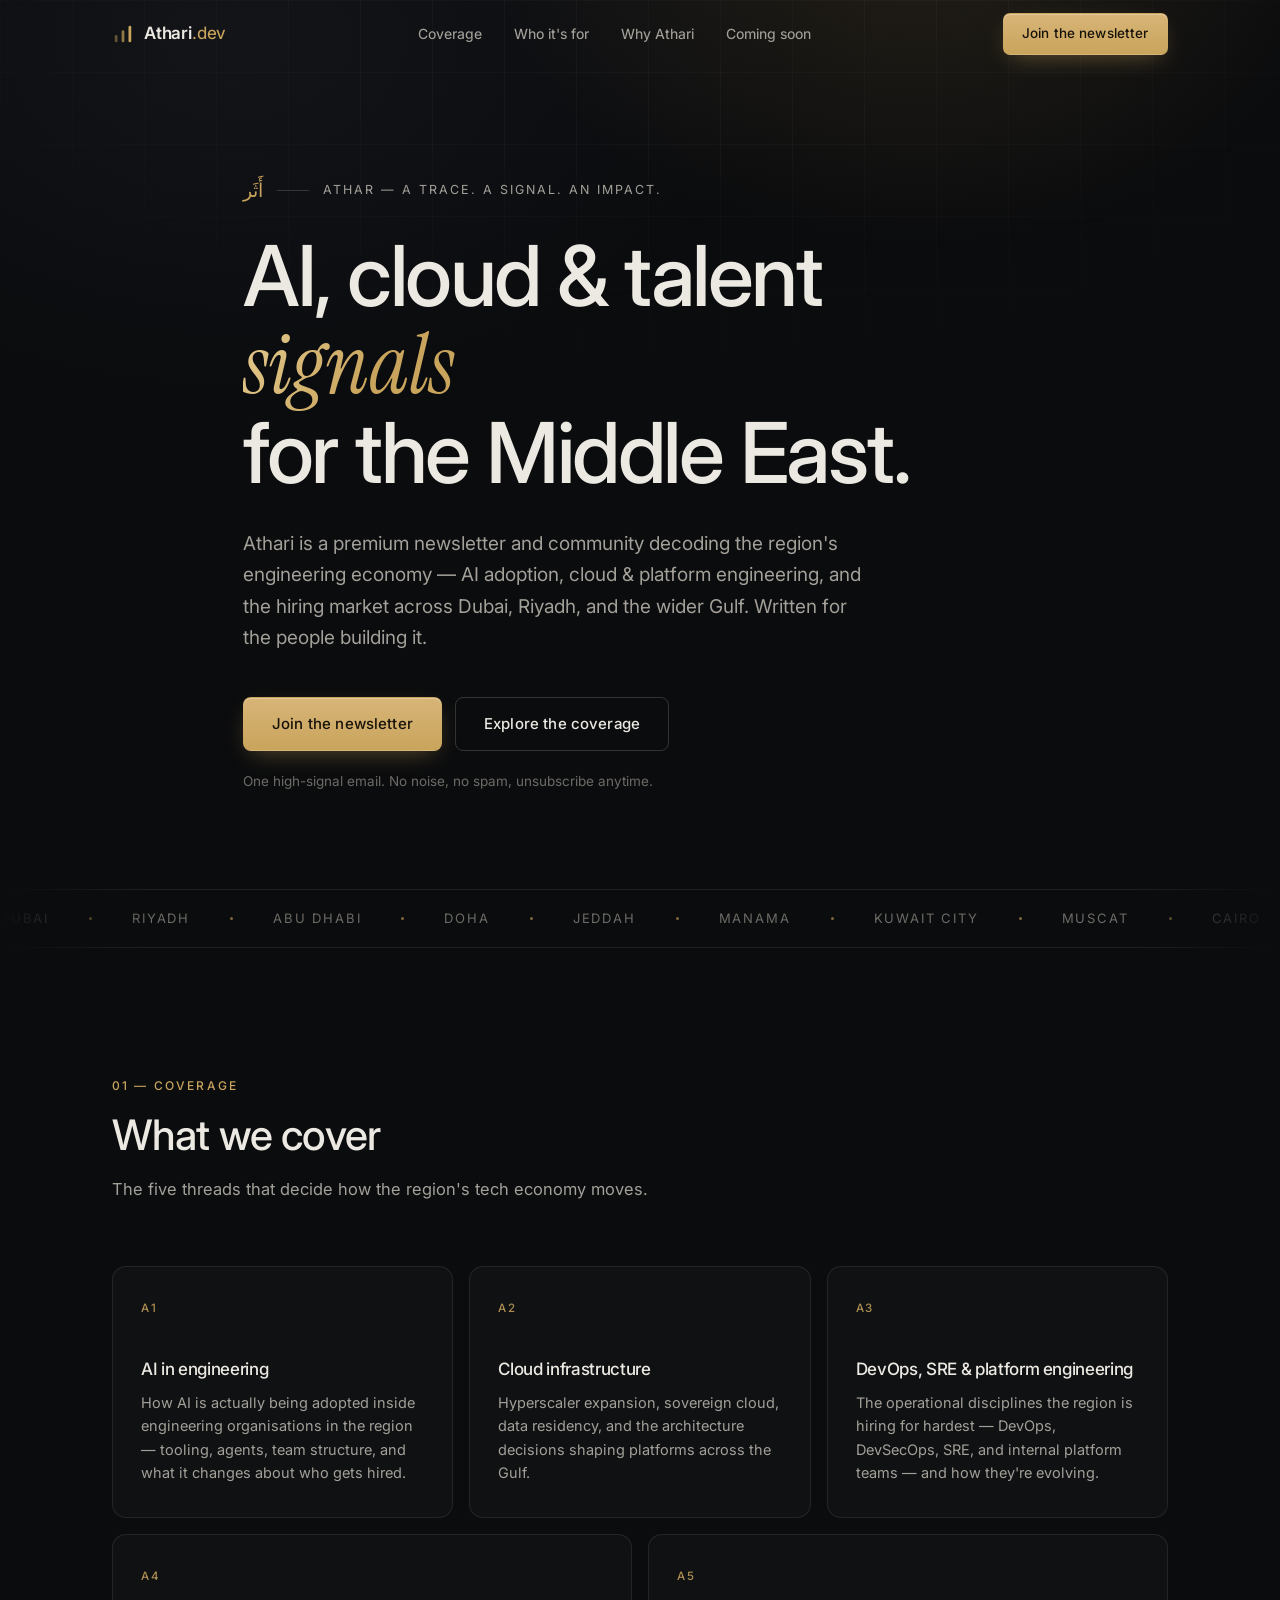
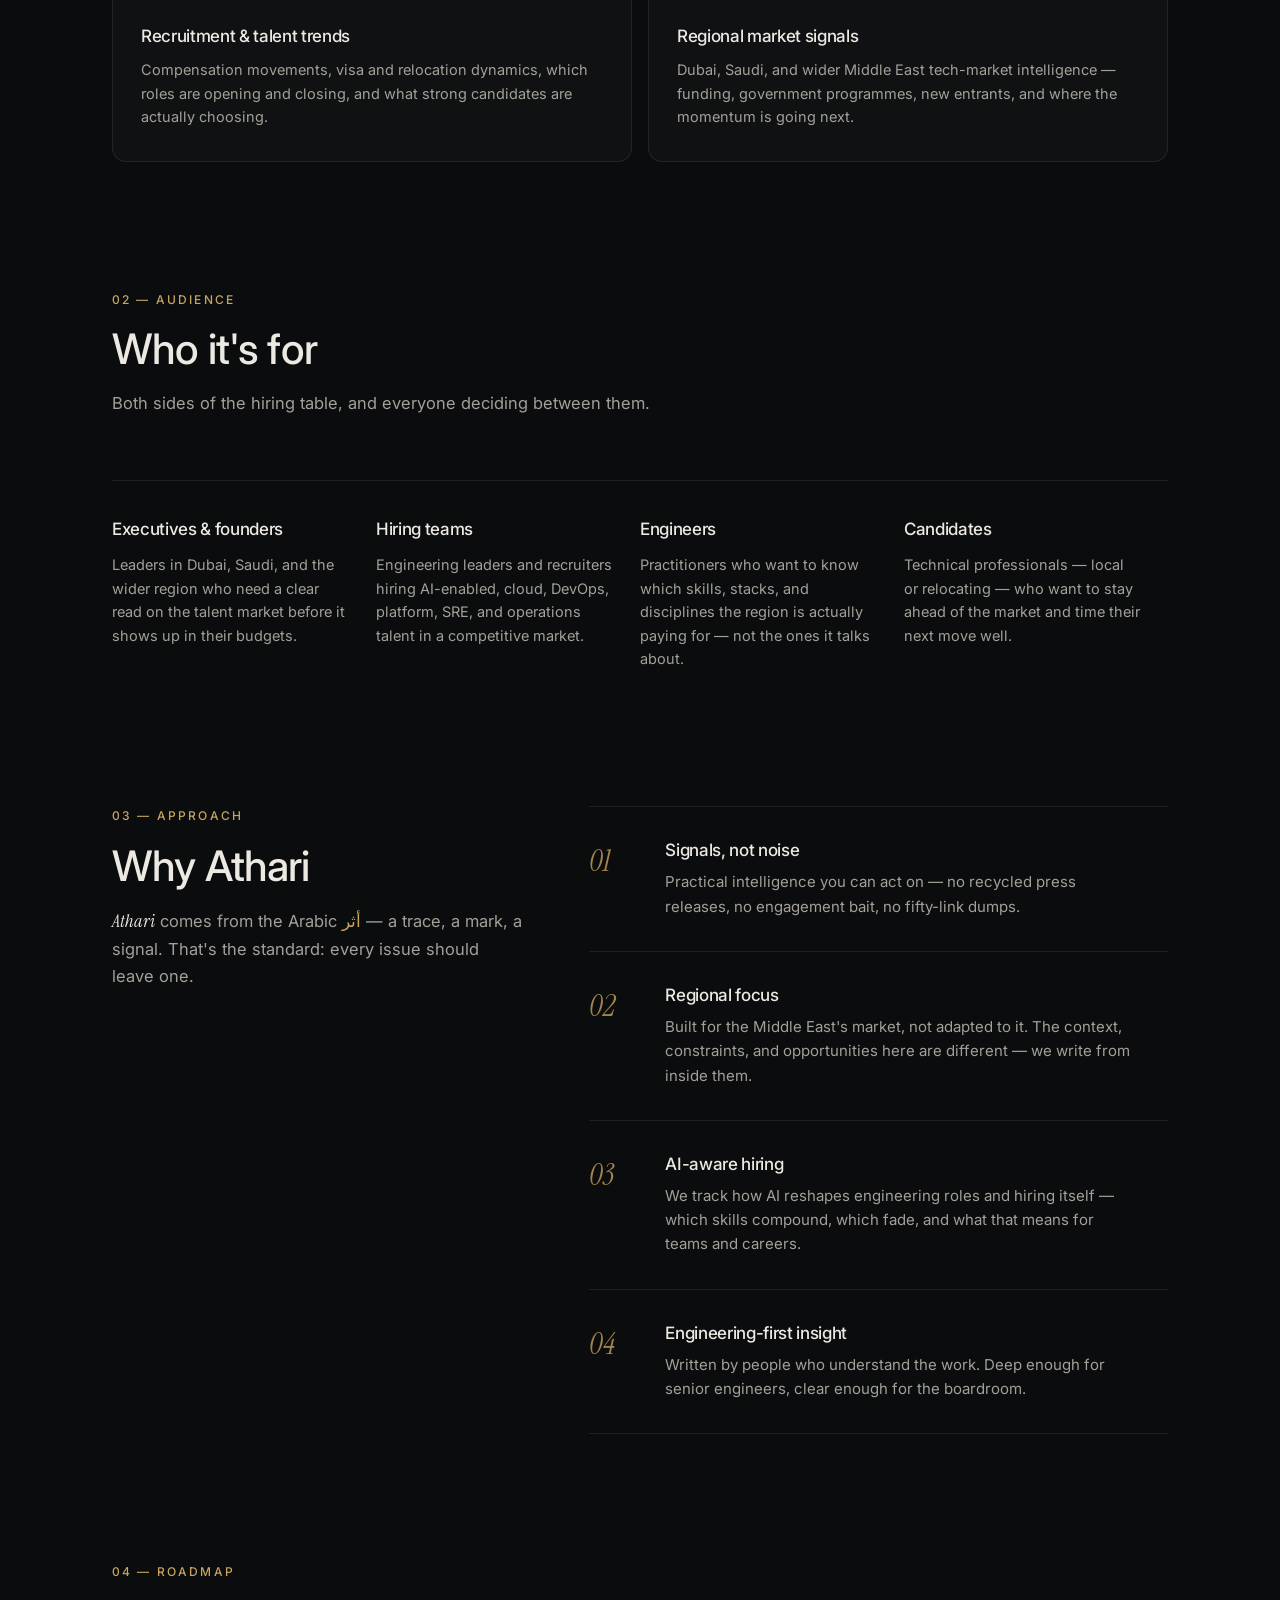
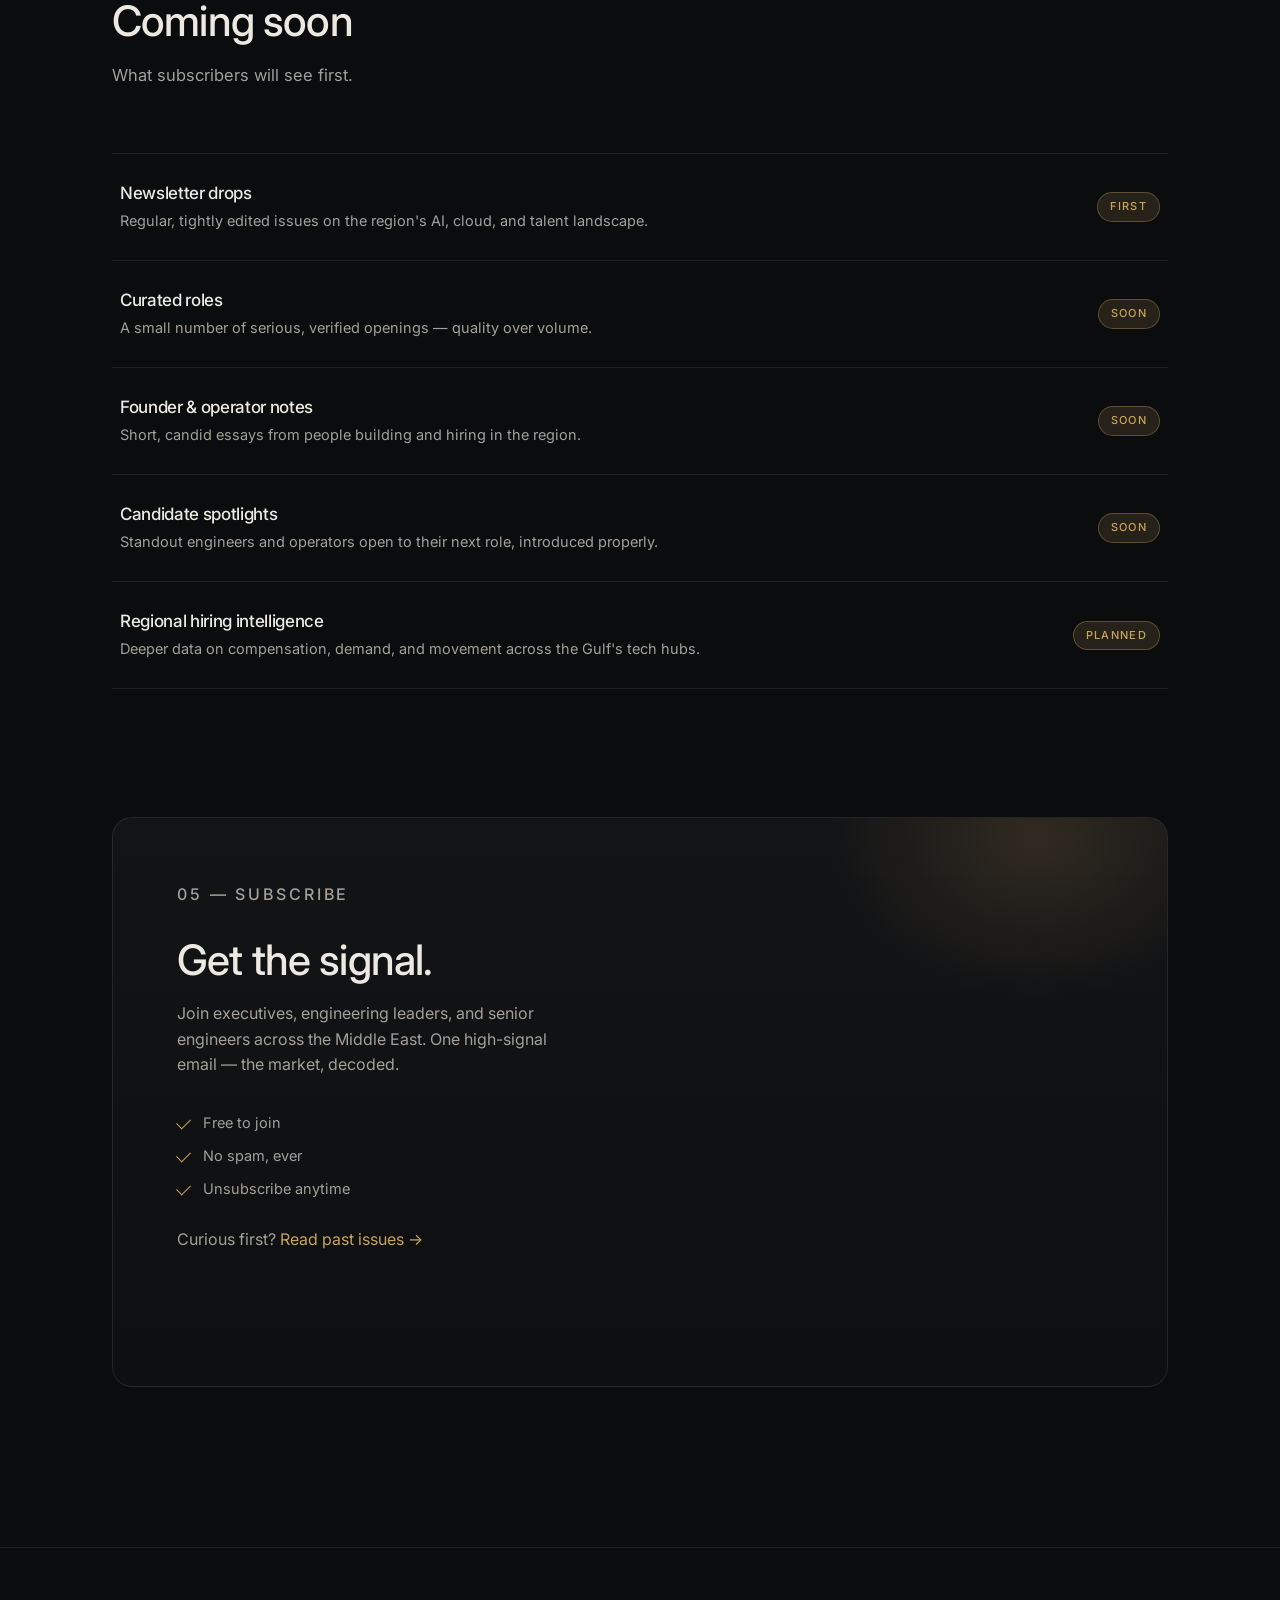
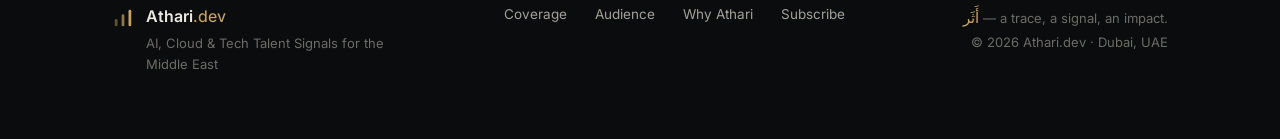
==== index.html @ 8ece947a "Landing: add 'read past issues' link to the Risala archive Makes athari.dev serve both subscribe and" ====
<!DOCTYPE html>
<html lang="en">
<head>
  <meta charset="UTF-8">
  <meta name="viewport" content="width=device-width, initial-scale=1.0">
  <title>Athari.dev — AI, Cloud &amp; Tech Talent Signals for the Middle East</title>
  <meta name="description" content="Athari is a premium newsletter and community decoding the Middle East's engineering economy — AI adoption, cloud &amp; platform engineering, and the tech hiring market across Dubai, Riyadh, and the wider region.">
  <meta name="keywords" content="Middle East tech, Dubai tech jobs, Saudi Arabia tech, AI recruitment, cloud engineering, DevOps, platform engineering, tech newsletter, GCC tech talent">
  <meta name="author" content="Athari.dev">
  <link rel="canonical" href="https://athari.dev/">

  <!-- Open Graph -->
  <meta property="og:type" content="website">
  <meta property="og:url" content="https://athari.dev/">
  <meta property="og:site_name" content="Athari.dev">
  <meta property="og:title" content="Athari.dev — AI, Cloud &amp; Tech Talent Signals for the Middle East">
  <meta property="og:description" content="A premium newsletter and community decoding the Middle East's engineering economy — AI, cloud, platform engineering, and the region's tech hiring market.">
  <meta property="og:image" content="https://athari.dev/og.jpg">
  <meta property="og:image:width" content="1200">
  <meta property="og:image:height" content="630">

  <!-- Twitter -->
  <meta name="twitter:card" content="summary_large_image">
  <meta name="twitter:title" content="Athari.dev — AI, Cloud &amp; Tech Talent Signals for the Middle East">
  <meta name="twitter:description" content="A premium newsletter and community decoding the Middle East's engineering economy.">
  <meta name="twitter:image" content="https://athari.dev/og.jpg">

  <!-- Favicons -->
  <link rel="icon" type="image/svg+xml" href="favicon.svg">
  <link rel="apple-touch-icon" href="apple-touch-icon.png">
  <meta name="theme-color" content="#0b0c0e">

  <!-- Fonts -->
  <link rel="preconnect" href="https://fonts.googleapis.com">
  <link rel="preconnect" href="https://fonts.gstatic.com" crossorigin>
  <link href="https://fonts.googleapis.com/css2?family=Inter:wght@400;450;500;600&family=Instrument+Serif:ital@0;1&display=swap" rel="stylesheet">

  <link rel="stylesheet" href="styles.css">

  <!-- Structured data -->
  <script type="application/ld+json">
  {
    "@context": "https://schema.org",
    "@type": "Organization",
    "name": "Athari.dev",
    "url": "https://athari.dev",
    "logo": "https://athari.dev/apple-touch-icon.png",
    "description": "AI, Cloud & Tech Talent Signals for the Middle East — a premium newsletter and community for the region's engineering economy.",
    "areaServed": ["AE", "SA", "QA", "KW", "BH", "OM"]
  }
  </script>
</head>
<body>

  <div class="bg-grid" aria-hidden="true"></div>
  <div class="bg-glow" aria-hidden="true"></div>

  <!-- ============ NAV ============ -->
  <header class="nav" id="nav">
    <div class="nav-inner">
      <a href="#" class="brand" aria-label="Athari.dev — home">
        <span class="brand-mark" aria-hidden="true">
          <svg viewBox="0 0 24 24" fill="none" xmlns="http://www.w3.org/2000/svg">
            <rect x="3"  y="13" width="3" height="8"  rx="1.5" fill="currentColor" opacity="0.45"/>
            <rect x="10.5" y="8" width="3" height="13" rx="1.5" fill="currentColor" opacity="0.7"/>
            <rect x="18" y="3"  width="3" height="18" rx="1.5" fill="currentColor"/>
          </svg>
        </span>
        <span class="brand-name">Athari<span class="brand-tld">.dev</span></span>
      </a>
      <nav class="nav-links" aria-label="Primary">
        <a href="#coverage">Coverage</a>
        <a href="#audience">Who it's for</a>
        <a href="#why">Why Athari</a>
        <a href="#soon">Coming soon</a>
      </nav>
      <a href="#subscribe" class="btn btn-small btn-gold">Join the newsletter</a>
    </div>
  </header>

  <main>
    <!-- ============ HERO ============ -->
    <section class="hero">
      <div class="container">
        <p class="eyebrow reveal">
          <span class="eyebrow-ar" lang="ar">أَثَر</span>
          <span class="eyebrow-sep"></span>
          athar — a trace. a signal. an impact.
        </p>
        <h1 class="hero-title reveal">
          AI, cloud &amp; talent <em>signals</em><br>
          for the Middle East.
        </h1>
        <p class="hero-sub reveal">
          Athari is a premium newsletter and community decoding the region's engineering
          economy — AI adoption, cloud &amp; platform engineering, and the hiring market
          across Dubai, Riyadh, and the wider Gulf. Written for the people building it.
        </p>
        <div class="hero-cta reveal">
          <a href="#subscribe" class="btn btn-gold">Join the newsletter</a>
          <a href="#coverage" class="btn btn-ghost">Explore the coverage</a>
        </div>
        <p class="hero-note reveal">One high-signal email. No noise, no spam, unsubscribe anytime.</p>
      </div>
      <div class="hero-cities reveal" aria-hidden="true">
        <div class="cities-track">
          <span>Dubai</span><span class="dot"></span>
          <span>Riyadh</span><span class="dot"></span>
          <span>Abu Dhabi</span><span class="dot"></span>
          <span>Doha</span><span class="dot"></span>
          <span>Jeddah</span><span class="dot"></span>
          <span>Manama</span><span class="dot"></span>
          <span>Kuwait City</span><span class="dot"></span>
          <span>Muscat</span><span class="dot"></span>
          <span>Cairo</span><span class="dot"></span>
          <span>Amman</span><span class="dot"></span>
          <!-- duplicated for seamless loop -->
          <span>Dubai</span><span class="dot"></span>
          <span>Riyadh</span><span class="dot"></span>
          <span>Abu Dhabi</span><span class="dot"></span>
          <span>Doha</span><span class="dot"></span>
          <span>Jeddah</span><span class="dot"></span>
          <span>Manama</span><span class="dot"></span>
          <span>Kuwait City</span><span class="dot"></span>
          <span>Muscat</span><span class="dot"></span>
          <span>Cairo</span><span class="dot"></span>
          <span>Amman</span><span class="dot"></span>
        </div>
      </div>
    </section>

    <!-- ============ WHAT WE COVER ============ -->
    <section class="section" id="coverage">
      <div class="container">
        <div class="section-head reveal">
          <p class="kicker">01 — Coverage</p>
          <h2>What we cover</h2>
          <p class="section-sub">The five threads that decide how the region's tech economy moves.</p>
        </div>
        <div class="grid grid-coverage">
          <article class="card reveal">
            <div class="card-index">A1</div>
            <h3>AI in engineering</h3>
            <p>How AI is actually being adopted inside engineering organisations in the region — tooling, agents, team structure, and what it changes about who gets hired.</p>
          </article>
          <article class="card reveal">
            <div class="card-index">A2</div>
            <h3>Cloud infrastructure</h3>
            <p>Hyperscaler expansion, sovereign cloud, data residency, and the architecture decisions shaping platforms across the Gulf.</p>
          </article>
          <article class="card reveal">
            <div class="card-index">A3</div>
            <h3>DevOps, SRE &amp; platform engineering</h3>
            <p>The operational disciplines the region is hiring for hardest — DevOps, DevSecOps, SRE, and internal platform teams — and how they're evolving.</p>
          </article>
          <article class="card reveal">
            <div class="card-index">A4</div>
            <h3>Recruitment &amp; talent trends</h3>
            <p>Compensation movements, visa and relocation dynamics, which roles are opening and closing, and what strong candidates are actually choosing.</p>
          </article>
          <article class="card reveal">
            <div class="card-index">A5</div>
            <h3>Regional market signals</h3>
            <p>Dubai, Saudi, and wider Middle East tech-market intelligence — funding, government programmes, new entrants, and where the momentum is going next.</p>
          </article>
        </div>
      </div>
    </section>

    <!-- ============ WHO IT'S FOR ============ -->
    <section class="section" id="audience">
      <div class="container">
        <div class="section-head reveal">
          <p class="kicker">02 — Audience</p>
          <h2>Who it's for</h2>
          <p class="section-sub">Both sides of the hiring table, and everyone deciding between them.</p>
        </div>
        <div class="grid grid-audience">
          <div class="audience-item reveal">
            <h3>Executives &amp; founders</h3>
            <p>Leaders in Dubai, Saudi, and the wider region who need a clear read on the talent market before it shows up in their budgets.</p>
          </div>
          <div class="audience-item reveal">
            <h3>Hiring teams</h3>
            <p>Engineering leaders and recruiters hiring AI-enabled, cloud, DevOps, platform, SRE, and operations talent in a competitive market.</p>
          </div>
          <div class="audience-item reveal">
            <h3>Engineers</h3>
            <p>Practitioners who want to know which skills, stacks, and disciplines the region is actually paying for — not the ones it talks about.</p>
          </div>
          <div class="audience-item reveal">
            <h3>Candidates</h3>
            <p>Technical professionals — local or relocating — who want to stay ahead of the market and time their next move well.</p>
          </div>
        </div>
      </div>
    </section>

    <!-- ============ WHY ATHARI ============ -->
    <section class="section" id="why">
      <div class="container">
        <div class="why-layout">
          <div class="section-head reveal">
            <p class="kicker">03 — Approach</p>
            <h2>Why Athari</h2>
            <p class="section-sub">
              <em>Athari</em> comes from the Arabic <span lang="ar">أثر</span> — a trace, a mark,
              a signal. That's the standard: every issue should leave one.
            </p>
          </div>
          <ol class="why-list">
            <li class="reveal">
              <h3>Signals, not noise</h3>
              <p>Practical intelligence you can act on — no recycled press releases, no engagement bait, no fifty-link dumps.</p>
            </li>
            <li class="reveal">
              <h3>Regional focus</h3>
              <p>Built for the Middle East's market, not adapted to it. The context, constraints, and opportunities here are different — we write from inside them.</p>
            </li>
            <li class="reveal">
              <h3>AI-aware hiring</h3>
              <p>We track how AI reshapes engineering roles and hiring itself — which skills compound, which fade, and what that means for teams and careers.</p>
            </li>
            <li class="reveal">
              <h3>Engineering-first insight</h3>
              <p>Written by people who understand the work. Deep enough for senior engineers, clear enough for the boardroom.</p>
            </li>
          </ol>
        </div>
      </div>
    </section>

    <!-- ============ COMING SOON ============ -->
    <section class="section" id="soon">
      <div class="container">
        <div class="section-head reveal">
          <p class="kicker">04 — Roadmap</p>
          <h2>Coming soon</h2>
          <p class="section-sub">What subscribers will see first.</p>
        </div>
        <ul class="soon-list">
          <li class="reveal">
            <div>
              <h3>Newsletter drops</h3>
              <p>Regular, tightly edited issues on the region's AI, cloud, and talent landscape.</p>
            </div>
            <span class="tag">First</span>
          </li>
          <li class="reveal">
            <div>
              <h3>Curated roles</h3>
              <p>A small number of serious, verified openings — quality over volume.</p>
            </div>
            <span class="tag">Soon</span>
          </li>
          <li class="reveal">
            <div>
              <h3>Founder &amp; operator notes</h3>
              <p>Short, candid essays from people building and hiring in the region.</p>
            </div>
            <span class="tag">Soon</span>
          </li>
          <li class="reveal">
            <div>
              <h3>Candidate spotlights</h3>
              <p>Standout engineers and operators open to their next role, introduced properly.</p>
            </div>
            <span class="tag">Soon</span>
          </li>
          <li class="reveal">
            <div>
              <h3>Regional hiring intelligence</h3>
              <p>Deeper data on compensation, demand, and movement across the Gulf's tech hubs.</p>
            </div>
            <span class="tag">Planned</span>
          </li>
        </ul>
      </div>
    </section>

    <!-- ============ SUBSCRIBE ============ -->
    <section class="section section-subscribe" id="subscribe">
      <div class="container">
        <div class="subscribe-card reveal">
          <div class="subscribe-copy">
            <p class="kicker">05 — Subscribe</p>
            <h2>Get the signal.</h2>
            <p>Join executives, engineering leaders, and senior engineers across the Middle East.
               One high-signal email — the market, decoded.</p>
            <ul class="subscribe-points">
              <li>Free to join</li>
              <li>No spam, ever</li>
              <li>Unsubscribe anytime</li>
            </ul>
            <p class="subscribe-archive">
              Curious first? <a href="https://risala.athari.dev/archive" target="_blank" rel="noopener">Read past issues &rarr;</a>
            </p>
          </div>
          <!--
            Subscribers are collected and managed by Athari Risala
            (risala.athari.dev/admin) — this site has no backend of its own.
            The iframe is Risala's official embed (Settings -> Embed
            snippet): self-contained, signs its own anti-bot token per
            render, shows its own inline success state. No JS of ours
            needed; see docs/api/public/subscribe/route.ts in that repo for
            the zero-JS <form> alternative if this ever needs to change.
          -->
          <iframe
            src="https://risala.athari.dev/embed"
            width="100%"
            height="440"
            style="border:0; border-radius: 14px;"
            title="Subscribe to Athari.dev"
            loading="lazy"
          ></iframe>
        </div>
      </div>
    </section>
  </main>

  <!-- ============ FOOTER ============ -->
  <footer class="footer">
    <div class="container footer-inner">
      <div class="footer-brand">
        <span class="brand-mark" aria-hidden="true">
          <svg viewBox="0 0 24 24" fill="none" xmlns="http://www.w3.org/2000/svg">
            <rect x="3"  y="13" width="3" height="8"  rx="1.5" fill="currentColor" opacity="0.45"/>
            <rect x="10.5" y="8" width="3" height="13" rx="1.5" fill="currentColor" opacity="0.7"/>
            <rect x="18" y="3"  width="3" height="18" rx="1.5" fill="currentColor"/>
          </svg>
        </span>
        <div>
          <p class="footer-name">Athari<span class="brand-tld">.dev</span></p>
          <p class="footer-tag">AI, Cloud &amp; Tech Talent Signals for the Middle East</p>
        </div>
      </div>
      <nav class="footer-links" aria-label="Footer">
        <a href="#coverage">Coverage</a>
        <a href="#audience">Audience</a>
        <a href="#why">Why Athari</a>
        <a href="#subscribe">Subscribe</a>
      </nav>
      <p class="footer-meta">
        <span lang="ar" class="footer-ar">أَثَر</span> — a trace, a signal, an impact.<br>
        © <span id="year">2026</span> Athari.dev · Dubai, UAE
      </p>
    </div>
  </footer>

  <script src="script.js"></script>
</body>
</html>
---- styles.css ----
/* ============================================================
   Athari.dev — premium dark theme
   ============================================================ */

:root {
  --bg: #0b0c0e;
  --bg-raised: #101216;
  --bg-card: rgba(255, 255, 255, 0.022);
  --border: rgba(255, 255, 255, 0.085);
  --border-strong: rgba(255, 255, 255, 0.16);
  --text: #ece9e2;
  --text-dim: #a3a099;
  --text-faint: #6d6b66;
  --gold: #c9a45c;
  --gold-bright: #e6cd92;
  --gold-dim: rgba(201, 164, 92, 0.14);
  --font-sans: "Inter", -apple-system, BlinkMacSystemFont, "Segoe UI", sans-serif;
  --font-serif: "Instrument Serif", Georgia, serif;
  --ease: cubic-bezier(0.22, 1, 0.36, 1);
  --container: 1120px;
}

* { margin: 0; padding: 0; box-sizing: border-box; }

html {
  scroll-behavior: smooth;
  -webkit-text-size-adjust: 100%;
}

body {
  background: var(--bg);
  color: var(--text);
  font-family: var(--font-sans);
  font-size: 16px;
  line-height: 1.6;
  font-weight: 400;
  -webkit-font-smoothing: antialiased;
  text-rendering: optimizeLegibility;
  overflow-x: hidden;
}

::selection { background: rgba(201, 164, 92, 0.28); color: #fff; }

.container {
  max-width: var(--container);
  margin: 0 auto;
  padding: 0 32px;
}

/* ============ Background layers ============ */

.bg-grid {
  position: fixed;
  inset: 0;
  z-index: -2;
  background-image:
    linear-gradient(rgba(255, 255, 255, 0.028) 1px, transparent 1px),
    linear-gradient(90deg, rgba(255, 255, 255, 0.028) 1px, transparent 1px);
  background-size: 72px 72px;
  mask-image: radial-gradient(ellipse 90% 60% at 50% 0%, black 30%, transparent 75%);
  -webkit-mask-image: radial-gradient(ellipse 90% 60% at 50% 0%, black 30%, transparent 75%);
  animation: grid-drift 60s linear infinite;
}

@keyframes grid-drift {
  from { background-position: 0 0, 0 0; }
  to   { background-position: 72px 72px, 72px 72px; }
}

.bg-glow {
  position: fixed;
  inset: 0;
  z-index: -1;
  pointer-events: none;
  background:
    radial-gradient(ellipse 640px 480px at 72% -8%, rgba(201, 164, 92, 0.13), transparent 68%),
    radial-gradient(ellipse 800px 560px at 18% 4%, rgba(120, 130, 160, 0.07), transparent 70%);
  animation: glow-breathe 14s ease-in-out infinite alternate;
}

@keyframes glow-breathe {
  from { opacity: 0.75; transform: translateY(0); }
  to   { opacity: 1;    transform: translateY(-24px); }
}

/* ============ Type ============ */

h1, h2, h3 { font-weight: 500; letter-spacing: -0.02em; }

h2 {
  font-size: clamp(30px, 4vw, 42px);
  line-height: 1.12;
  color: var(--text);
}

h3 { font-size: 17px; line-height: 1.35; }

em {
  font-family: var(--font-serif);
  font-style: italic;
  font-weight: 400;
  letter-spacing: 0;
}

.kicker {
  font-size: 12px;
  font-weight: 500;
  letter-spacing: 0.18em;
  text-transform: uppercase;
  color: var(--gold);
  margin-bottom: 16px;
}

/* ============ Buttons ============ */

.btn {
  display: inline-flex;
  align-items: center;
  justify-content: center;
  gap: 8px;
  padding: 14px 28px;
  border-radius: 8px;
  border: 1px solid transparent;
  font-family: var(--font-sans);
  font-size: 15px;
  font-weight: 500;
  letter-spacing: 0.01em;
  text-decoration: none;
  cursor: pointer;
  transition: transform 0.25s var(--ease), box-shadow 0.25s var(--ease),
              background 0.25s var(--ease), border-color 0.25s var(--ease);
  will-change: transform;
}

.btn-gold {
  background: linear-gradient(180deg, #d8b578, var(--gold));
  color: #17130a;
  box-shadow: 0 1px 0 rgba(255, 255, 255, 0.25) inset, 0 8px 24px -8px rgba(201, 164, 92, 0.45);
}

.btn-gold:hover {
  transform: translateY(-1px);
  box-shadow: 0 1px 0 rgba(255, 255, 255, 0.3) inset, 0 14px 32px -8px rgba(201, 164, 92, 0.55);
}

.btn-gold:active { transform: translateY(0); }

.btn-ghost {
  background: transparent;
  border-color: var(--border-strong);
  color: var(--text);
}

.btn-ghost:hover {
  border-color: rgba(255, 255, 255, 0.32);
  background: rgba(255, 255, 255, 0.04);
  transform: translateY(-1px);
}

.btn-small { padding: 9px 18px; font-size: 13.5px; border-radius: 7px; }
.btn-block { width: 100%; }

.btn[disabled] { opacity: 0.6; cursor: default; pointer-events: none; }

/* ============ Nav ============ */

.nav {
  position: fixed;
  top: 0;
  left: 0;
  right: 0;
  z-index: 100;
  transition: background 0.35s var(--ease), border-color 0.35s var(--ease),
              backdrop-filter 0.35s var(--ease);
  border-bottom: 1px solid transparent;
}

.nav.scrolled {
  background: rgba(11, 12, 14, 0.78);
  -webkit-backdrop-filter: blur(16px);
  backdrop-filter: blur(16px);
  border-bottom-color: var(--border);
}

.nav-inner {
  max-width: var(--container);
  margin: 0 auto;
  padding: 0 32px;
  height: 68px;
  display: flex;
  align-items: center;
  justify-content: space-between;
  gap: 24px;
}

.brand {
  display: flex;
  align-items: center;
  gap: 10px;
  text-decoration: none;
  color: var(--text);
}

.brand-mark {
  width: 22px;
  height: 22px;
  color: var(--gold);
  display: inline-flex;
}

.brand-mark svg { width: 100%; height: 100%; }

.brand-name {
  font-size: 17px;
  font-weight: 600;
  letter-spacing: -0.01em;
}

.brand-tld { color: var(--gold); font-weight: 450; }

.nav-links {
  display: flex;
  gap: 32px;
}

.nav-links a {
  color: var(--text-dim);
  text-decoration: none;
  font-size: 14px;
  font-weight: 450;
  transition: color 0.2s ease;
}

.nav-links a:hover { color: var(--text); }

/* ============ Hero ============ */

.hero {
  padding: 180px 0 0;
  min-height: 92vh;
  display: flex;
  flex-direction: column;
  justify-content: space-between;
}

.eyebrow {
  display: flex;
  align-items: center;
  gap: 14px;
  font-size: 12.5px;
  letter-spacing: 0.16em;
  text-transform: uppercase;
  color: var(--text-dim);
  margin-bottom: 32px;
}

.eyebrow-ar {
  font-size: 19px;
  color: var(--gold);
  letter-spacing: 0;
  line-height: 1;
}

.eyebrow-sep {
  width: 32px;
  height: 1px;
  background: var(--border-strong);
}

.hero-title {
  font-size: clamp(42px, 7vw, 84px);
  line-height: 1.04;
  letter-spacing: -0.03em;
  font-weight: 500;
  margin-bottom: 32px;
  max-width: 15ch;
}

.hero-title em {
  background: linear-gradient(120deg, var(--gold-bright), var(--gold) 60%);
  -webkit-background-clip: text;
  background-clip: text;
  -webkit-text-fill-color: transparent;
  padding-right: 0.06em;
}

.hero-sub {
  font-size: clamp(16px, 1.8vw, 19px);
  line-height: 1.65;
  color: var(--text-dim);
  max-width: 620px;
  margin-bottom: 44px;
}

.hero-cta {
  display: flex;
  gap: 14px;
  flex-wrap: wrap;
  margin-bottom: 20px;
}

.hero-note {
  font-size: 13.5px;
  color: var(--text-faint);
}

/* City ticker */

.hero-cities {
  margin-top: 96px;
  border-top: 1px solid var(--border);
  border-bottom: 1px solid var(--border);
  padding: 18px 0;
  overflow: hidden;
  mask-image: linear-gradient(90deg, transparent, black 12%, black 88%, transparent);
  -webkit-mask-image: linear-gradient(90deg, transparent, black 12%, black 88%, transparent);
}

.cities-track {
  display: flex;
  align-items: center;
  gap: 40px;
  width: max-content;
  animation: ticker 44s linear infinite;
  font-size: 13px;
  letter-spacing: 0.14em;
  text-transform: uppercase;
  color: var(--text-faint);
  white-space: nowrap;
}

.cities-track .dot {
  width: 3px;
  height: 3px;
  border-radius: 50%;
  background: var(--gold);
  opacity: 0.6;
  flex-shrink: 0;
}

@keyframes ticker {
  from { transform: translateX(0); }
  to   { transform: translateX(-50%); }
}

/* ============ Sections ============ */

.section { padding: 128px 0 0; }

.section-head { max-width: 560px; margin-bottom: 64px; }

.section-sub {
  margin-top: 18px;
  color: var(--text-dim);
  font-size: 16.5px;
}

.section-sub em { font-size: 1.12em; color: var(--text); }
.section-sub [lang="ar"] { color: var(--gold); }

/* Coverage cards */

.grid { display: grid; gap: 16px; }

.grid-coverage { grid-template-columns: repeat(6, 1fr); }

.grid-coverage .card:nth-child(1) { grid-column: span 2; }
.grid-coverage .card:nth-child(2) { grid-column: span 2; }
.grid-coverage .card:nth-child(3) { grid-column: span 2; }
.grid-coverage .card:nth-child(4) { grid-column: span 3; }
.grid-coverage .card:nth-child(5) { grid-column: span 3; }

.card {
  position: relative;
  background: var(--bg-card);
  border: 1px solid var(--border);
  border-radius: 14px;
  padding: 32px 28px;
  transition: border-color 0.3s var(--ease), background 0.3s var(--ease),
              transform 0.3s var(--ease);
  overflow: hidden;
}

.card::before {
  content: "";
  position: absolute;
  inset: 0;
  background: radial-gradient(420px 200px at 50% -40%, var(--gold-dim), transparent 70%);
  opacity: 0;
  transition: opacity 0.4s var(--ease);
  pointer-events: none;
}

.card:hover {
  border-color: rgba(201, 164, 92, 0.32);
  transform: translateY(-3px);
}

.card:hover::before { opacity: 1; }

.card-index {
  font-size: 11.5px;
  font-weight: 500;
  letter-spacing: 0.14em;
  color: var(--gold);
  margin-bottom: 40px;
  opacity: 0.85;
}

.card h3 { margin-bottom: 10px; }

.card p {
  font-size: 14.5px;
  color: var(--text-dim);
  line-height: 1.62;
}

/* Audience */

.grid-audience {
  grid-template-columns: repeat(4, 1fr);
  gap: 0;
  border-top: 1px solid var(--border);
}

.audience-item {
  padding: 36px 28px 8px 0;
  border-top: 2px solid transparent;
  margin-top: -1px;
  transition: border-color 0.3s var(--ease);
}

.audience-item:hover { border-top-color: var(--gold); }

.audience-item h3 { margin-bottom: 12px; }

.audience-item p {
  font-size: 14.5px;
  color: var(--text-dim);
  line-height: 1.62;
}

/* Why */

.why-layout {
  display: grid;
  grid-template-columns: 5fr 7fr;
  gap: 64px;
  align-items: start;
}

.why-layout .section-head { margin-bottom: 0; position: sticky; top: 120px; }

.why-list {
  list-style: none;
  counter-reset: why;
}

.why-list li {
  counter-increment: why;
  position: relative;
  padding: 32px 0 32px 76px;
  border-bottom: 1px solid var(--border);
}

.why-list li:first-child { border-top: 1px solid var(--border); }

.why-list li::before {
  content: "0" counter(why);
  position: absolute;
  left: 0;
  top: 30px;
  font-family: var(--font-serif);
  font-style: italic;
  font-size: 30px;
  color: var(--gold);
  opacity: 0.8;
}

.why-list h3 { margin-bottom: 8px; }

.why-list p {
  font-size: 15px;
  color: var(--text-dim);
  line-height: 1.62;
  max-width: 52ch;
}

/* Coming soon */

.soon-list { list-style: none; border-top: 1px solid var(--border); }

.soon-list li {
  display: flex;
  align-items: center;
  justify-content: space-between;
  gap: 32px;
  padding: 28px 8px;
  border-bottom: 1px solid var(--border);
  transition: background 0.25s var(--ease), padding 0.25s var(--ease);
}

.soon-list li:hover {
  background: rgba(255, 255, 255, 0.018);
  padding-left: 16px;
  padding-right: 16px;
}

.soon-list h3 { margin-bottom: 4px; }

.soon-list p {
  font-size: 14.5px;
  color: var(--text-dim);
}

.tag {
  flex-shrink: 0;
  font-size: 11px;
  font-weight: 500;
  letter-spacing: 0.12em;
  text-transform: uppercase;
  color: var(--gold);
  border: 1px solid rgba(201, 164, 92, 0.35);
  background: var(--gold-dim);
  border-radius: 100px;
  padding: 5px 12px;
}

/* ============ Subscribe ============ */

.section-subscribe { padding-bottom: 128px; }

.subscribe-card {
  display: grid;
  grid-template-columns: 5fr 6fr;
  gap: 64px;
  background: linear-gradient(180deg, rgba(255, 255, 255, 0.035), rgba(255, 255, 255, 0.014));
  border: 1px solid var(--border);
  border-radius: 20px;
  padding: 64px;
  position: relative;
  overflow: hidden;
}

.subscribe-card::before {
  content: "";
  position: absolute;
  top: -140px;
  right: -80px;
  width: 420px;
  height: 320px;
  background: radial-gradient(closest-side, rgba(201, 164, 92, 0.16), transparent);
  pointer-events: none;
}

.subscribe-copy h2 { margin-bottom: 18px; }

.subscribe-copy > p {
  color: var(--text-dim);
  font-size: 16px;
  margin-bottom: 28px;
}

.subscribe-points { list-style: none; }

.subscribe-points li {
  position: relative;
  padding: 5px 0 5px 26px;
  font-size: 14.5px;
  color: var(--text-dim);
}

.subscribe-points li::before {
  content: "";
  position: absolute;
  left: 0;
  top: 12px;
  width: 12px;
  height: 7px;
  border-left: 1.5px solid var(--gold);
  border-bottom: 1.5px solid var(--gold);
  transform: rotate(-45deg);
}

.subscribe-archive {
  margin-top: 22px;
  font-size: 14.5px;
  color: var(--text-dim);
}

.subscribe-archive a {
  color: var(--gold);
  text-decoration: none;
  border-bottom: 1px solid transparent;
  transition: border-color 0.2s ease;
}

.subscribe-archive a:hover { border-bottom-color: var(--gold); }

/* Form */

.subscribe-form { display: flex; flex-direction: column; gap: 18px; position: relative; }

.field { display: flex; flex-direction: column; gap: 7px; flex: 1; }

.field-row { display: flex; gap: 18px; }

.field label {
  font-size: 12.5px;
  font-weight: 500;
  letter-spacing: 0.08em;
  text-transform: uppercase;
  color: var(--text-dim);
}

.field input,
.field select {
  width: 100%;
  background: rgba(0, 0, 0, 0.32);
  border: 1px solid var(--border-strong);
  border-radius: 8px;
  padding: 13px 16px;
  font-family: var(--font-sans);
  font-size: 15px;
  color: var(--text);
  outline: none;
  transition: border-color 0.25s var(--ease), box-shadow 0.25s var(--ease);
  appearance: none;
  -webkit-appearance: none;
}

.field input::placeholder { color: var(--text-faint); }

.field select:invalid { color: var(--text-faint); }
.field select option { background: var(--bg-raised); color: var(--text); }

.field input:focus,
.field select:focus {
  border-color: var(--gold);
  box-shadow: 0 0 0 3px rgba(201, 164, 92, 0.16);
}

.select-wrap { position: relative; }

.select-wrap::after {
  content: "";
  position: absolute;
  right: 16px;
  top: 50%;
  width: 8px;
  height: 8px;
  border-right: 1.5px solid var(--text-dim);
  border-bottom: 1.5px solid var(--text-dim);
  transform: translateY(-70%) rotate(45deg);
  pointer-events: none;
}

.form-status {
  min-height: 20px;
  font-size: 14px;
  color: var(--text-dim);
}

.form-status.ok { color: #9fd0a0; }
.form-status.err { color: #d99a8f; }

/* ============ Footer ============ */

.footer {
  margin-top: 32px;
  border-top: 1px solid var(--border);
  padding: 56px 0 64px;
}

.footer-inner {
  display: grid;
  grid-template-columns: auto 1fr auto;
  gap: 48px;
  align-items: start;
}

.footer-brand { display: flex; gap: 12px; align-items: flex-start; }

.footer-brand .brand-mark { margin-top: 3px; }

.footer-name { font-weight: 600; font-size: 16px; }

.footer-tag {
  font-size: 13px;
  color: var(--text-faint);
  margin-top: 3px;
  max-width: 30ch;
}

.footer-links {
  display: flex;
  gap: 28px;
  justify-content: center;
  flex-wrap: wrap;
}

.footer-links a {
  color: var(--text-dim);
  text-decoration: none;
  font-size: 13.5px;
  transition: color 0.2s ease;
}

.footer-links a:hover { color: var(--text); }

.footer-meta {
  text-align: right;
  font-size: 13px;
  color: var(--text-faint);
  line-height: 1.8;
}

.footer-ar { color: var(--gold); font-size: 15px; }

/* ============ Reveal animation ============ */

.reveal {
  opacity: 0;
  transform: translateY(22px);
  transition: opacity 0.9s var(--ease), transform 0.9s var(--ease);
  transition-delay: var(--d, 0s);
}

.reveal.in {
  opacity: 1;
  transform: none;
}

/* ============ Responsive ============ */

@media (max-width: 960px) {
  .grid-coverage { grid-template-columns: repeat(2, 1fr); }
  .grid-coverage .card { grid-column: span 1 !important; }
  .grid-coverage .card:nth-child(5) { grid-column: span 2 !important; }

  .grid-audience { grid-template-columns: repeat(2, 1fr); column-gap: 32px; }

  .why-layout { grid-template-columns: 1fr; gap: 48px; }
  .why-layout .section-head { position: static; }

  .subscribe-card { grid-template-columns: 1fr; gap: 44px; padding: 44px; }

  .footer-inner { grid-template-columns: 1fr; gap: 28px; }
  .footer-links { justify-content: flex-start; }
  .footer-meta { text-align: left; }
}

@media (max-width: 640px) {
  .container { padding: 0 22px; }
  .nav-inner { padding: 0 22px; }
  .nav-links { display: none; }

  .hero { padding-top: 140px; min-height: 0; }
  .hero-cities { margin-top: 72px; }

  .section { padding-top: 96px; }
  .section-subscribe { padding-bottom: 96px; }

  .grid-coverage { grid-template-columns: 1fr; }
  .grid-coverage .card,
  .grid-coverage .card:nth-child(5) { grid-column: span 1 !important; }

  .grid-audience { grid-template-columns: 1fr; }
  .audience-item { padding-right: 0; }

  .why-list li { padding-left: 58px; }

  .soon-list li { flex-direction: row; align-items: flex-start; }
  .soon-list .tag { margin-top: 4px; }

  .subscribe-card { padding: 32px 24px; border-radius: 16px; }
  .field-row { flex-direction: column; gap: 18px; }

  .hero-cta .btn { width: 100%; }
}

/* ============ Reduced motion ============ */

@media (prefers-reduced-motion: reduce) {
  html { scroll-behavior: auto; }
  .bg-grid, .bg-glow, .cities-track { animation: none; }
  .reveal {
    opacity: 1;
    transform: none;
    transition: none;
  }
  * { transition-duration: 0.01ms !important; }
}
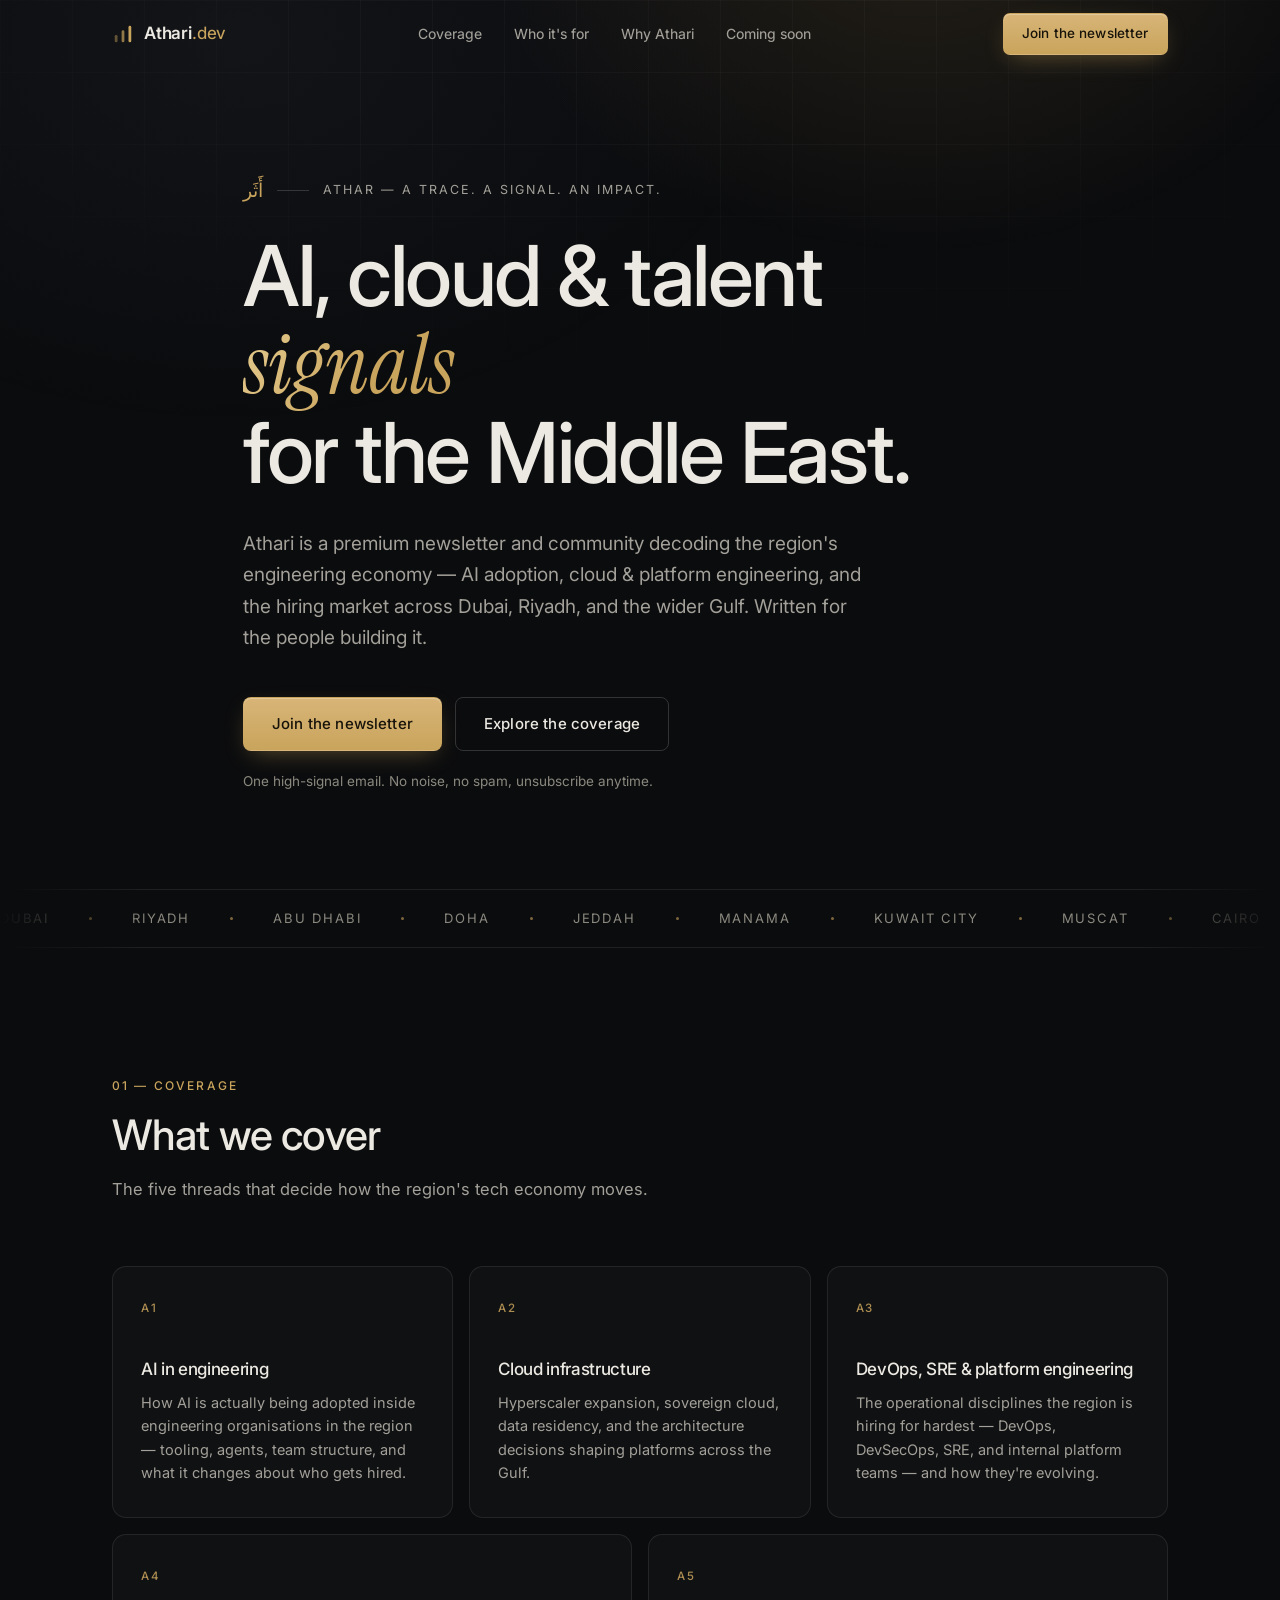
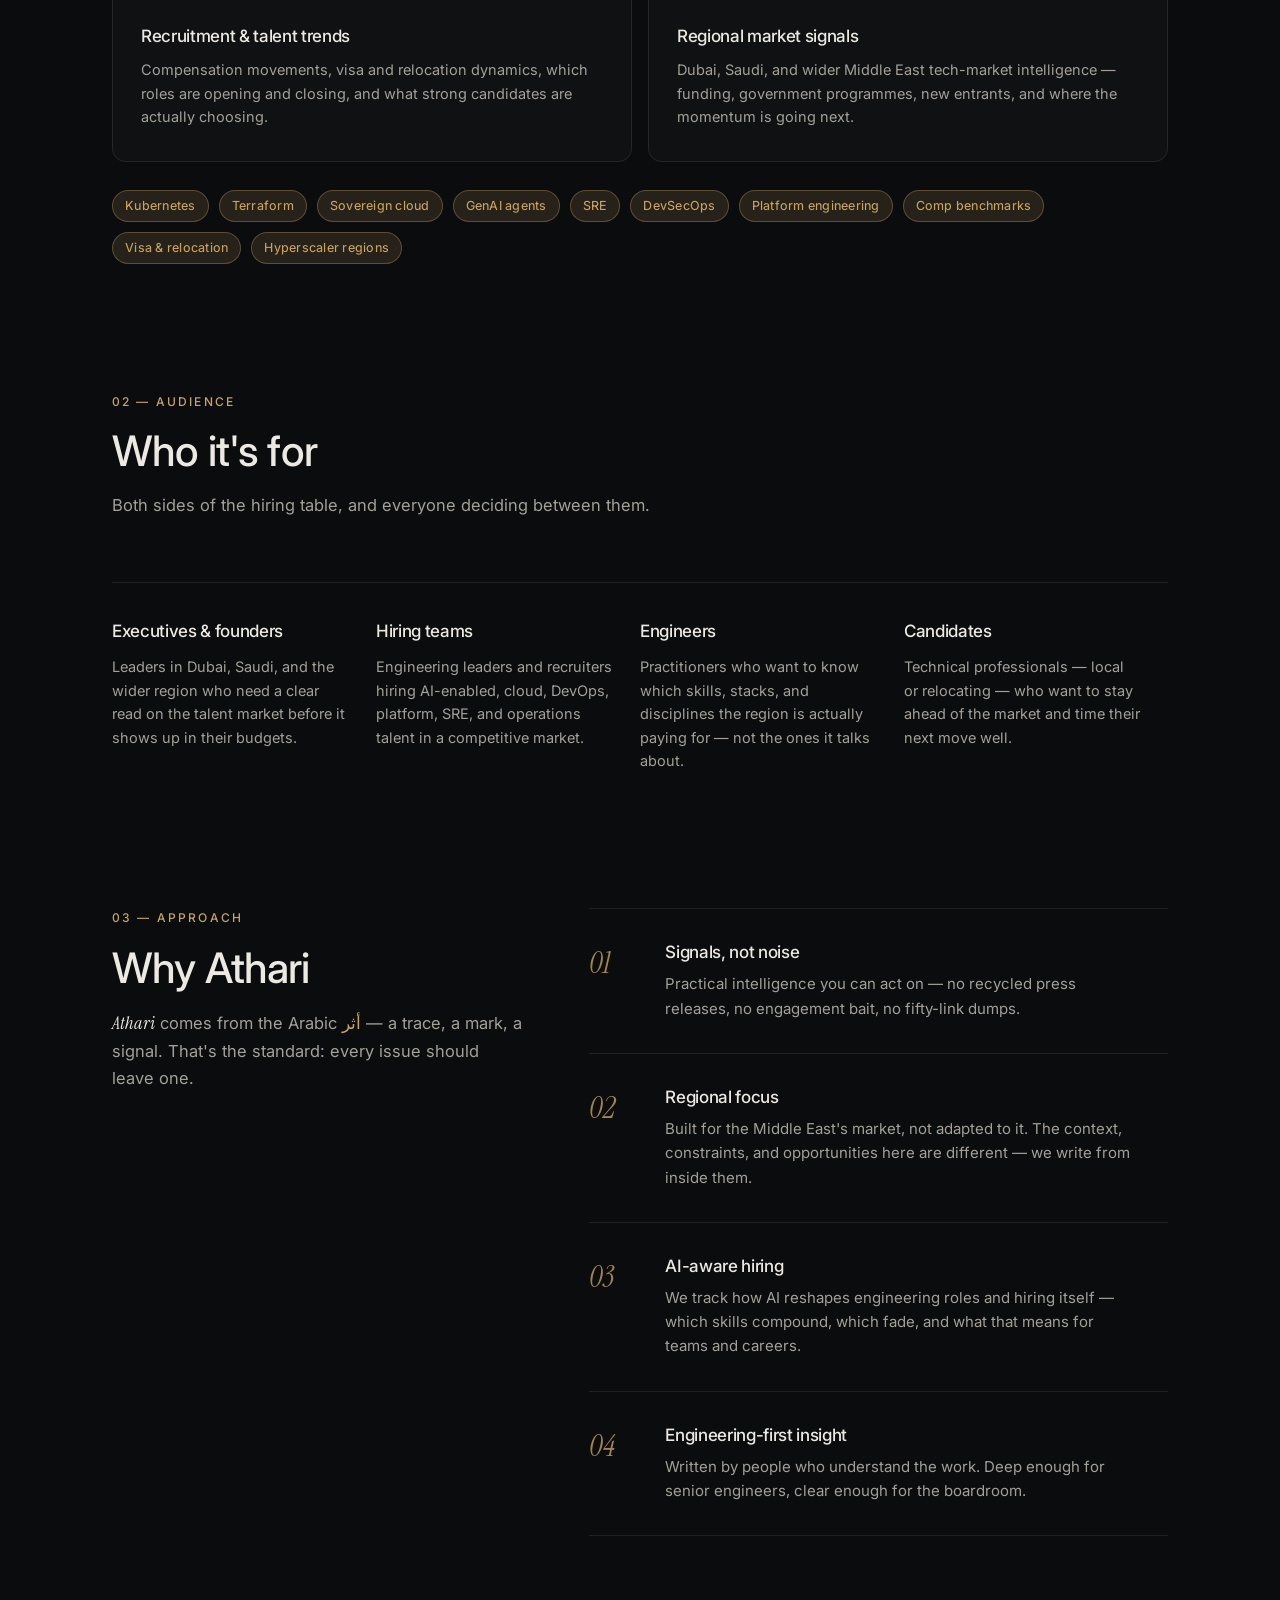
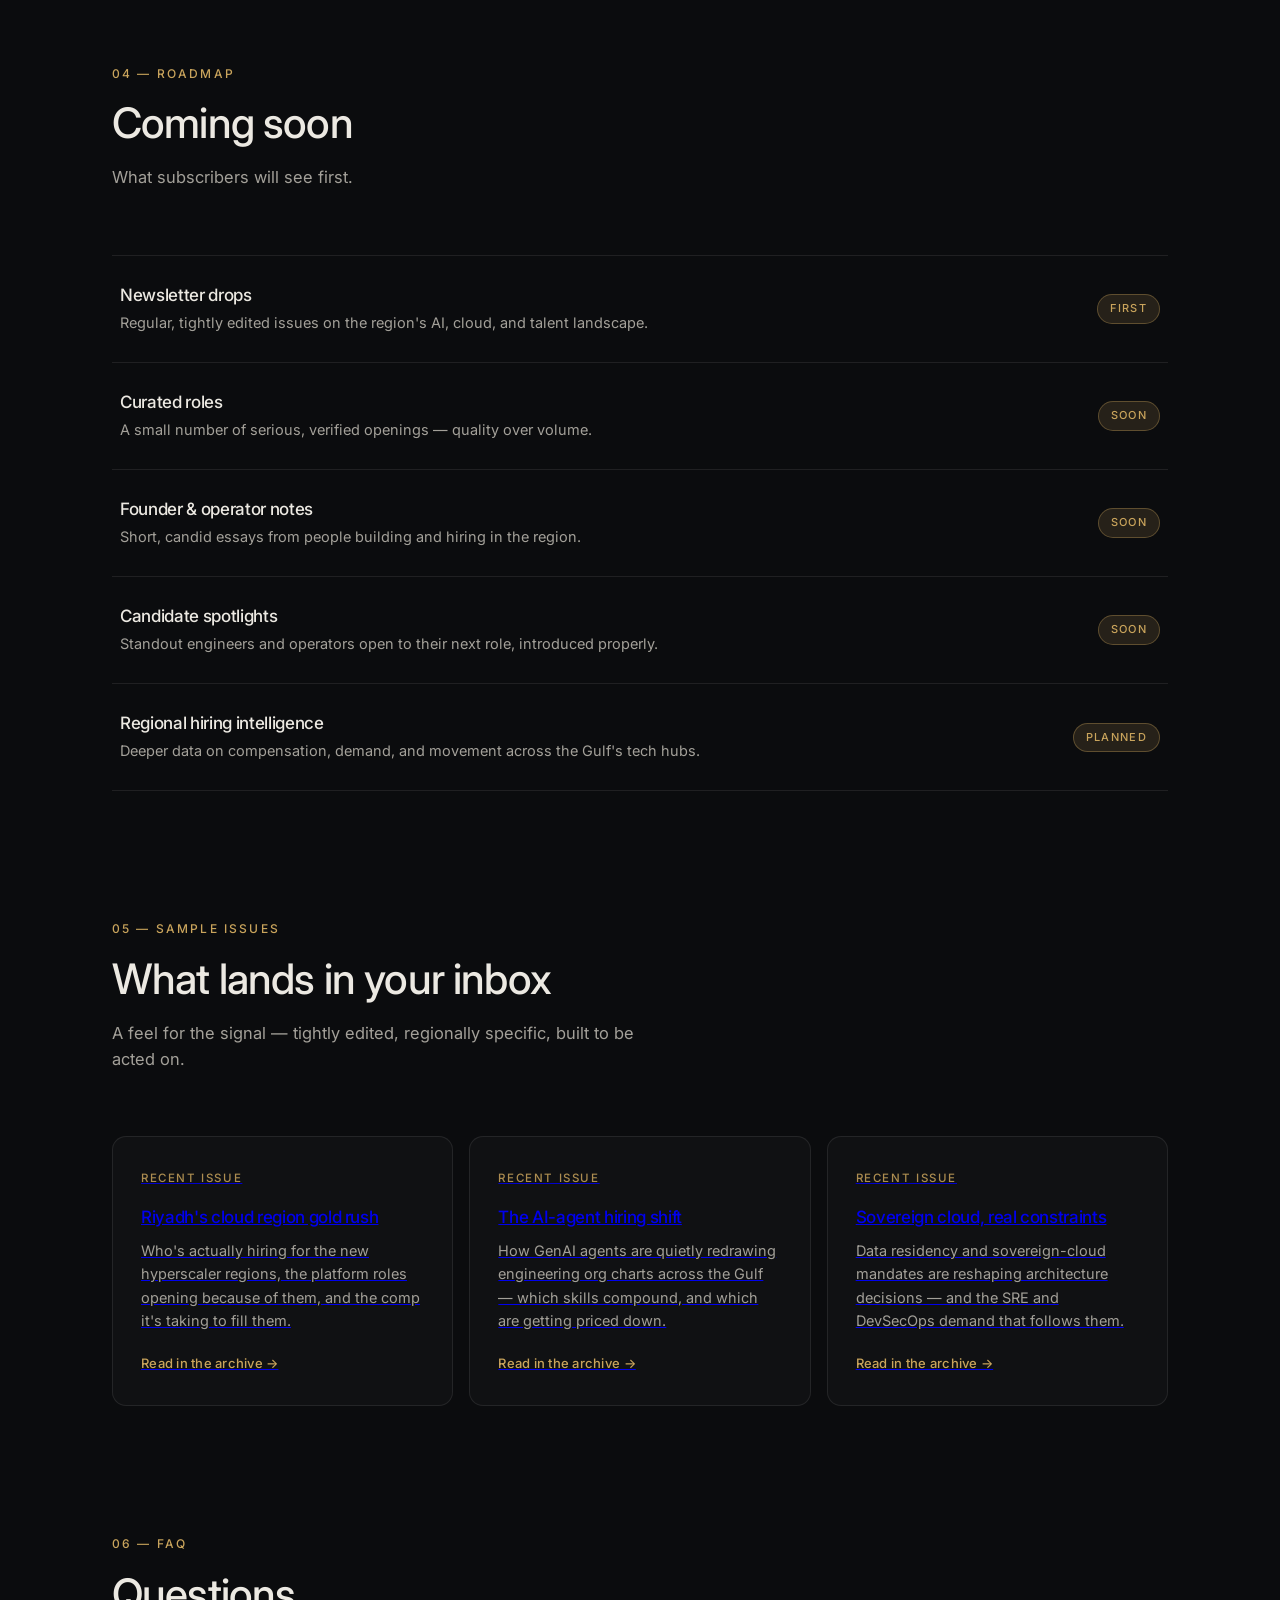
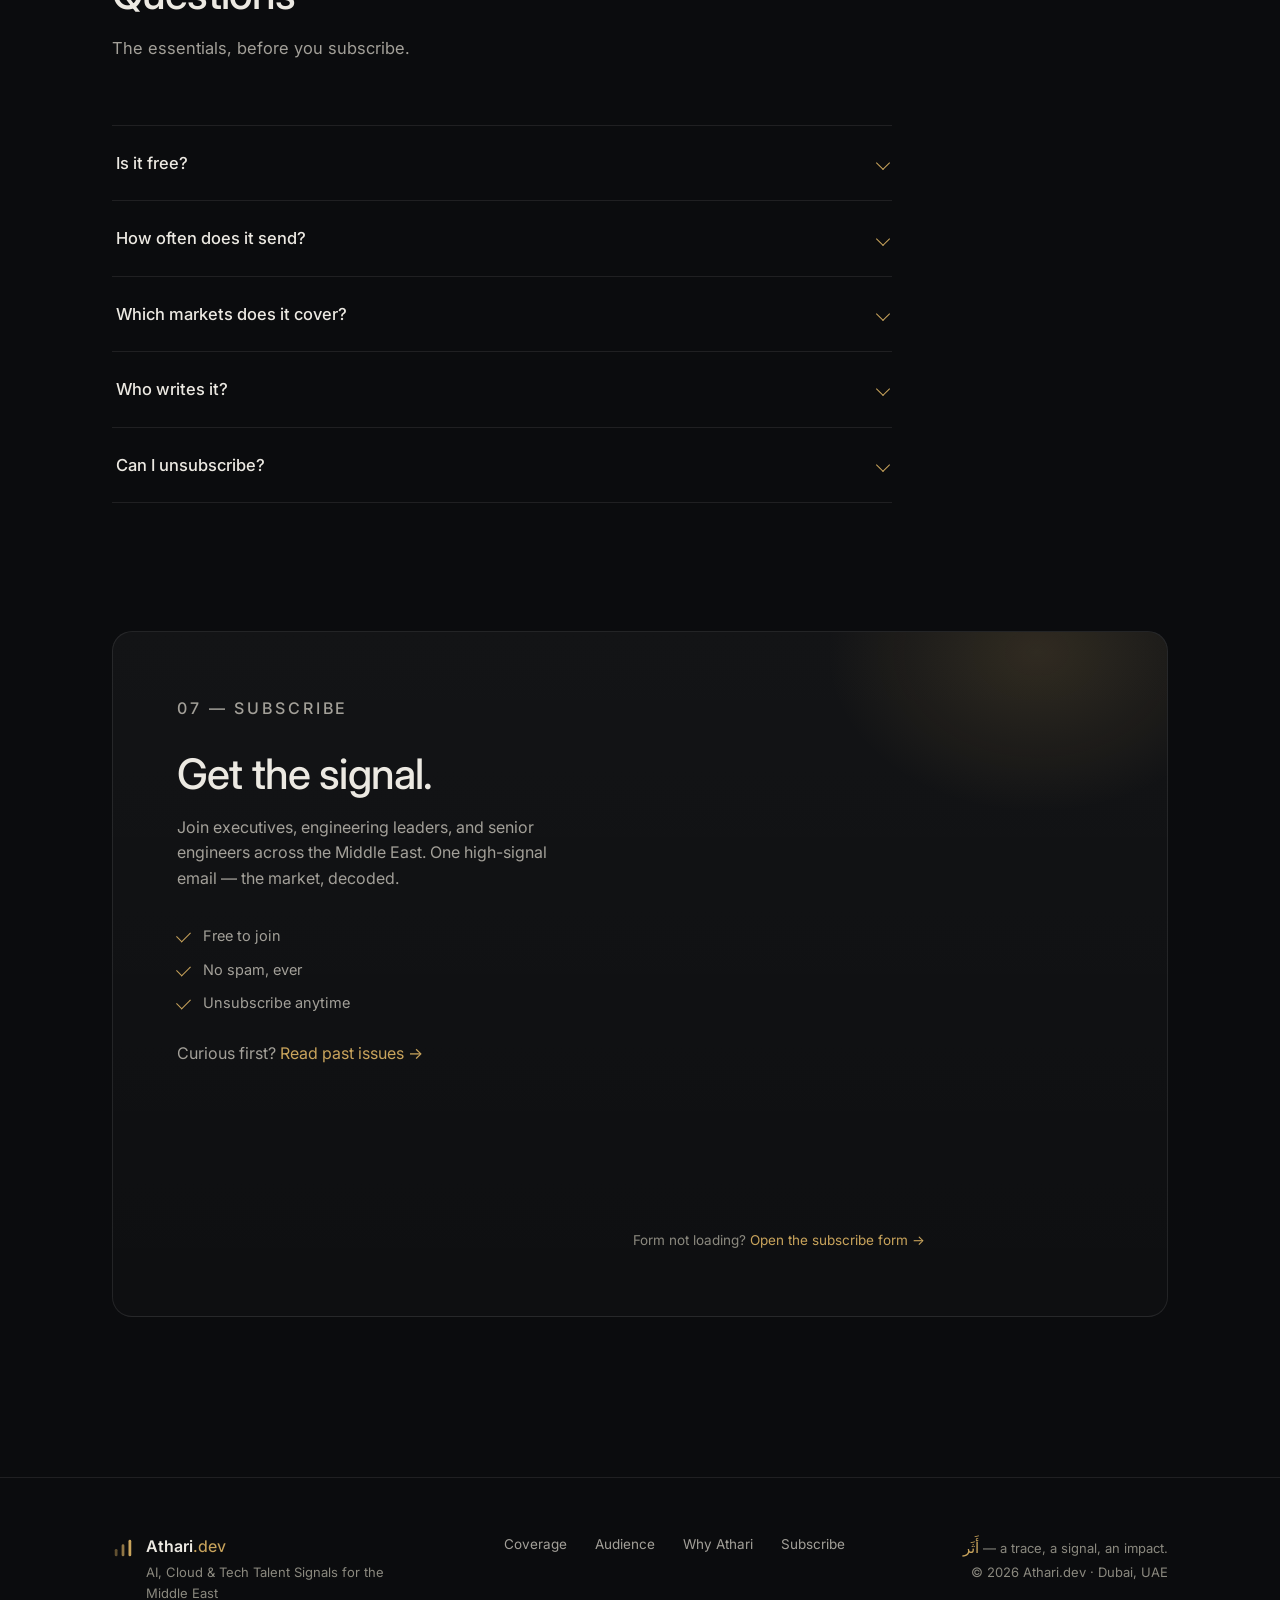
==== commit 20a38ad4: "Perfect landing: no-JS resilience, a11y, richer JSON-LD, sample issues, FAQ - P0: content no longer " ====
--- a/index.html
+++ b/index.html
@@ -18,12 +18,16 @@
   <meta property="og:image" content="https://athari.dev/og.jpg">
   <meta property="og:image:width" content="1200">
   <meta property="og:image:height" content="630">
+  <meta property="og:image:type" content="image/jpeg">
+  <meta property="og:image:alt" content="Athari.dev — AI, Cloud &amp; Tech Talent Signals for the Middle East">
+  <meta property="og:locale" content="en_US">
 
   <!-- Twitter -->
   <meta name="twitter:card" content="summary_large_image">
   <meta name="twitter:title" content="Athari.dev — AI, Cloud &amp; Tech Talent Signals for the Middle East">
   <meta name="twitter:description" content="A premium newsletter and community decoding the Middle East's engineering economy.">
   <meta name="twitter:image" content="https://athari.dev/og.jpg">
+  <meta name="twitter:image:alt" content="Athari.dev — AI, Cloud &amp; Tech Talent Signals for the Middle East">
 
   <!-- Favicons -->
   <link rel="icon" type="image/svg+xml" href="favicon.svg">
@@ -37,28 +41,97 @@
 
   <link rel="stylesheet" href="styles.css">
 
+  <!-- No-JS fallback: never leave reveal content hidden if script.js can't run -->
+  <noscript><style>.reveal{opacity:1!important;transform:none!important}</style></noscript>
+
   <!-- Structured data -->
   <script type="application/ld+json">
   {
     "@context": "https://schema.org",
-    "@type": "Organization",
-    "name": "Athari.dev",
-    "url": "https://athari.dev",
-    "logo": "https://athari.dev/apple-touch-icon.png",
-    "description": "AI, Cloud & Tech Talent Signals for the Middle East — a premium newsletter and community for the region's engineering economy.",
-    "areaServed": ["AE", "SA", "QA", "KW", "BH", "OM"]
+    "@graph": [
+      {
+        "@type": "Organization",
+        "@id": "https://athari.dev/#org",
+        "name": "Athari.dev",
+        "alternateName": "Athari",
+        "url": "https://athari.dev/",
+        "logo": "https://athari.dev/apple-touch-icon.png",
+        "description": "AI, Cloud & Tech Talent Signals for the Middle East — a premium newsletter and community for the region's engineering economy.",
+        "areaServed": ["AE", "SA", "QA", "KW", "BH", "OM"]
+      },
+      {
+        "@type": "WebSite",
+        "@id": "https://athari.dev/#website",
+        "url": "https://athari.dev/",
+        "name": "Athari.dev",
+        "inLanguage": "en",
+        "publisher": { "@id": "https://athari.dev/#org" }
+      }
+    ]
+  }
+  </script>
+
+  <!-- FAQ structured data -->
+  <script type="application/ld+json">
+  {
+    "@context": "https://schema.org",
+    "@type": "FAQPage",
+    "mainEntity": [
+      {
+        "@type": "Question",
+        "name": "Is it free?",
+        "acceptedAnswer": {
+          "@type": "Answer",
+          "text": "Yes. Athari is free to join — one high-signal email, no paywall."
+        }
+      },
+      {
+        "@type": "Question",
+        "name": "How often does it send?",
+        "acceptedAnswer": {
+          "@type": "Answer",
+          "text": "Regularly and deliberately, not daily. Tightly edited issues go out when there's something worth your attention — no filler to hit a schedule."
+        }
+      },
+      {
+        "@type": "Question",
+        "name": "Which markets does it cover?",
+        "acceptedAnswer": {
+          "@type": "Answer",
+          "text": "The Middle East's engineering economy — Dubai, Riyadh, Abu Dhabi, Doha, and the wider Gulf — across AI adoption, cloud and platform engineering, and the tech hiring market."
+        }
+      },
+      {
+        "@type": "Question",
+        "name": "Who writes it?",
+        "acceptedAnswer": {
+          "@type": "Answer",
+          "text": "People who understand the work — written engineering-first, deep enough for senior engineers and clear enough for the boardroom."
+        }
+      },
+      {
+        "@type": "Question",
+        "name": "Can I unsubscribe?",
+        "acceptedAnswer": {
+          "@type": "Answer",
+          "text": "Anytime, in one click. Every issue includes an unsubscribe link, and there's no spam — ever."
+        }
+      }
+    ]
   }
   </script>
 </head>
 <body>
 
+  <a href="#main" class="skip-link">Skip to content</a>
+
   <div class="bg-grid" aria-hidden="true"></div>
   <div class="bg-glow" aria-hidden="true"></div>
 
   <!-- ============ NAV ============ -->
   <header class="nav" id="nav">
     <div class="nav-inner">
-      <a href="#" class="brand" aria-label="Athari.dev — home">
+      <a href="/" class="brand" aria-label="Athari.dev — home">
         <span class="brand-mark" aria-hidden="true">
           <svg viewBox="0 0 24 24" fill="none" xmlns="http://www.w3.org/2000/svg">
             <rect x="3"  y="13" width="3" height="8"  rx="1.5" fill="currentColor" opacity="0.45"/>
@@ -78,12 +151,12 @@
     </div>
   </header>
 
-  <main>
+  <main id="main">
     <!-- ============ HERO ============ -->
     <section class="hero">
       <div class="container">
         <p class="eyebrow reveal">
-          <span class="eyebrow-ar" lang="ar">أَثَر</span>
+          <span class="eyebrow-ar" lang="ar" dir="rtl">أَثَر</span>
           <span class="eyebrow-sep"></span>
           athar — a trace. a signal. an impact.
         </p>
@@ -164,6 +237,18 @@
             <p>Dubai, Saudi, and wider Middle East tech-market intelligence — funding, government programmes, new entrants, and where the momentum is going next.</p>
           </article>
         </div>
+        <div class="topics-strip reveal" aria-label="Topics we track">
+          <span class="tag">Kubernetes</span>
+          <span class="tag">Terraform</span>
+          <span class="tag">Sovereign cloud</span>
+          <span class="tag">GenAI agents</span>
+          <span class="tag">SRE</span>
+          <span class="tag">DevSecOps</span>
+          <span class="tag">Platform engineering</span>
+          <span class="tag">Comp benchmarks</span>
+          <span class="tag">Visa &amp; relocation</span>
+          <span class="tag">Hyperscaler regions</span>
+        </div>
       </div>
     </section>
 
@@ -204,7 +289,7 @@
             <p class="kicker">03 — Approach</p>
             <h2>Why Athari</h2>
             <p class="section-sub">
-              <em>Athari</em> comes from the Arabic <span lang="ar">أثر</span> — a trace, a mark,
+              <em>Athari</em> comes from the Arabic <span lang="ar" dir="rtl">أثر</span> — a trace, a mark,
               a signal. That's the standard: every issue should leave one.
             </p>
           </div>
@@ -278,12 +363,76 @@
       </div>
     </section>
 
+    <!-- ============ WHAT LANDS IN YOUR INBOX ============ -->
+    <section class="section" id="inbox">
+      <div class="container">
+        <div class="section-head reveal">
+          <p class="kicker">05 — Sample issues</p>
+          <h2>What lands in your inbox</h2>
+          <p class="section-sub">A feel for the signal — tightly edited, regionally specific, built to be acted on.</p>
+        </div>
+        <div class="grid grid-inbox">
+          <a class="card inbox-card reveal" href="https://risala.athari.dev/archive" target="_blank" rel="noopener">
+            <div class="inbox-date">Recent issue</div>
+            <h3>Riyadh's cloud region gold rush</h3>
+            <p>Who's actually hiring for the new hyperscaler regions, the platform roles opening because of them, and the comp it's taking to fill them.</p>
+            <span class="inbox-link">Read in the archive &rarr;</span>
+          </a>
+          <a class="card inbox-card reveal" href="https://risala.athari.dev/archive" target="_blank" rel="noopener">
+            <div class="inbox-date">Recent issue</div>
+            <h3>The AI-agent hiring shift</h3>
+            <p>How GenAI agents are quietly redrawing engineering org charts across the Gulf — which skills compound, and which are getting priced down.</p>
+            <span class="inbox-link">Read in the archive &rarr;</span>
+          </a>
+          <a class="card inbox-card reveal" href="https://risala.athari.dev/archive" target="_blank" rel="noopener">
+            <div class="inbox-date">Recent issue</div>
+            <h3>Sovereign cloud, real constraints</h3>
+            <p>Data residency and sovereign-cloud mandates are reshaping architecture decisions — and the SRE and DevSecOps demand that follows them.</p>
+            <span class="inbox-link">Read in the archive &rarr;</span>
+          </a>
+        </div>
+      </div>
+    </section>
+
+    <!-- ============ FAQ ============ -->
+    <section class="section" id="faq">
+      <div class="container">
+        <div class="section-head reveal">
+          <p class="kicker">06 — FAQ</p>
+          <h2>Questions</h2>
+          <p class="section-sub">The essentials, before you subscribe.</p>
+        </div>
+        <div class="faq-list reveal">
+          <details class="faq-item">
+            <summary>Is it free?</summary>
+            <div class="faq-answer">Yes. Athari is free to join — one high-signal email, no paywall.</div>
+          </details>
+          <details class="faq-item">
+            <summary>How often does it send?</summary>
+            <div class="faq-answer">Regularly and deliberately, not daily. Tightly edited issues go out when there's something worth your attention — no filler to hit a schedule.</div>
+          </details>
+          <details class="faq-item">
+            <summary>Which markets does it cover?</summary>
+            <div class="faq-answer">The Middle East's engineering economy — Dubai, Riyadh, Abu Dhabi, Doha, and the wider Gulf — across AI adoption, cloud and platform engineering, and the tech hiring market.</div>
+          </details>
+          <details class="faq-item">
+            <summary>Who writes it?</summary>
+            <div class="faq-answer">People who understand the work — written engineering-first, deep enough for senior engineers and clear enough for the boardroom.</div>
+          </details>
+          <details class="faq-item">
+            <summary>Can I unsubscribe?</summary>
+            <div class="faq-answer">Anytime, in one click. Every issue includes an unsubscribe link, and there's no spam — ever.</div>
+          </details>
+        </div>
+      </div>
+    </section>
+
     <!-- ============ SUBSCRIBE ============ -->
     <section class="section section-subscribe" id="subscribe">
       <div class="container">
         <div class="subscribe-card reveal">
           <div class="subscribe-copy">
-            <p class="kicker">05 — Subscribe</p>
+            <p class="kicker">07 — Subscribe</p>
             <h2>Get the signal.</h2>
             <p>Join executives, engineering leaders, and senior engineers across the Middle East.
                One high-signal email — the market, decoded.</p>
@@ -305,14 +454,18 @@
             needed; see docs/api/public/subscribe/route.ts in that repo for
             the zero-JS <form> alternative if this ever needs to change.
           -->
-          <iframe
-            src="https://risala.athari.dev/embed"
-            width="100%"
-            height="440"
-            style="border:0; border-radius: 14px;"
-            title="Subscribe to Athari.dev"
-            loading="lazy"
-          ></iframe>
+          <div class="subscribe-embed-wrap">
+            <iframe
+              id="subscribe-embed"
+              src="https://risala.athari.dev/embed"
+              width="100%"
+              height="520"
+              title="Subscribe to the Athari.dev newsletter"
+              aria-label="Subscribe to the Athari.dev newsletter"
+              loading="lazy"
+            ></iframe>
+            <p class="subscribe-fallback">Form not loading? <a href="https://risala.athari.dev/embed" target="_blank" rel="noopener">Open the subscribe form &rarr;</a></p>
+          </div>
         </div>
       </div>
     </section>
@@ -341,7 +494,7 @@
         <a href="#subscribe">Subscribe</a>
       </nav>
       <p class="footer-meta">
-        <span lang="ar" class="footer-ar">أَثَر</span> — a trace, a signal, an impact.<br>
+        <span lang="ar" dir="rtl" class="footer-ar">أَثَر</span> — a trace, a signal, an impact.<br>
         © <span id="year">2026</span> Athari.dev · Dubai, UAE
       </p>
     </div>
--- a/styles.css
+++ b/styles.css
@@ -10,7 +10,7 @@
   --border-strong: rgba(255, 255, 255, 0.16);
   --text: #ece9e2;
   --text-dim: #a3a099;
-  --text-faint: #6d6b66;
+  --text-faint: #8b897f;
   --gold: #c9a45c;
   --gold-bright: #e6cd92;
   --gold-dim: rgba(201, 164, 92, 0.14);
@@ -526,6 +526,117 @@
   padding: 5px 12px;
 }
 
+/* ============ Topics strip ============ */
+
+.topics-strip {
+  display: flex;
+  flex-wrap: wrap;
+  gap: 10px;
+  margin-top: 28px;
+}
+
+.topics-strip .tag {
+  text-transform: none;
+  letter-spacing: 0.02em;
+  font-size: 12.5px;
+  font-weight: 450;
+}
+
+/* ============ Inbox teasers ============ */
+
+.grid-inbox { grid-template-columns: repeat(3, 1fr); }
+
+.inbox-card { display: flex; flex-direction: column; }
+
+.inbox-date {
+  font-size: 11.5px;
+  font-weight: 500;
+  letter-spacing: 0.14em;
+  text-transform: uppercase;
+  color: var(--gold);
+  opacity: 0.85;
+  margin-bottom: 18px;
+}
+
+.inbox-card h3 { margin-bottom: 10px; }
+
+.inbox-card p {
+  font-size: 14.5px;
+  color: var(--text-dim);
+  line-height: 1.62;
+  margin-bottom: 20px;
+}
+
+.inbox-link {
+  margin-top: auto;
+  font-size: 13px;
+  font-weight: 500;
+  letter-spacing: 0.02em;
+  color: var(--gold);
+  text-decoration: none;
+}
+
+.inbox-link:hover { color: var(--gold-bright); }
+
+/* ============ FAQ ============ */
+
+.faq-list {
+  border-top: 1px solid var(--border);
+  max-width: 780px;
+}
+
+.faq-item {
+  border-bottom: 1px solid var(--border);
+}
+
+.faq-item summary {
+  list-style: none;
+  cursor: pointer;
+  display: flex;
+  align-items: center;
+  justify-content: space-between;
+  gap: 24px;
+  padding: 24px 4px;
+  font-size: 16.5px;
+  font-weight: 500;
+  color: var(--text);
+  transition: color 0.2s ease;
+}
+
+.faq-item summary::-webkit-details-marker { display: none; }
+
+.faq-item summary:hover { color: var(--gold-bright); }
+
+.faq-item summary::after {
+  content: "";
+  flex-shrink: 0;
+  width: 9px;
+  height: 9px;
+  border-right: 1.5px solid var(--gold);
+  border-bottom: 1.5px solid var(--gold);
+  transform: rotate(45deg);
+  transition: transform 0.25s var(--ease);
+}
+
+.faq-item[open] summary::after { transform: rotate(-135deg); }
+
+.faq-item .faq-answer {
+  padding: 0 4px 26px;
+  font-size: 15px;
+  color: var(--text-dim);
+  line-height: 1.65;
+  max-width: 64ch;
+}
+
+.faq-item .faq-answer a {
+  color: var(--gold);
+  text-decoration: none;
+  border-bottom: 1px solid transparent;
+  transition: border-color 0.2s ease;
+}
+
+.faq-item .faq-answer a:hover { border-bottom-color: var(--gold); }
+
 /* ============ Subscribe ============ */
 
 .section-subscribe { padding-bottom: 128px; }
@@ -596,6 +707,30 @@
 }
 
 .subscribe-archive a:hover { border-bottom-color: var(--gold); }
+
+.subscribe-embed-wrap { display: flex; flex-direction: column; }
+
+.subscribe-card iframe {
+  width: 100%;
+  min-height: 500px;
+  border: 0;
+  border-radius: 14px;
+}
+
+.subscribe-fallback {
+  margin-top: 14px;
+  font-size: 13.5px;
+  color: var(--text-faint);
+}
+
+.subscribe-fallback a {
+  color: var(--gold);
+  text-decoration: none;
+  border-bottom: 1px solid transparent;
+  transition: border-color 0.2s ease;
+}
+
+.subscribe-fallback a:hover { border-bottom-color: var(--gold); }
 
 /* Form */
 
@@ -717,13 +852,42 @@
 
 .footer-ar { color: var(--gold); font-size: 15px; }
 
+/* ============ Accessibility ============ */
+
+.skip-link {
+  position: absolute;
+  left: 12px;
+  top: -56px;
+  z-index: 200;
+  background: var(--bg-raised);
+  color: var(--text);
+  border: 1px solid var(--border-strong);
+  border-radius: 8px;
+  padding: 10px 16px;
+  text-decoration: none;
+  transition: top 0.2s var(--ease);
+}
+
+.skip-link:focus { top: 12px; }
+
+:where(a, button, .btn):focus-visible {
+  outline: 2px solid var(--gold-bright);
+  outline-offset: 3px;
+  border-radius: 8px;
+}
+
 /* ============ Reveal animation ============ */
 
 .reveal {
+  transition: opacity 0.9s var(--ease), transform 0.9s var(--ease);
+  transition-delay: var(--d, 0s);
+}
+
+/* Hidden state is opt-in: only applied once JS arms it, so if script.js
+   never runs (JS disabled, network/parse failure) content stays visible. */
+.reveal.js-armed {
   opacity: 0;
   transform: translateY(22px);
-  transition: opacity 0.9s var(--ease), transform 0.9s var(--ease);
-  transition-delay: var(--d, 0s);
 }
 
 .reveal.in {
@@ -740,6 +904,8 @@
 
   .grid-audience { grid-template-columns: repeat(2, 1fr); column-gap: 32px; }
 
+  .grid-inbox { grid-template-columns: 1fr; }
+
   .why-layout { grid-template-columns: 1fr; gap: 48px; }
   .why-layout .section-head { position: static; }
 
@@ -784,7 +950,8 @@
 @media (prefers-reduced-motion: reduce) {
   html { scroll-behavior: auto; }
   .bg-grid, .bg-glow, .cities-track { animation: none; }
-  .reveal {
+  .reveal,
+  .reveal.js-armed {
     opacity: 1;
     transform: none;
     transition: none;
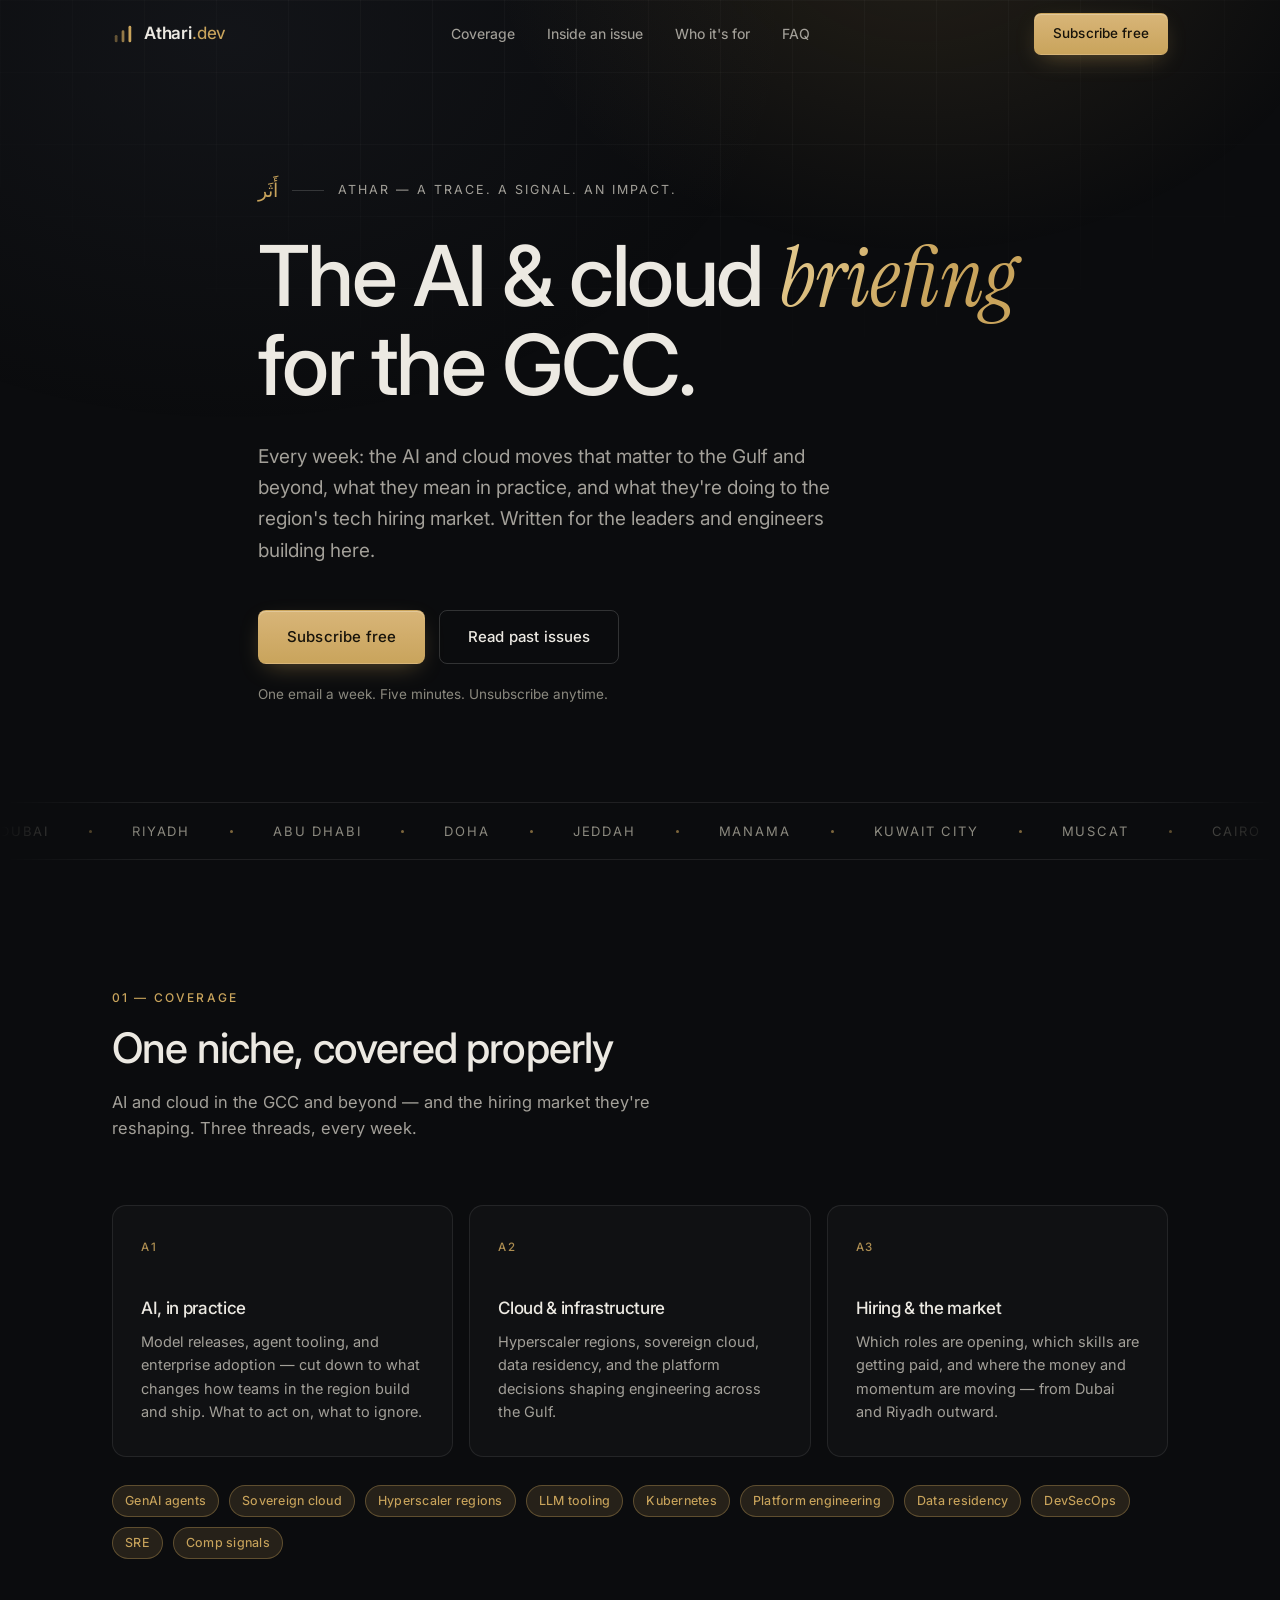
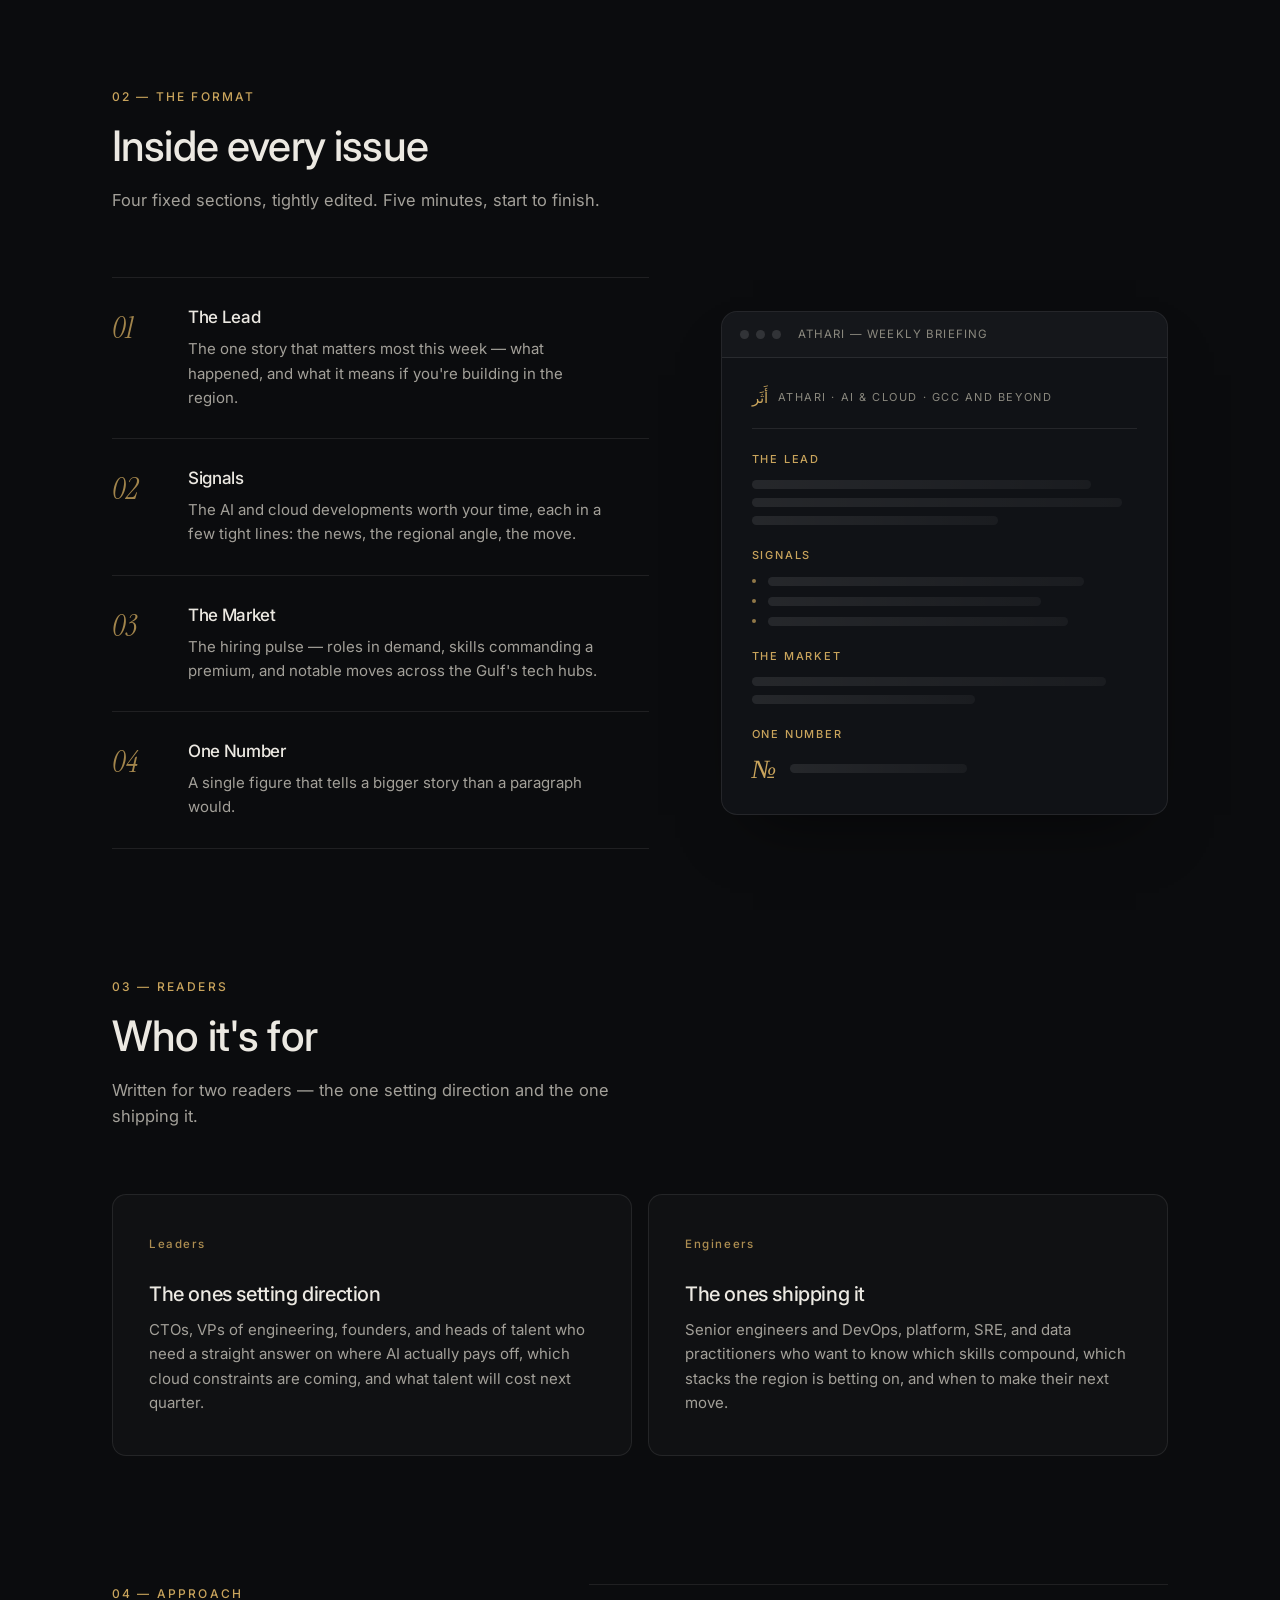
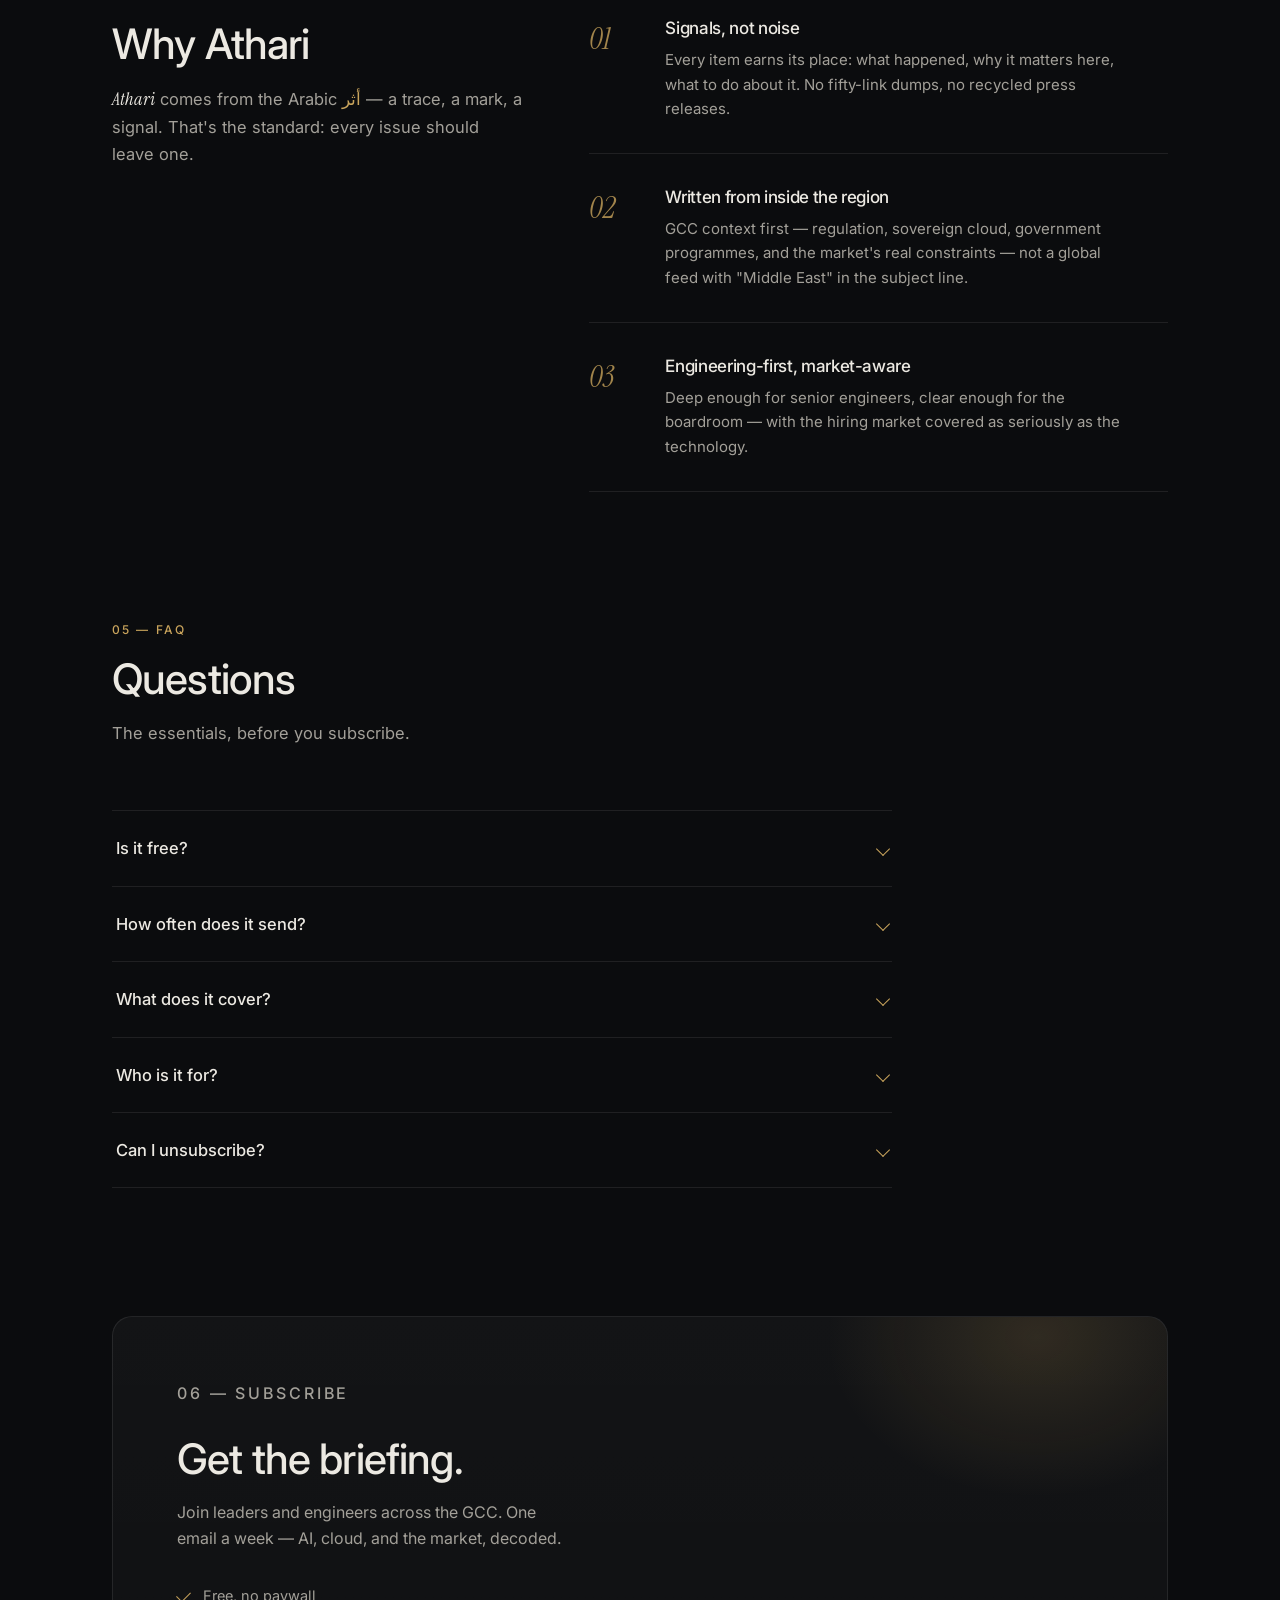
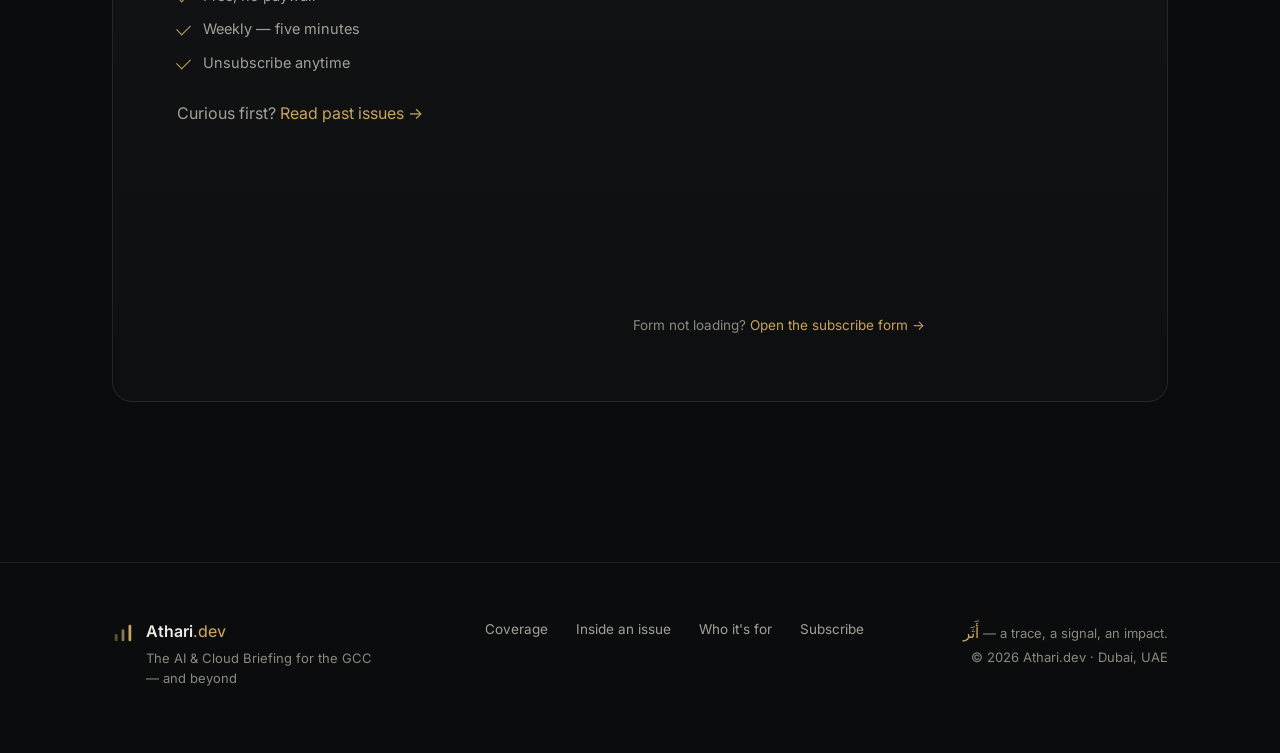
==== commit c493242f: "Reposition as the weekly AI & cloud briefing for the GCC One niche, present tense, no roadmap promis" ====
--- a/index.html
+++ b/index.html
@@ -3,9 +3,9 @@
 <head>
   <meta charset="UTF-8">
   <meta name="viewport" content="width=device-width, initial-scale=1.0">
-  <title>Athari.dev — AI, Cloud &amp; Tech Talent Signals for the Middle East</title>
-  <meta name="description" content="Athari is a premium newsletter and community decoding the Middle East's engineering economy — AI adoption, cloud &amp; platform engineering, and the tech hiring market across Dubai, Riyadh, and the wider region.">
-  <meta name="keywords" content="Middle East tech, Dubai tech jobs, Saudi Arabia tech, AI recruitment, cloud engineering, DevOps, platform engineering, tech newsletter, GCC tech talent">
+  <title>Athari.dev — The AI &amp; Cloud Briefing for the GCC</title>
+  <meta name="description" content="Athari is a weekly newsletter for leaders and engineers: the AI and cloud developments that matter to the GCC and beyond, what they mean in practice, and what they're doing to the region's tech hiring market.">
+  <meta name="keywords" content="GCC tech, AI newsletter, cloud engineering, Dubai tech, Saudi Arabia tech, sovereign cloud, platform engineering, tech hiring Middle East, GCC tech talent">
   <meta name="author" content="Athari.dev">
   <link rel="canonical" href="https://athari.dev/">
 
@@ -13,21 +13,21 @@
   <meta property="og:type" content="website">
   <meta property="og:url" content="https://athari.dev/">
   <meta property="og:site_name" content="Athari.dev">
-  <meta property="og:title" content="Athari.dev — AI, Cloud &amp; Tech Talent Signals for the Middle East">
-  <meta property="og:description" content="A premium newsletter and community decoding the Middle East's engineering economy — AI, cloud, platform engineering, and the region's tech hiring market.">
+  <meta property="og:title" content="Athari.dev — The AI &amp; Cloud Briefing for the GCC">
+  <meta property="og:description" content="A weekly newsletter for leaders and engineers — AI and cloud news decoded for the GCC and beyond, plus hiring and market insight.">
   <meta property="og:image" content="https://athari.dev/og.jpg">
   <meta property="og:image:width" content="1200">
   <meta property="og:image:height" content="630">
   <meta property="og:image:type" content="image/jpeg">
-  <meta property="og:image:alt" content="Athari.dev — AI, Cloud &amp; Tech Talent Signals for the Middle East">
+  <meta property="og:image:alt" content="Athari.dev — The AI &amp; Cloud Briefing for the GCC">
   <meta property="og:locale" content="en_US">
 
   <!-- Twitter -->
   <meta name="twitter:card" content="summary_large_image">
-  <meta name="twitter:title" content="Athari.dev — AI, Cloud &amp; Tech Talent Signals for the Middle East">
-  <meta name="twitter:description" content="A premium newsletter and community decoding the Middle East's engineering economy.">
+  <meta name="twitter:title" content="Athari.dev — The AI &amp; Cloud Briefing for the GCC">
+  <meta name="twitter:description" content="A weekly newsletter for leaders and engineers — AI and cloud news decoded for the GCC and beyond, plus hiring and market insight.">
   <meta name="twitter:image" content="https://athari.dev/og.jpg">
-  <meta name="twitter:image:alt" content="Athari.dev — AI, Cloud &amp; Tech Talent Signals for the Middle East">
+  <meta name="twitter:image:alt" content="Athari.dev — The AI &amp; Cloud Briefing for the GCC">
 
   <!-- Favicons -->
   <link rel="icon" type="image/svg+xml" href="favicon.svg">
@@ -56,7 +56,7 @@
         "alternateName": "Athari",
         "url": "https://athari.dev/",
         "logo": "https://athari.dev/apple-touch-icon.png",
-        "description": "AI, Cloud & Tech Talent Signals for the Middle East — a premium newsletter and community for the region's engineering economy.",
+        "description": "The AI & Cloud Briefing for the GCC — a weekly newsletter for leaders and engineers covering AI, cloud infrastructure, and the region's tech hiring market.",
         "areaServed": ["AE", "SA", "QA", "KW", "BH", "OM"]
       },
       {
@@ -82,7 +82,7 @@
         "name": "Is it free?",
         "acceptedAnswer": {
           "@type": "Answer",
-          "text": "Yes. Athari is free to join — one high-signal email, no paywall."
+          "text": "Yes. Athari is free — one email a week, no paywall."
         }
       },
       {
@@ -90,23 +90,23 @@
         "name": "How often does it send?",
         "acceptedAnswer": {
           "@type": "Answer",
-          "text": "Regularly and deliberately, not daily. Tightly edited issues go out when there's something worth your attention — no filler to hit a schedule."
+          "text": "Weekly. One tightly edited email, readable in about five minutes."
         }
       },
       {
         "@type": "Question",
-        "name": "Which markets does it cover?",
+        "name": "What does it cover?",
         "acceptedAnswer": {
           "@type": "Answer",
-          "text": "The Middle East's engineering economy — Dubai, Riyadh, Abu Dhabi, Doha, and the wider Gulf — across AI adoption, cloud and platform engineering, and the tech hiring market."
+          "text": "AI and cloud, filtered for the GCC and beyond — the model, platform, and infrastructure news that matters to the region — plus hiring and market insight: which roles are in demand, which skills are getting paid, and where the market is moving."
         }
       },
       {
         "@type": "Question",
-        "name": "Who writes it?",
+        "name": "Who is it for?",
         "acceptedAnswer": {
           "@type": "Answer",
-          "text": "People who understand the work — written engineering-first, deep enough for senior engineers and clear enough for the boardroom."
+          "text": "Leaders and engineers. CTOs, VPs of engineering, founders, and heads of talent on one side; senior engineers and DevOps, platform, SRE, and data practitioners on the other."
         }
       },
       {
@@ -143,11 +143,11 @@
       </a>
       <nav class="nav-links" aria-label="Primary">
         <a href="#coverage">Coverage</a>
+        <a href="#issue">Inside an issue</a>
         <a href="#audience">Who it's for</a>
-        <a href="#why">Why Athari</a>
-        <a href="#soon">Coming soon</a>
+        <a href="#faq">FAQ</a>
       </nav>
-      <a href="#subscribe" class="btn btn-small btn-gold">Join the newsletter</a>
+      <a href="#subscribe" class="btn btn-small btn-gold">Subscribe free</a>
     </div>
   </header>
 
@@ -161,19 +161,19 @@
           athar — a trace. a signal. an impact.
         </p>
         <h1 class="hero-title reveal">
-          AI, cloud &amp; talent <em>signals</em><br>
-          for the Middle East.
+          The AI &amp; cloud <em>briefing</em><br>
+          for the GCC.
         </h1>
         <p class="hero-sub reveal">
-          Athari is a premium newsletter and community decoding the region's engineering
-          economy — AI adoption, cloud &amp; platform engineering, and the hiring market
-          across Dubai, Riyadh, and the wider Gulf. Written for the people building it.
+          Every week: the AI and cloud moves that matter to the Gulf and beyond,
+          what they mean in practice, and what they're doing to the region's tech
+          hiring market. Written for the leaders and engineers building here.
         </p>
         <div class="hero-cta reveal">
-          <a href="#subscribe" class="btn btn-gold">Join the newsletter</a>
-          <a href="#coverage" class="btn btn-ghost">Explore the coverage</a>
-        </div>
-        <p class="hero-note reveal">One high-signal email. No noise, no spam, unsubscribe anytime.</p>
+          <a href="#subscribe" class="btn btn-gold">Subscribe free</a>
+          <a href="https://risala.athari.dev/archive" class="btn btn-ghost" target="_blank" rel="noopener">Read past issues</a>
+        </div>
+        <p class="hero-note reveal">One email a week. Five minutes. Unsubscribe anytime.</p>
       </div>
       <div class="hero-cities reveal" aria-hidden="true">
         <div class="cities-track">
@@ -207,47 +207,98 @@
       <div class="container">
         <div class="section-head reveal">
           <p class="kicker">01 — Coverage</p>
-          <h2>What we cover</h2>
-          <p class="section-sub">The five threads that decide how the region's tech economy moves.</p>
+          <h2>One niche, covered properly</h2>
+          <p class="section-sub">AI and cloud in the GCC and beyond — and the hiring market they're reshaping. Three threads, every week.</p>
         </div>
         <div class="grid grid-coverage">
           <article class="card reveal">
             <div class="card-index">A1</div>
-            <h3>AI in engineering</h3>
-            <p>How AI is actually being adopted inside engineering organisations in the region — tooling, agents, team structure, and what it changes about who gets hired.</p>
+            <h3>AI, in practice</h3>
+            <p>Model releases, agent tooling, and enterprise adoption — cut down to what changes how teams in the region build and ship. What to act on, what to ignore.</p>
           </article>
           <article class="card reveal">
             <div class="card-index">A2</div>
-            <h3>Cloud infrastructure</h3>
-            <p>Hyperscaler expansion, sovereign cloud, data residency, and the architecture decisions shaping platforms across the Gulf.</p>
+            <h3>Cloud &amp; infrastructure</h3>
+            <p>Hyperscaler regions, sovereign cloud, data residency, and the platform decisions shaping engineering across the Gulf.</p>
           </article>
           <article class="card reveal">
             <div class="card-index">A3</div>
-            <h3>DevOps, SRE &amp; platform engineering</h3>
-            <p>The operational disciplines the region is hiring for hardest — DevOps, DevSecOps, SRE, and internal platform teams — and how they're evolving.</p>
+            <h3>Hiring &amp; the market</h3>
+            <p>Which roles are opening, which skills are getting paid, and where the money and momentum are moving — from Dubai and Riyadh outward.</p>
           </article>
-          <article class="card reveal">
-            <div class="card-index">A4</div>
-            <h3>Recruitment &amp; talent trends</h3>
-            <p>Compensation movements, visa and relocation dynamics, which roles are opening and closing, and what strong candidates are actually choosing.</p>
-          </article>
-          <article class="card reveal">
-            <div class="card-index">A5</div>
-            <h3>Regional market signals</h3>
-            <p>Dubai, Saudi, and wider Middle East tech-market intelligence — funding, government programmes, new entrants, and where the momentum is going next.</p>
-          </article>
         </div>
         <div class="topics-strip reveal" aria-label="Topics we track">
+          <span class="tag">GenAI agents</span>
+          <span class="tag">Sovereign cloud</span>
+          <span class="tag">Hyperscaler regions</span>
+          <span class="tag">LLM tooling</span>
           <span class="tag">Kubernetes</span>
-          <span class="tag">Terraform</span>
-          <span class="tag">Sovereign cloud</span>
-          <span class="tag">GenAI agents</span>
+          <span class="tag">Platform engineering</span>
+          <span class="tag">Data residency</span>
+          <span class="tag">DevSecOps</span>
           <span class="tag">SRE</span>
-          <span class="tag">DevSecOps</span>
-          <span class="tag">Platform engineering</span>
-          <span class="tag">Comp benchmarks</span>
-          <span class="tag">Visa &amp; relocation</span>
-          <span class="tag">Hyperscaler regions</span>
+          <span class="tag">Comp signals</span>
+        </div>
+      </div>
+    </section>
+
+    <!-- ============ INSIDE EVERY ISSUE ============ -->
+    <section class="section" id="issue">
+      <div class="container">
+        <div class="section-head reveal">
+          <p class="kicker">02 — The format</p>
+          <h2>Inside every issue</h2>
+          <p class="section-sub">Four fixed sections, tightly edited. Five minutes, start to finish.</p>
+        </div>
+        <div class="issue-layout">
+          <ol class="issue-list">
+            <li class="reveal">
+              <h3>The Lead</h3>
+              <p>The one story that matters most this week — what happened, and what it means if you're building in the region.</p>
+            </li>
+            <li class="reveal">
+              <h3>Signals</h3>
+              <p>The AI and cloud developments worth your time, each in a few tight lines: the news, the regional angle, the move.</p>
+            </li>
+            <li class="reveal">
+              <h3>The Market</h3>
+              <p>The hiring pulse — roles in demand, skills commanding a premium, and notable moves across the Gulf's tech hubs.</p>
+            </li>
+            <li class="reveal">
+              <h3>One Number</h3>
+              <p>A single figure that tells a bigger story than a paragraph would.</p>
+            </li>
+          </ol>
+          <div class="email-mock reveal" aria-hidden="true">
+            <div class="email-chrome">
+              <span class="email-dot"></span>
+              <span class="email-dot"></span>
+              <span class="email-dot"></span>
+              <span class="email-from">Athari — weekly briefing</span>
+            </div>
+            <div class="email-body">
+              <div class="email-brand">
+                <span class="email-brand-ar" lang="ar" dir="rtl">أَثَر</span>
+                <span>Athari · AI &amp; cloud · GCC and beyond</span>
+              </div>
+              <div class="email-sec">The Lead</div>
+              <div class="skel" style="width:88%"></div>
+              <div class="skel" style="width:96%"></div>
+              <div class="skel" style="width:64%"></div>
+              <div class="email-sec">Signals</div>
+              <div class="email-row"><span class="email-bullet"></span><div class="skel" style="width:82%"></div></div>
+              <div class="email-row"><span class="email-bullet"></span><div class="skel" style="width:71%"></div></div>
+              <div class="email-row"><span class="email-bullet"></span><div class="skel" style="width:78%"></div></div>
+              <div class="email-sec">The Market</div>
+              <div class="skel" style="width:92%"></div>
+              <div class="skel" style="width:58%"></div>
+              <div class="email-sec">One Number</div>
+              <div class="email-number">
+                <span class="email-number-fig" aria-hidden="true">№</span>
+                <div class="skel" style="width:46%"></div>
+              </div>
+            </div>
+          </div>
         </div>
       </div>
     </section>
@@ -256,27 +307,21 @@
     <section class="section" id="audience">
       <div class="container">
         <div class="section-head reveal">
-          <p class="kicker">02 — Audience</p>
+          <p class="kicker">03 — Readers</p>
           <h2>Who it's for</h2>
-          <p class="section-sub">Both sides of the hiring table, and everyone deciding between them.</p>
+          <p class="section-sub">Written for two readers — the one setting direction and the one shipping it.</p>
         </div>
         <div class="grid grid-audience">
-          <div class="audience-item reveal">
-            <h3>Executives &amp; founders</h3>
-            <p>Leaders in Dubai, Saudi, and the wider region who need a clear read on the talent market before it shows up in their budgets.</p>
-          </div>
-          <div class="audience-item reveal">
-            <h3>Hiring teams</h3>
-            <p>Engineering leaders and recruiters hiring AI-enabled, cloud, DevOps, platform, SRE, and operations talent in a competitive market.</p>
-          </div>
-          <div class="audience-item reveal">
-            <h3>Engineers</h3>
-            <p>Practitioners who want to know which skills, stacks, and disciplines the region is actually paying for — not the ones it talks about.</p>
-          </div>
-          <div class="audience-item reveal">
-            <h3>Candidates</h3>
-            <p>Technical professionals — local or relocating — who want to stay ahead of the market and time their next move well.</p>
-          </div>
+          <article class="card audience-card reveal">
+            <div class="card-index">Leaders</div>
+            <h3>The ones setting direction</h3>
+            <p>CTOs, VPs of engineering, founders, and heads of talent who need a straight answer on where AI actually pays off, which cloud constraints are coming, and what talent will cost next quarter.</p>
+          </article>
+          <article class="card audience-card reveal">
+            <div class="card-index">Engineers</div>
+            <h3>The ones shipping it</h3>
+            <p>Senior engineers and DevOps, platform, SRE, and data practitioners who want to know which skills compound, which stacks the region is betting on, and when to make their next move.</p>
+          </article>
         </div>
       </div>
     </section>
@@ -286,7 +331,7 @@
       <div class="container">
         <div class="why-layout">
           <div class="section-head reveal">
-            <p class="kicker">03 — Approach</p>
+            <p class="kicker">04 — Approach</p>
             <h2>Why Athari</h2>
             <p class="section-sub">
               <em>Athari</em> comes from the Arabic <span lang="ar" dir="rtl">أثر</span> — a trace, a mark,
@@ -296,100 +341,17 @@
           <ol class="why-list">
             <li class="reveal">
               <h3>Signals, not noise</h3>
-              <p>Practical intelligence you can act on — no recycled press releases, no engagement bait, no fifty-link dumps.</p>
-            </li>
-            <li class="reveal">
-              <h3>Regional focus</h3>
-              <p>Built for the Middle East's market, not adapted to it. The context, constraints, and opportunities here are different — we write from inside them.</p>
-            </li>
-            <li class="reveal">
-              <h3>AI-aware hiring</h3>
-              <p>We track how AI reshapes engineering roles and hiring itself — which skills compound, which fade, and what that means for teams and careers.</p>
-            </li>
-            <li class="reveal">
-              <h3>Engineering-first insight</h3>
-              <p>Written by people who understand the work. Deep enough for senior engineers, clear enough for the boardroom.</p>
+              <p>Every item earns its place: what happened, why it matters here, what to do about it. No fifty-link dumps, no recycled press releases.</p>
+            </li>
+            <li class="reveal">
+              <h3>Written from inside the region</h3>
+              <p>GCC context first — regulation, sovereign cloud, government programmes, and the market's real constraints — not a global feed with "Middle East" in the subject line.</p>
+            </li>
+            <li class="reveal">
+              <h3>Engineering-first, market-aware</h3>
+              <p>Deep enough for senior engineers, clear enough for the boardroom — with the hiring market covered as seriously as the technology.</p>
             </li>
           </ol>
-        </div>
-      </div>
-    </section>
-
-    <!-- ============ COMING SOON ============ -->
-    <section class="section" id="soon">
-      <div class="container">
-        <div class="section-head reveal">
-          <p class="kicker">04 — Roadmap</p>
-          <h2>Coming soon</h2>
-          <p class="section-sub">What subscribers will see first.</p>
-        </div>
-        <ul class="soon-list">
-          <li class="reveal">
-            <div>
-              <h3>Newsletter drops</h3>
-              <p>Regular, tightly edited issues on the region's AI, cloud, and talent landscape.</p>
-            </div>
-            <span class="tag">First</span>
-          </li>
-          <li class="reveal">
-            <div>
-              <h3>Curated roles</h3>
-              <p>A small number of serious, verified openings — quality over volume.</p>
-            </div>
-            <span class="tag">Soon</span>
-          </li>
-          <li class="reveal">
-            <div>
-              <h3>Founder &amp; operator notes</h3>
-              <p>Short, candid essays from people building and hiring in the region.</p>
-            </div>
-            <span class="tag">Soon</span>
-          </li>
-          <li class="reveal">
-            <div>
-              <h3>Candidate spotlights</h3>
-              <p>Standout engineers and operators open to their next role, introduced properly.</p>
-            </div>
-            <span class="tag">Soon</span>
-          </li>
-          <li class="reveal">
-            <div>
-              <h3>Regional hiring intelligence</h3>
-              <p>Deeper data on compensation, demand, and movement across the Gulf's tech hubs.</p>
-            </div>
-            <span class="tag">Planned</span>
-          </li>
-        </ul>
-      </div>
-    </section>
-
-    <!-- ============ WHAT LANDS IN YOUR INBOX ============ -->
-    <section class="section" id="inbox">
-      <div class="container">
-        <div class="section-head reveal">
-          <p class="kicker">05 — Sample issues</p>
-          <h2>What lands in your inbox</h2>
-          <p class="section-sub">A feel for the signal — tightly edited, regionally specific, built to be acted on.</p>
-        </div>
-        <div class="grid grid-inbox">
-          <a class="card inbox-card reveal" href="https://risala.athari.dev/archive" target="_blank" rel="noopener">
-            <div class="inbox-date">Recent issue</div>
-            <h3>Riyadh's cloud region gold rush</h3>
-            <p>Who's actually hiring for the new hyperscaler regions, the platform roles opening because of them, and the comp it's taking to fill them.</p>
-            <span class="inbox-link">Read in the archive &rarr;</span>
-          </a>
-          <a class="card inbox-card reveal" href="https://risala.athari.dev/archive" target="_blank" rel="noopener">
-            <div class="inbox-date">Recent issue</div>
-            <h3>The AI-agent hiring shift</h3>
-            <p>How GenAI agents are quietly redrawing engineering org charts across the Gulf — which skills compound, and which are getting priced down.</p>
-            <span class="inbox-link">Read in the archive &rarr;</span>
-          </a>
-          <a class="card inbox-card reveal" href="https://risala.athari.dev/archive" target="_blank" rel="noopener">
-            <div class="inbox-date">Recent issue</div>
-            <h3>Sovereign cloud, real constraints</h3>
-            <p>Data residency and sovereign-cloud mandates are reshaping architecture decisions — and the SRE and DevSecOps demand that follows them.</p>
-            <span class="inbox-link">Read in the archive &rarr;</span>
-          </a>
         </div>
       </div>
     </section>
@@ -398,26 +360,26 @@
     <section class="section" id="faq">
       <div class="container">
         <div class="section-head reveal">
-          <p class="kicker">06 — FAQ</p>
+          <p class="kicker">05 — FAQ</p>
           <h2>Questions</h2>
           <p class="section-sub">The essentials, before you subscribe.</p>
         </div>
         <div class="faq-list reveal">
           <details class="faq-item">
             <summary>Is it free?</summary>
-            <div class="faq-answer">Yes. Athari is free to join — one high-signal email, no paywall.</div>
+            <div class="faq-answer">Yes. Athari is free — one email a week, no paywall.</div>
           </details>
           <details class="faq-item">
             <summary>How often does it send?</summary>
-            <div class="faq-answer">Regularly and deliberately, not daily. Tightly edited issues go out when there's something worth your attention — no filler to hit a schedule.</div>
+            <div class="faq-answer">Weekly. One tightly edited email, readable in about five minutes.</div>
           </details>
           <details class="faq-item">
-            <summary>Which markets does it cover?</summary>
-            <div class="faq-answer">The Middle East's engineering economy — Dubai, Riyadh, Abu Dhabi, Doha, and the wider Gulf — across AI adoption, cloud and platform engineering, and the tech hiring market.</div>
+            <summary>What does it cover?</summary>
+            <div class="faq-answer">AI and cloud, filtered for the GCC and beyond — the model, platform, and infrastructure news that matters to the region — plus hiring and market insight: which roles are in demand, which skills are getting paid, and where the market is moving.</div>
           </details>
           <details class="faq-item">
-            <summary>Who writes it?</summary>
-            <div class="faq-answer">People who understand the work — written engineering-first, deep enough for senior engineers and clear enough for the boardroom.</div>
+            <summary>Who is it for?</summary>
+            <div class="faq-answer">Leaders and engineers. CTOs, VPs of engineering, founders, and heads of talent on one side; senior engineers and DevOps, platform, SRE, and data practitioners on the other.</div>
           </details>
           <details class="faq-item">
             <summary>Can I unsubscribe?</summary>
@@ -432,13 +394,13 @@
       <div class="container">
         <div class="subscribe-card reveal">
           <div class="subscribe-copy">
-            <p class="kicker">07 — Subscribe</p>
-            <h2>Get the signal.</h2>
-            <p>Join executives, engineering leaders, and senior engineers across the Middle East.
-               One high-signal email — the market, decoded.</p>
+            <p class="kicker">06 — Subscribe</p>
+            <h2>Get the briefing.</h2>
+            <p>Join leaders and engineers across the GCC. One email a week —
+               AI, cloud, and the market, decoded.</p>
             <ul class="subscribe-points">
-              <li>Free to join</li>
-              <li>No spam, ever</li>
+              <li>Free, no paywall</li>
+              <li>Weekly — five minutes</li>
               <li>Unsubscribe anytime</li>
             </ul>
             <p class="subscribe-archive">
@@ -484,13 +446,13 @@
         </span>
         <div>
           <p class="footer-name">Athari<span class="brand-tld">.dev</span></p>
-          <p class="footer-tag">AI, Cloud &amp; Tech Talent Signals for the Middle East</p>
+          <p class="footer-tag">The AI &amp; Cloud Briefing for the GCC — and beyond</p>
         </div>
       </div>
       <nav class="footer-links" aria-label="Footer">
         <a href="#coverage">Coverage</a>
-        <a href="#audience">Audience</a>
-        <a href="#why">Why Athari</a>
+        <a href="#issue">Inside an issue</a>
+        <a href="#audience">Who it's for</a>
         <a href="#subscribe">Subscribe</a>
       </nav>
       <p class="footer-meta">
--- a/styles.css
+++ b/styles.css
@@ -362,13 +362,7 @@
 
 .grid { display: grid; gap: 16px; }
 
-.grid-coverage { grid-template-columns: repeat(6, 1fr); }
-
-.grid-coverage .card:nth-child(1) { grid-column: span 2; }
-.grid-coverage .card:nth-child(2) { grid-column: span 2; }
-.grid-coverage .card:nth-child(3) { grid-column: span 2; }
-.grid-coverage .card:nth-child(4) { grid-column: span 3; }
-.grid-coverage .card:nth-child(5) { grid-column: span 3; }
+.grid-coverage { grid-template-columns: repeat(3, 1fr); }
 
 .card {
   position: relative;
@@ -417,28 +411,15 @@
 
 /* Audience */
 
-.grid-audience {
-  grid-template-columns: repeat(4, 1fr);
-  gap: 0;
-  border-top: 1px solid var(--border);
-}
-
-.audience-item {
-  padding: 36px 28px 8px 0;
-  border-top: 2px solid transparent;
-  margin-top: -1px;
-  transition: border-color 0.3s var(--ease);
-}
-
-.audience-item:hover { border-top-color: var(--gold); }
-
-.audience-item h3 { margin-bottom: 12px; }
-
-.audience-item p {
-  font-size: 14.5px;
-  color: var(--text-dim);
-  line-height: 1.62;
-}
+.grid-audience { grid-template-columns: repeat(2, 1fr); }
+
+.audience-card { padding: 40px 36px; }
+
+.audience-card .card-index { margin-bottom: 28px; }
+
+.audience-card h3 { font-size: 20px; }
+
+.audience-card p { font-size: 15px; max-width: 52ch; }
 
 /* Why */
 
@@ -486,33 +467,6 @@
   max-width: 52ch;
 }
 
-/* Coming soon */
-
-.soon-list { list-style: none; border-top: 1px solid var(--border); }
-
-.soon-list li {
-  display: flex;
-  align-items: center;
-  justify-content: space-between;
-  gap: 32px;
-  padding: 28px 8px;
-  border-bottom: 1px solid var(--border);
-  transition: background 0.25s var(--ease), padding 0.25s var(--ease);
-}
-
-.soon-list li:hover {
-  background: rgba(255, 255, 255, 0.018);
-  padding-left: 16px;
-  padding-right: 16px;
-}
-
-.soon-list h3 { margin-bottom: 4px; }
-
-.soon-list p {
-  font-size: 14.5px;
-  color: var(--text-dim);
-}
-
 .tag {
   flex-shrink: 0;
   font-size: 11px;
@@ -542,41 +496,156 @@
   font-weight: 450;
 }
 
-/* ============ Inbox teasers ============ */
-
-.grid-inbox { grid-template-columns: repeat(3, 1fr); }
-
-.inbox-card { display: flex; flex-direction: column; }
-
-.inbox-date {
+/* ============ Inside every issue ============ */
+
+.issue-layout {
+  display: grid;
+  grid-template-columns: 6fr 5fr;
+  gap: 72px;
+  align-items: center;
+}
+
+.issue-list {
+  list-style: none;
+  counter-reset: issue;
+}
+
+.issue-list li {
+  counter-increment: issue;
+  position: relative;
+  padding: 28px 0 28px 76px;
+  border-bottom: 1px solid var(--border);
+}
+
+.issue-list li:first-child { border-top: 1px solid var(--border); }
+
+.issue-list li::before {
+  content: "0" counter(issue);
+  position: absolute;
+  left: 0;
+  top: 26px;
+  font-family: var(--font-serif);
+  font-style: italic;
+  font-size: 30px;
+  color: var(--gold);
+  opacity: 0.8;
+}
+
+.issue-list h3 { margin-bottom: 8px; }
+
+.issue-list p {
+  font-size: 15px;
+  color: var(--text-dim);
+  line-height: 1.62;
+  max-width: 46ch;
+}
+
+/* Email mock — the issue format, sketched. Skeleton bars stand in for
+   body copy on purpose: the format is real, the filler text isn't. */
+
+.email-mock {
+  background: var(--bg-raised);
+  border: 1px solid var(--border);
+  border-radius: 16px;
+  overflow: hidden;
+  box-shadow: 0 32px 64px -32px rgba(0, 0, 0, 0.6);
+}
+
+.email-chrome {
+  display: flex;
+  align-items: center;
+  gap: 7px;
+  padding: 13px 18px;
+  border-bottom: 1px solid var(--border);
+  background: rgba(255, 255, 255, 0.02);
+}
+
+.email-dot {
+  width: 9px;
+  height: 9px;
+  border-radius: 50%;
+  background: rgba(255, 255, 255, 0.12);
+}
+
+.email-from {
+  margin-left: 10px;
   font-size: 11.5px;
-  font-weight: 500;
+  letter-spacing: 0.1em;
+  text-transform: uppercase;
+  color: var(--text-faint);
+}
+
+.email-body { padding: 28px 30px 32px; }
+
+.email-brand {
+  display: flex;
+  align-items: center;
+  gap: 10px;
+  font-size: 11px;
   letter-spacing: 0.14em;
   text-transform: uppercase;
-  color: var(--gold);
-  opacity: 0.85;
-  margin-bottom: 18px;
-}
-
-.inbox-card h3 { margin-bottom: 10px; }
-
-.inbox-card p {
-  font-size: 14.5px;
-  color: var(--text-dim);
-  line-height: 1.62;
-  margin-bottom: 20px;
-}
-
-.inbox-link {
-  margin-top: auto;
-  font-size: 13px;
+  color: var(--text-faint);
+  padding-bottom: 18px;
+  margin-bottom: 4px;
+  border-bottom: 1px solid var(--border);
+}
+
+.email-brand-ar {
+  font-size: 15px;
+  color: var(--gold);
+  letter-spacing: 0;
+}
+
+.email-sec {
+  font-size: 11px;
   font-weight: 500;
-  letter-spacing: 0.02em;
-  color: var(--gold);
-  text-decoration: none;
-}
-
-.inbox-link:hover { color: var(--gold-bright); }
+  letter-spacing: 0.16em;
+  text-transform: uppercase;
+  color: var(--gold);
+  margin: 22px 0 12px;
+}
+
+.skel {
+  height: 9px;
+  border-radius: 5px;
+  background: linear-gradient(90deg, rgba(255, 255, 255, 0.09), rgba(255, 255, 255, 0.045));
+  margin-bottom: 9px;
+}
+
+.email-row {
+  display: flex;
+  align-items: center;
+  gap: 12px;
+}
+
+.email-row .skel { margin-bottom: 0; }
+
+.email-row + .email-row { margin-top: 11px; }
+
+.email-bullet {
+  flex-shrink: 0;
+  width: 4px;
+  height: 4px;
+  border-radius: 50%;
+  background: var(--gold);
+  opacity: 0.7;
+}
+
+.email-number {
+  display: flex;
+  align-items: center;
+  gap: 14px;
+}
+
+.email-number .skel { margin-bottom: 0; }
+
+.email-number-fig {
+  font-family: var(--font-serif);
+  font-style: italic;
+  font-size: 26px;
+  line-height: 1;
+  color: var(--gold);
+}
 
 /* ============ FAQ ============ */
 
@@ -898,13 +967,10 @@
 /* ============ Responsive ============ */
 
 @media (max-width: 960px) {
-  .grid-coverage { grid-template-columns: repeat(2, 1fr); }
-  .grid-coverage .card { grid-column: span 1 !important; }
-  .grid-coverage .card:nth-child(5) { grid-column: span 2 !important; }
-
-  .grid-audience { grid-template-columns: repeat(2, 1fr); column-gap: 32px; }
-
-  .grid-inbox { grid-template-columns: 1fr; }
+  .grid-coverage { grid-template-columns: 1fr; }
+
+  .issue-layout { grid-template-columns: 1fr; gap: 48px; }
+  .email-mock { max-width: 520px; margin-inline: auto; width: 100%; }
 
   .why-layout { grid-template-columns: 1fr; gap: 48px; }
   .why-layout .section-head { position: static; }
@@ -927,17 +993,13 @@
   .section { padding-top: 96px; }
   .section-subscribe { padding-bottom: 96px; }
 
-  .grid-coverage { grid-template-columns: 1fr; }
-  .grid-coverage .card,
-  .grid-coverage .card:nth-child(5) { grid-column: span 1 !important; }
-
   .grid-audience { grid-template-columns: 1fr; }
-  .audience-item { padding-right: 0; }
-
-  .why-list li { padding-left: 58px; }
-
-  .soon-list li { flex-direction: row; align-items: flex-start; }
-  .soon-list .tag { margin-top: 4px; }
+  .audience-card { padding: 32px 26px; }
+
+  .why-list li,
+  .issue-list li { padding-left: 58px; }
+
+  .email-body { padding: 22px 20px 26px; }
 
   .subscribe-card { padding: 32px 24px; border-radius: 16px; }
   .field-row { flex-direction: column; gap: 18px; }
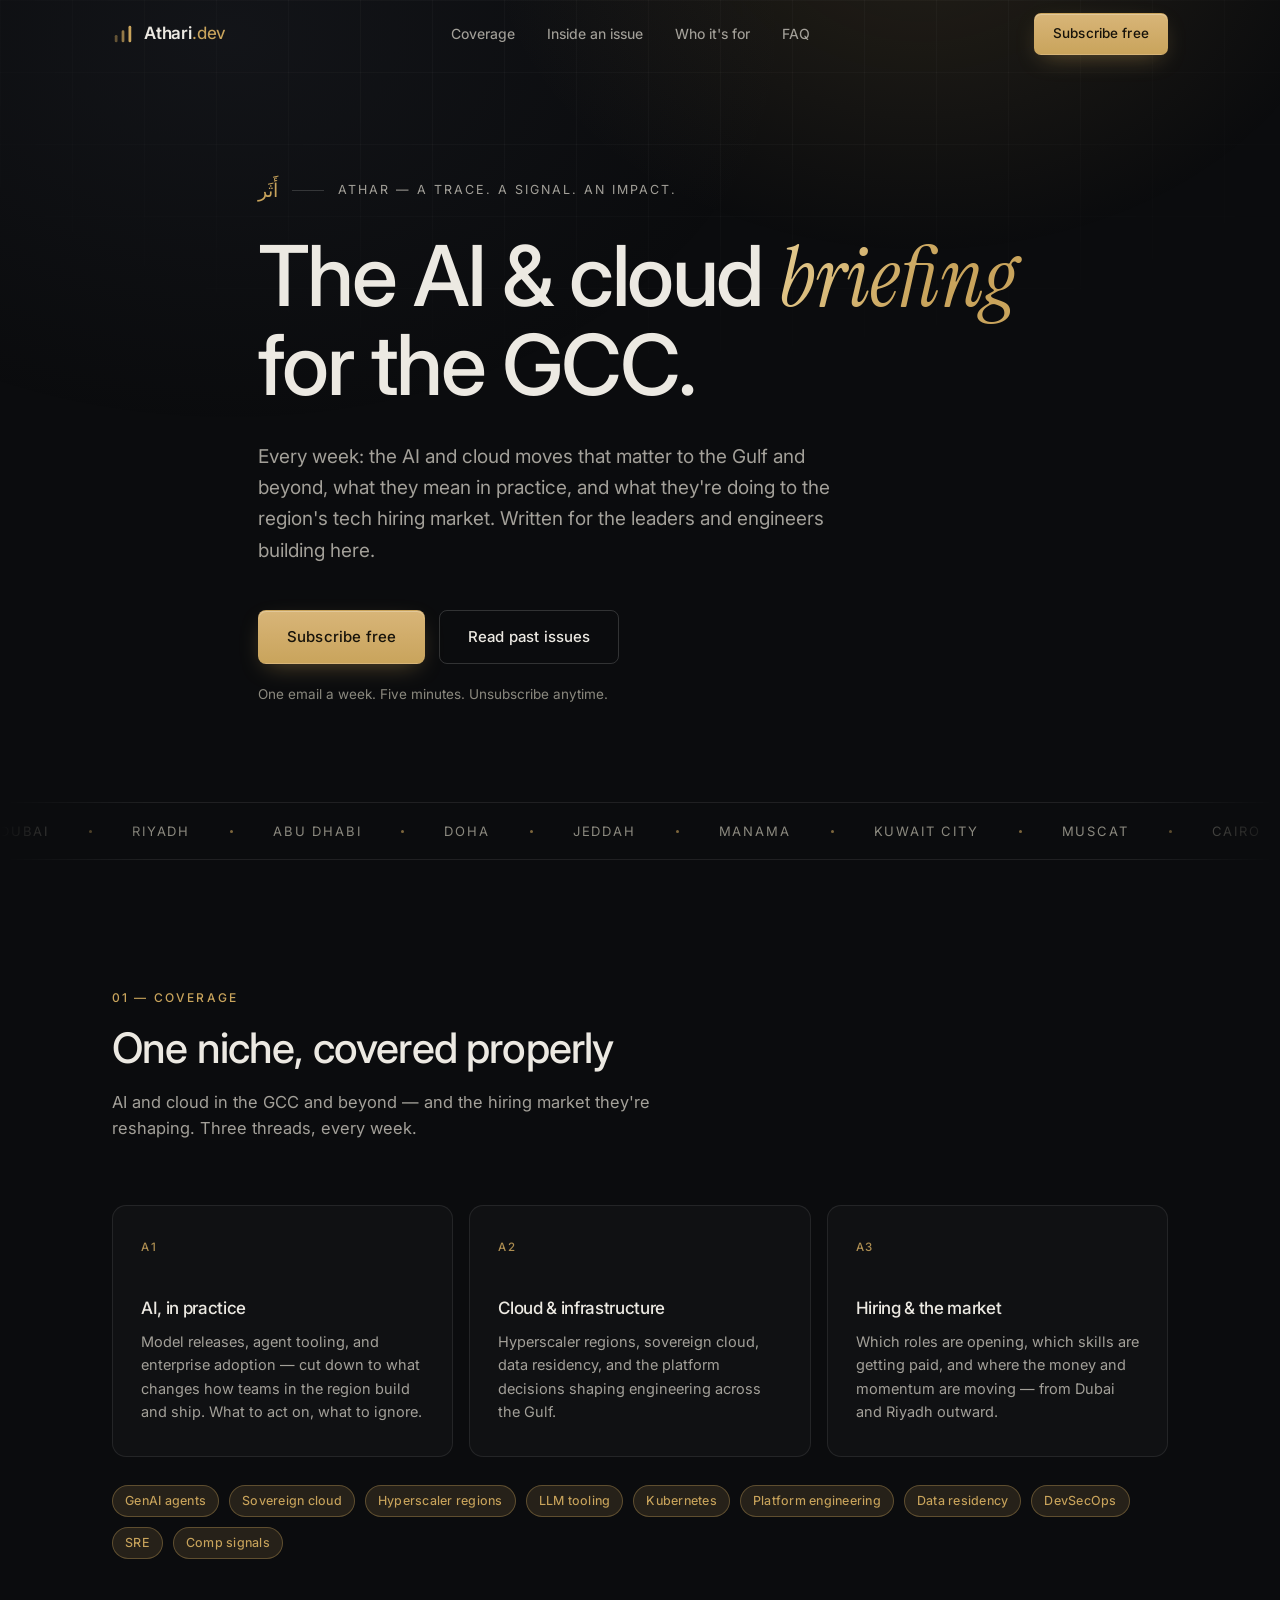
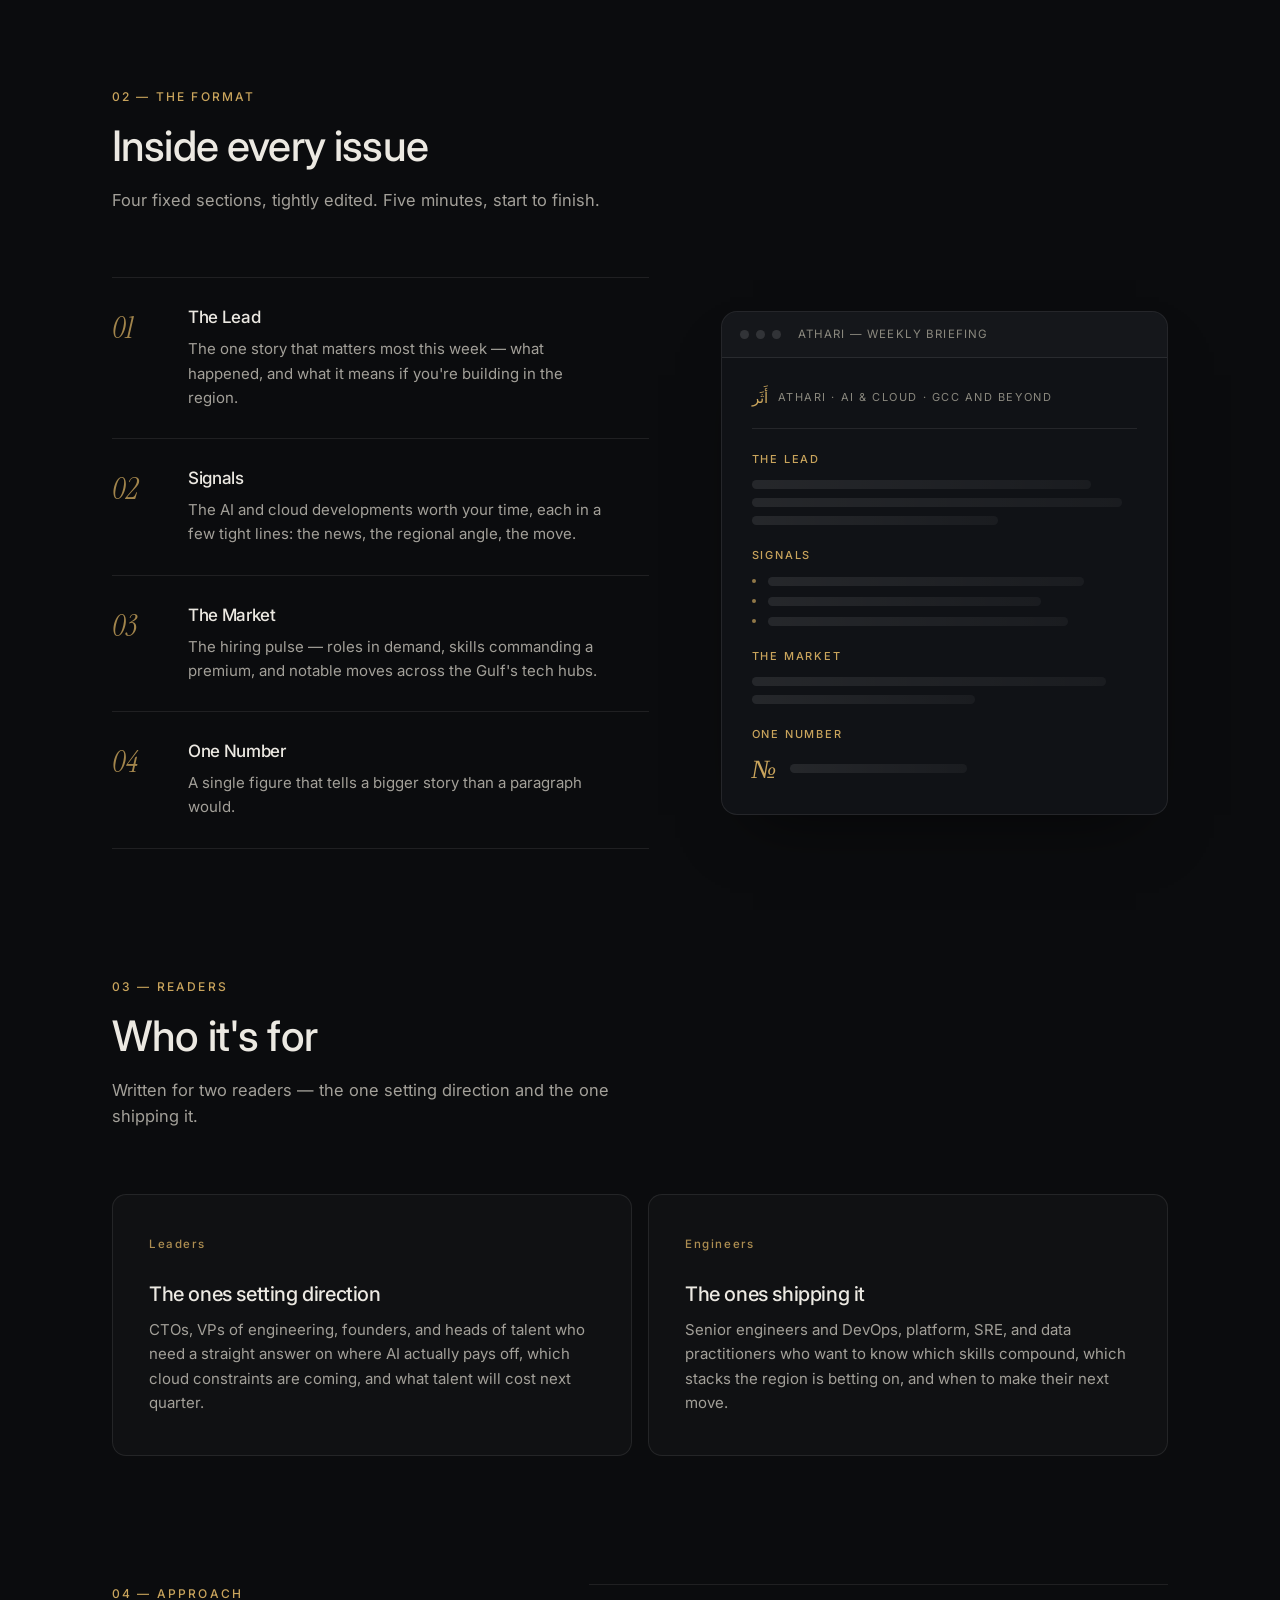
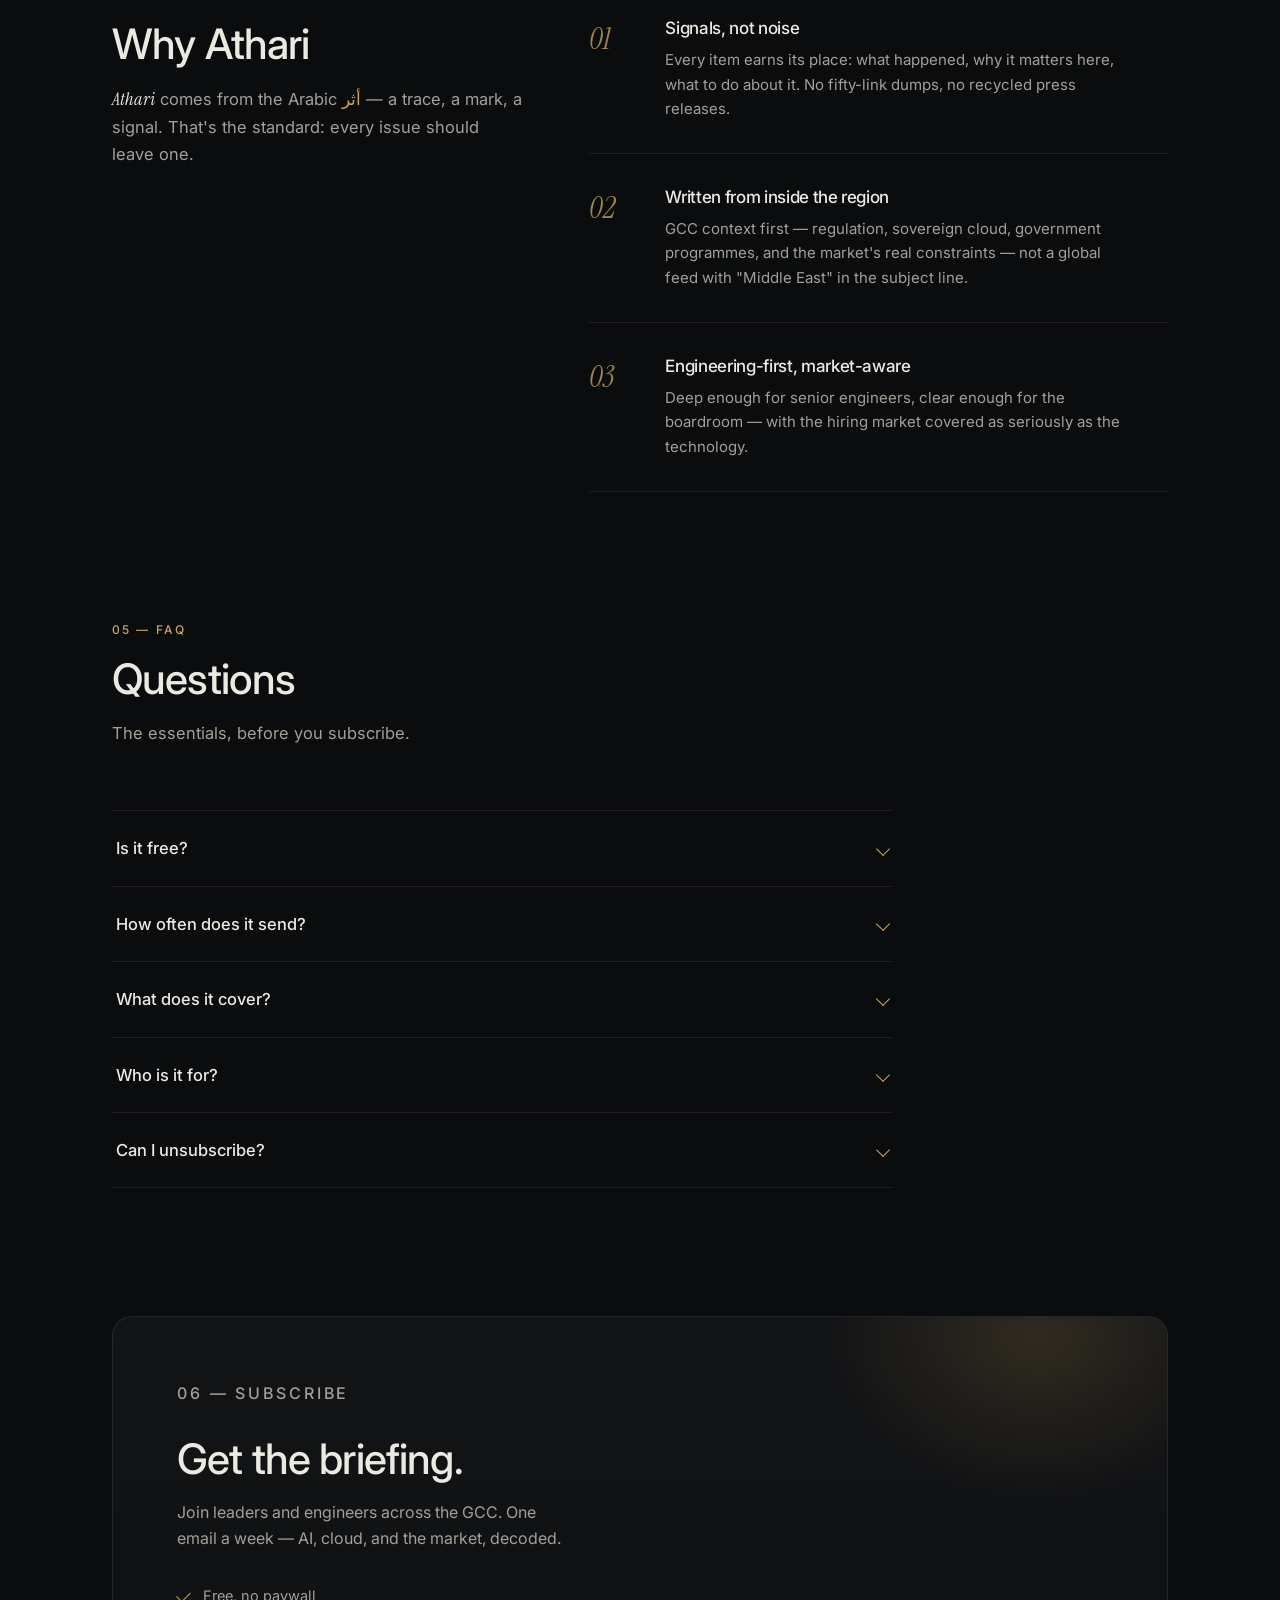
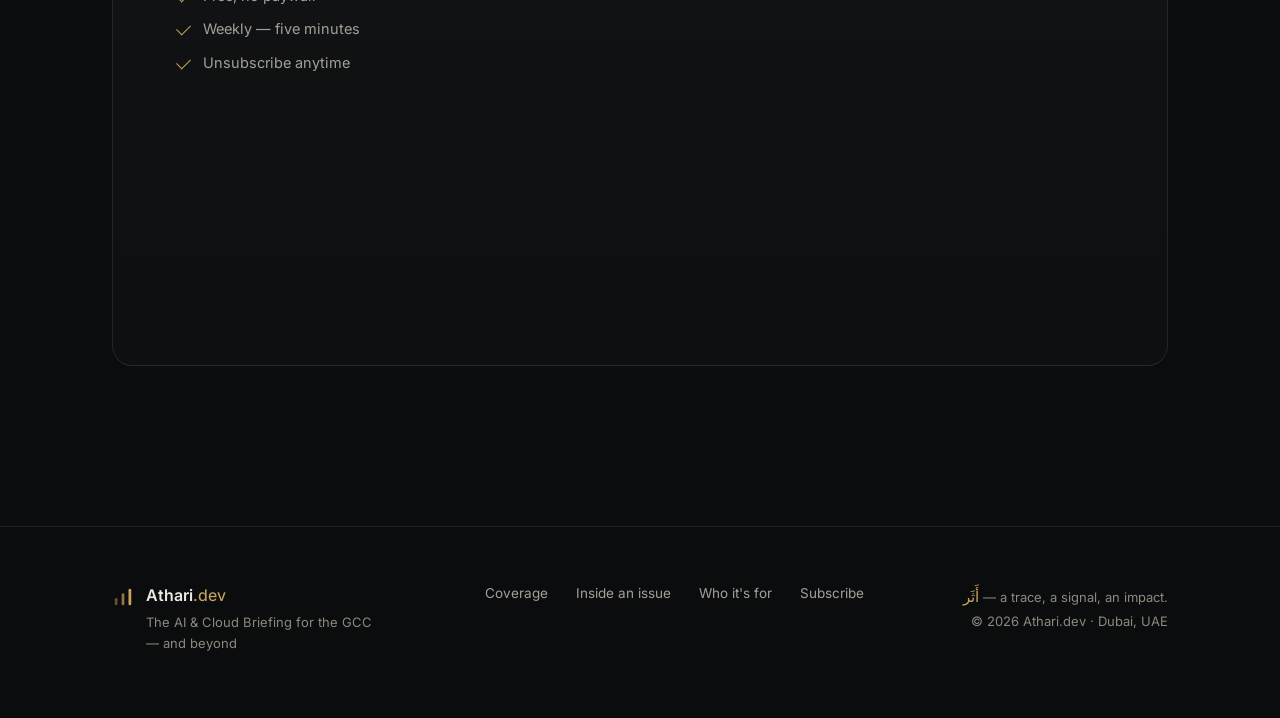
==== commit 5200210e: "Drop the archive teaser and iframe-fallback links from the subscribe card Co-Authored-By: Claude Fab" ====
--- a/index.html
+++ b/index.html
@@ -403,9 +403,6 @@
               <li>Weekly — five minutes</li>
               <li>Unsubscribe anytime</li>
             </ul>
-            <p class="subscribe-archive">
-              Curious first? <a href="https://risala.athari.dev/archive" target="_blank" rel="noopener">Read past issues &rarr;</a>
-            </p>
           </div>
           <!--
             Subscribers are collected and managed by Athari Risala
@@ -426,7 +423,6 @@
               aria-label="Subscribe to the Athari.dev newsletter"
               loading="lazy"
             ></iframe>
-            <p class="subscribe-fallback">Form not loading? <a href="https://risala.athari.dev/embed" target="_blank" rel="noopener">Open the subscribe form &rarr;</a></p>
           </div>
         </div>
       </div>
--- a/styles.css
+++ b/styles.css
@@ -762,21 +762,6 @@
   transform: rotate(-45deg);
 }
 
-.subscribe-archive {
-  margin-top: 22px;
-  font-size: 14.5px;
-  color: var(--text-dim);
-}
-
-.subscribe-archive a {
-  color: var(--gold);
-  text-decoration: none;
-  border-bottom: 1px solid transparent;
-  transition: border-color 0.2s ease;
-}
-
-.subscribe-archive a:hover { border-bottom-color: var(--gold); }
-
 .subscribe-embed-wrap { display: flex; flex-direction: column; }
 
 .subscribe-card iframe {
@@ -785,21 +770,6 @@
   border: 0;
   border-radius: 14px;
 }
-
-.subscribe-fallback {
-  margin-top: 14px;
-  font-size: 13.5px;
-  color: var(--text-faint);
-}
-
-.subscribe-fallback a {
-  color: var(--gold);
-  text-decoration: none;
-  border-bottom: 1px solid transparent;
-  transition: border-color 0.2s ease;
-}
-
-.subscribe-fallback a:hover { border-bottom-color: var(--gold); }
 
 /* Form */
 
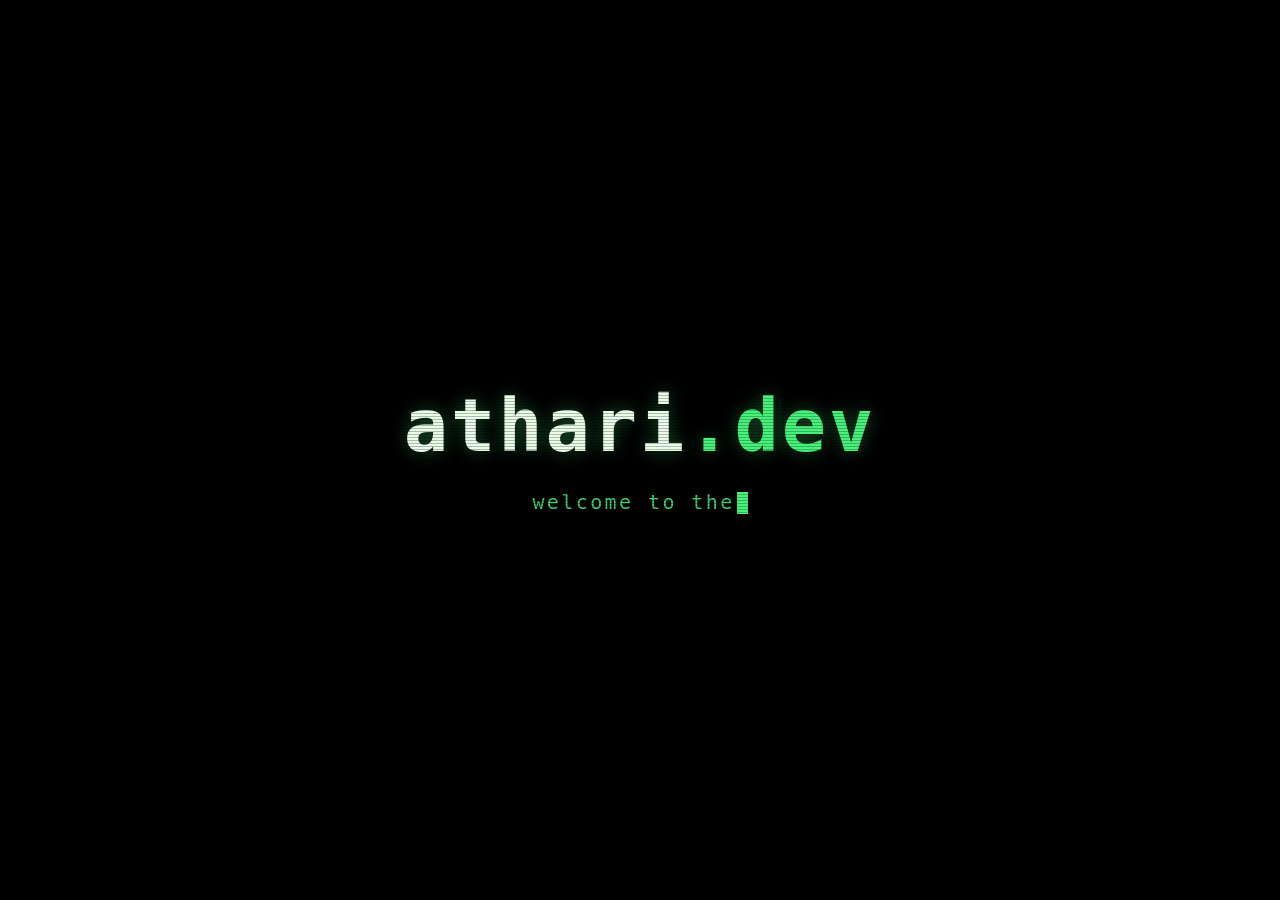
==== commit 690982b4: "Retire the newsletter landing: athari.dev is now a single matrix card Risala (the newsletter platfor" ====
--- a/index.html
+++ b/index.html
@@ -1,463 +1,82 @@
-<!DOCTYPE html>
+<!doctype html>
 <html lang="en">
-<head>
-  <meta charset="UTF-8">
-  <meta name="viewport" content="width=device-width, initial-scale=1.0">
-  <title>Athari.dev — The AI &amp; Cloud Briefing for the GCC</title>
-  <meta name="description" content="Athari is a weekly newsletter for leaders and engineers: the AI and cloud developments that matter to the GCC and beyond, what they mean in practice, and what they're doing to the region's tech hiring market.">
-  <meta name="keywords" content="GCC tech, AI newsletter, cloud engineering, Dubai tech, Saudi Arabia tech, sovereign cloud, platform engineering, tech hiring Middle East, GCC tech talent">
-  <meta name="author" content="Athari.dev">
-  <link rel="canonical" href="https://athari.dev/">
-
-  <!-- Open Graph -->
-  <meta property="og:type" content="website">
-  <meta property="og:url" content="https://athari.dev/">
-  <meta property="og:site_name" content="Athari.dev">
-  <meta property="og:title" content="Athari.dev — The AI &amp; Cloud Briefing for the GCC">
-  <meta property="og:description" content="A weekly newsletter for leaders and engineers — AI and cloud news decoded for the GCC and beyond, plus hiring and market insight.">
-  <meta property="og:image" content="https://athari.dev/og.jpg">
-  <meta property="og:image:width" content="1200">
-  <meta property="og:image:height" content="630">
-  <meta property="og:image:type" content="image/jpeg">
-  <meta property="og:image:alt" content="Athari.dev — The AI &amp; Cloud Briefing for the GCC">
-  <meta property="og:locale" content="en_US">
-
-  <!-- Twitter -->
-  <meta name="twitter:card" content="summary_large_image">
-  <meta name="twitter:title" content="Athari.dev — The AI &amp; Cloud Briefing for the GCC">
-  <meta name="twitter:description" content="A weekly newsletter for leaders and engineers — AI and cloud news decoded for the GCC and beyond, plus hiring and market insight.">
-  <meta name="twitter:image" content="https://athari.dev/og.jpg">
-  <meta name="twitter:image:alt" content="Athari.dev — The AI &amp; Cloud Briefing for the GCC">
-
-  <!-- Favicons -->
-  <link rel="icon" type="image/svg+xml" href="favicon.svg">
-  <link rel="apple-touch-icon" href="apple-touch-icon.png">
-  <meta name="theme-color" content="#0b0c0e">
-
-  <!-- Fonts -->
-  <link rel="preconnect" href="https://fonts.googleapis.com">
-  <link rel="preconnect" href="https://fonts.gstatic.com" crossorigin>
-  <link href="https://fonts.googleapis.com/css2?family=Inter:wght@400;450;500;600&family=Instrument+Serif:ital@0;1&display=swap" rel="stylesheet">
-
-  <link rel="stylesheet" href="styles.css">
-
-  <!-- No-JS fallback: never leave reveal content hidden if script.js can't run -->
-  <noscript><style>.reveal{opacity:1!important;transform:none!important}</style></noscript>
-
-  <!-- Structured data -->
-  <script type="application/ld+json">
-  {
-    "@context": "https://schema.org",
-    "@graph": [
-      {
-        "@type": "Organization",
-        "@id": "https://athari.dev/#org",
-        "name": "Athari.dev",
-        "alternateName": "Athari",
-        "url": "https://athari.dev/",
-        "logo": "https://athari.dev/apple-touch-icon.png",
-        "description": "The AI & Cloud Briefing for the GCC — a weekly newsletter for leaders and engineers covering AI, cloud infrastructure, and the region's tech hiring market.",
-        "areaServed": ["AE", "SA", "QA", "KW", "BH", "OM"]
-      },
-      {
-        "@type": "WebSite",
-        "@id": "https://athari.dev/#website",
-        "url": "https://athari.dev/",
-        "name": "Athari.dev",
-        "inLanguage": "en",
-        "publisher": { "@id": "https://athari.dev/#org" }
+  <head>
+    <meta charset="utf-8" />
+    <meta name="viewport" content="width=device-width, initial-scale=1" />
+    <meta name="description" content="athari.dev" />
+    <meta name="theme-color" content="#000000" />
+    <link rel="icon" type="image/svg+xml" href="/favicon.svg" />
+    <title>athari.dev</title>
+    <style>
+      * { box-sizing: border-box; margin: 0; }
+      html, body { height: 100%; }
+      body {
+        display: grid;
+        place-items: center;
+        background: #000;
+        color: #46f27a;
+        font-family: ui-monospace, "SF Mono", SFMono-Regular, Menlo, Consolas, monospace;
+        overflow: hidden;
       }
-    ]
-  }
-  </script>
-
-  <!-- FAQ structured data -->
-  <script type="application/ld+json">
-  {
-    "@context": "https://schema.org",
-    "@type": "FAQPage",
-    "mainEntity": [
-      {
-        "@type": "Question",
-        "name": "Is it free?",
-        "acceptedAnswer": {
-          "@type": "Answer",
-          "text": "Yes. Athari is free — one email a week, no paywall."
-        }
-      },
-      {
-        "@type": "Question",
-        "name": "How often does it send?",
-        "acceptedAnswer": {
-          "@type": "Answer",
-          "text": "Weekly. One tightly edited email, readable in about five minutes."
-        }
-      },
-      {
-        "@type": "Question",
-        "name": "What does it cover?",
-        "acceptedAnswer": {
-          "@type": "Answer",
-          "text": "AI and cloud, filtered for the GCC and beyond — the model, platform, and infrastructure news that matters to the region — plus hiring and market insight: which roles are in demand, which skills are getting paid, and where the market is moving."
-        }
-      },
-      {
-        "@type": "Question",
-        "name": "Who is it for?",
-        "acceptedAnswer": {
-          "@type": "Answer",
-          "text": "Leaders and engineers. CTOs, VPs of engineering, founders, and heads of talent on one side; senior engineers and DevOps, platform, SRE, and data practitioners on the other."
-        }
-      },
-      {
-        "@type": "Question",
-        "name": "Can I unsubscribe?",
-        "acceptedAnswer": {
-          "@type": "Answer",
-          "text": "Anytime, in one click. Every issue includes an unsubscribe link, and there's no spam — ever."
-        }
+      /* Faint scanlines, very quiet. */
+      body::after {
+        content: "";
+        position: fixed;
+        inset: 0;
+        background: repeating-linear-gradient(0deg, rgba(0, 0, 0, 0.25) 0 1px, transparent 1px 3px);
+        pointer-events: none;
       }
-    ]
-  }
-  </script>
-</head>
-<body>
-
-  <a href="#main" class="skip-link">Skip to content</a>
-
-  <div class="bg-grid" aria-hidden="true"></div>
-  <div class="bg-glow" aria-hidden="true"></div>
-
-  <!-- ============ NAV ============ -->
-  <header class="nav" id="nav">
-    <div class="nav-inner">
-      <a href="/" class="brand" aria-label="Athari.dev — home">
-        <span class="brand-mark" aria-hidden="true">
-          <svg viewBox="0 0 24 24" fill="none" xmlns="http://www.w3.org/2000/svg">
-            <rect x="3"  y="13" width="3" height="8"  rx="1.5" fill="currentColor" opacity="0.45"/>
-            <rect x="10.5" y="8" width="3" height="13" rx="1.5" fill="currentColor" opacity="0.7"/>
-            <rect x="18" y="3"  width="3" height="18" rx="1.5" fill="currentColor"/>
-          </svg>
-        </span>
-        <span class="brand-name">Athari<span class="brand-tld">.dev</span></span>
-      </a>
-      <nav class="nav-links" aria-label="Primary">
-        <a href="#coverage">Coverage</a>
-        <a href="#issue">Inside an issue</a>
-        <a href="#audience">Who it's for</a>
-        <a href="#faq">FAQ</a>
-      </nav>
-      <a href="#subscribe" class="btn btn-small btn-gold">Subscribe free</a>
-    </div>
-  </header>
-
-  <main id="main">
-    <!-- ============ HERO ============ -->
-    <section class="hero">
-      <div class="container">
-        <p class="eyebrow reveal">
-          <span class="eyebrow-ar" lang="ar" dir="rtl">أَثَر</span>
-          <span class="eyebrow-sep"></span>
-          athar — a trace. a signal. an impact.
-        </p>
-        <h1 class="hero-title reveal">
-          The AI &amp; cloud <em>briefing</em><br>
-          for the GCC.
-        </h1>
-        <p class="hero-sub reveal">
-          Every week: the AI and cloud moves that matter to the Gulf and beyond,
-          what they mean in practice, and what they're doing to the region's tech
-          hiring market. Written for the leaders and engineers building here.
-        </p>
-        <div class="hero-cta reveal">
-          <a href="#subscribe" class="btn btn-gold">Subscribe free</a>
-          <a href="https://risala.athari.dev/archive" class="btn btn-ghost" target="_blank" rel="noopener">Read past issues</a>
-        </div>
-        <p class="hero-note reveal">One email a week. Five minutes. Unsubscribe anytime.</p>
-      </div>
-      <div class="hero-cities reveal" aria-hidden="true">
-        <div class="cities-track">
-          <span>Dubai</span><span class="dot"></span>
-          <span>Riyadh</span><span class="dot"></span>
-          <span>Abu Dhabi</span><span class="dot"></span>
-          <span>Doha</span><span class="dot"></span>
-          <span>Jeddah</span><span class="dot"></span>
-          <span>Manama</span><span class="dot"></span>
-          <span>Kuwait City</span><span class="dot"></span>
-          <span>Muscat</span><span class="dot"></span>
-          <span>Cairo</span><span class="dot"></span>
-          <span>Amman</span><span class="dot"></span>
-          <!-- duplicated for seamless loop -->
-          <span>Dubai</span><span class="dot"></span>
-          <span>Riyadh</span><span class="dot"></span>
-          <span>Abu Dhabi</span><span class="dot"></span>
-          <span>Doha</span><span class="dot"></span>
-          <span>Jeddah</span><span class="dot"></span>
-          <span>Manama</span><span class="dot"></span>
-          <span>Kuwait City</span><span class="dot"></span>
-          <span>Muscat</span><span class="dot"></span>
-          <span>Cairo</span><span class="dot"></span>
-          <span>Amman</span><span class="dot"></span>
-        </div>
-      </div>
-    </section>
-
-    <!-- ============ WHAT WE COVER ============ -->
-    <section class="section" id="coverage">
-      <div class="container">
-        <div class="section-head reveal">
-          <p class="kicker">01 — Coverage</p>
-          <h2>One niche, covered properly</h2>
-          <p class="section-sub">AI and cloud in the GCC and beyond — and the hiring market they're reshaping. Three threads, every week.</p>
-        </div>
-        <div class="grid grid-coverage">
-          <article class="card reveal">
-            <div class="card-index">A1</div>
-            <h3>AI, in practice</h3>
-            <p>Model releases, agent tooling, and enterprise adoption — cut down to what changes how teams in the region build and ship. What to act on, what to ignore.</p>
-          </article>
-          <article class="card reveal">
-            <div class="card-index">A2</div>
-            <h3>Cloud &amp; infrastructure</h3>
-            <p>Hyperscaler regions, sovereign cloud, data residency, and the platform decisions shaping engineering across the Gulf.</p>
-          </article>
-          <article class="card reveal">
-            <div class="card-index">A3</div>
-            <h3>Hiring &amp; the market</h3>
-            <p>Which roles are opening, which skills are getting paid, and where the money and momentum are moving — from Dubai and Riyadh outward.</p>
-          </article>
-        </div>
-        <div class="topics-strip reveal" aria-label="Topics we track">
-          <span class="tag">GenAI agents</span>
-          <span class="tag">Sovereign cloud</span>
-          <span class="tag">Hyperscaler regions</span>
-          <span class="tag">LLM tooling</span>
-          <span class="tag">Kubernetes</span>
-          <span class="tag">Platform engineering</span>
-          <span class="tag">Data residency</span>
-          <span class="tag">DevSecOps</span>
-          <span class="tag">SRE</span>
-          <span class="tag">Comp signals</span>
-        </div>
-      </div>
-    </section>
-
-    <!-- ============ INSIDE EVERY ISSUE ============ -->
-    <section class="section" id="issue">
-      <div class="container">
-        <div class="section-head reveal">
-          <p class="kicker">02 — The format</p>
-          <h2>Inside every issue</h2>
-          <p class="section-sub">Four fixed sections, tightly edited. Five minutes, start to finish.</p>
-        </div>
-        <div class="issue-layout">
-          <ol class="issue-list">
-            <li class="reveal">
-              <h3>The Lead</h3>
-              <p>The one story that matters most this week — what happened, and what it means if you're building in the region.</p>
-            </li>
-            <li class="reveal">
-              <h3>Signals</h3>
-              <p>The AI and cloud developments worth your time, each in a few tight lines: the news, the regional angle, the move.</p>
-            </li>
-            <li class="reveal">
-              <h3>The Market</h3>
-              <p>The hiring pulse — roles in demand, skills commanding a premium, and notable moves across the Gulf's tech hubs.</p>
-            </li>
-            <li class="reveal">
-              <h3>One Number</h3>
-              <p>A single figure that tells a bigger story than a paragraph would.</p>
-            </li>
-          </ol>
-          <div class="email-mock reveal" aria-hidden="true">
-            <div class="email-chrome">
-              <span class="email-dot"></span>
-              <span class="email-dot"></span>
-              <span class="email-dot"></span>
-              <span class="email-from">Athari — weekly briefing</span>
-            </div>
-            <div class="email-body">
-              <div class="email-brand">
-                <span class="email-brand-ar" lang="ar" dir="rtl">أَثَر</span>
-                <span>Athari · AI &amp; cloud · GCC and beyond</span>
-              </div>
-              <div class="email-sec">The Lead</div>
-              <div class="skel" style="width:88%"></div>
-              <div class="skel" style="width:96%"></div>
-              <div class="skel" style="width:64%"></div>
-              <div class="email-sec">Signals</div>
-              <div class="email-row"><span class="email-bullet"></span><div class="skel" style="width:82%"></div></div>
-              <div class="email-row"><span class="email-bullet"></span><div class="skel" style="width:71%"></div></div>
-              <div class="email-row"><span class="email-bullet"></span><div class="skel" style="width:78%"></div></div>
-              <div class="email-sec">The Market</div>
-              <div class="skel" style="width:92%"></div>
-              <div class="skel" style="width:58%"></div>
-              <div class="email-sec">One Number</div>
-              <div class="email-number">
-                <span class="email-number-fig" aria-hidden="true">№</span>
-                <div class="skel" style="width:46%"></div>
-              </div>
-            </div>
-          </div>
-        </div>
-      </div>
-    </section>
-
-    <!-- ============ WHO IT'S FOR ============ -->
-    <section class="section" id="audience">
-      <div class="container">
-        <div class="section-head reveal">
-          <p class="kicker">03 — Readers</p>
-          <h2>Who it's for</h2>
-          <p class="section-sub">Written for two readers — the one setting direction and the one shipping it.</p>
-        </div>
-        <div class="grid grid-audience">
-          <article class="card audience-card reveal">
-            <div class="card-index">Leaders</div>
-            <h3>The ones setting direction</h3>
-            <p>CTOs, VPs of engineering, founders, and heads of talent who need a straight answer on where AI actually pays off, which cloud constraints are coming, and what talent will cost next quarter.</p>
-          </article>
-          <article class="card audience-card reveal">
-            <div class="card-index">Engineers</div>
-            <h3>The ones shipping it</h3>
-            <p>Senior engineers and DevOps, platform, SRE, and data practitioners who want to know which skills compound, which stacks the region is betting on, and when to make their next move.</p>
-          </article>
-        </div>
-      </div>
-    </section>
-
-    <!-- ============ WHY ATHARI ============ -->
-    <section class="section" id="why">
-      <div class="container">
-        <div class="why-layout">
-          <div class="section-head reveal">
-            <p class="kicker">04 — Approach</p>
-            <h2>Why Athari</h2>
-            <p class="section-sub">
-              <em>Athari</em> comes from the Arabic <span lang="ar" dir="rtl">أثر</span> — a trace, a mark,
-              a signal. That's the standard: every issue should leave one.
-            </p>
-          </div>
-          <ol class="why-list">
-            <li class="reveal">
-              <h3>Signals, not noise</h3>
-              <p>Every item earns its place: what happened, why it matters here, what to do about it. No fifty-link dumps, no recycled press releases.</p>
-            </li>
-            <li class="reveal">
-              <h3>Written from inside the region</h3>
-              <p>GCC context first — regulation, sovereign cloud, government programmes, and the market's real constraints — not a global feed with "Middle East" in the subject line.</p>
-            </li>
-            <li class="reveal">
-              <h3>Engineering-first, market-aware</h3>
-              <p>Deep enough for senior engineers, clear enough for the boardroom — with the hiring market covered as seriously as the technology.</p>
-            </li>
-          </ol>
-        </div>
-      </div>
-    </section>
-
-    <!-- ============ FAQ ============ -->
-    <section class="section" id="faq">
-      <div class="container">
-        <div class="section-head reveal">
-          <p class="kicker">05 — FAQ</p>
-          <h2>Questions</h2>
-          <p class="section-sub">The essentials, before you subscribe.</p>
-        </div>
-        <div class="faq-list reveal">
-          <details class="faq-item">
-            <summary>Is it free?</summary>
-            <div class="faq-answer">Yes. Athari is free — one email a week, no paywall.</div>
-          </details>
-          <details class="faq-item">
-            <summary>How often does it send?</summary>
-            <div class="faq-answer">Weekly. One tightly edited email, readable in about five minutes.</div>
-          </details>
-          <details class="faq-item">
-            <summary>What does it cover?</summary>
-            <div class="faq-answer">AI and cloud, filtered for the GCC and beyond — the model, platform, and infrastructure news that matters to the region — plus hiring and market insight: which roles are in demand, which skills are getting paid, and where the market is moving.</div>
-          </details>
-          <details class="faq-item">
-            <summary>Who is it for?</summary>
-            <div class="faq-answer">Leaders and engineers. CTOs, VPs of engineering, founders, and heads of talent on one side; senior engineers and DevOps, platform, SRE, and data practitioners on the other.</div>
-          </details>
-          <details class="faq-item">
-            <summary>Can I unsubscribe?</summary>
-            <div class="faq-answer">Anytime, in one click. Every issue includes an unsubscribe link, and there's no spam — ever.</div>
-          </details>
-        </div>
-      </div>
-    </section>
-
-    <!-- ============ SUBSCRIBE ============ -->
-    <section class="section section-subscribe" id="subscribe">
-      <div class="container">
-        <div class="subscribe-card reveal">
-          <div class="subscribe-copy">
-            <p class="kicker">06 — Subscribe</p>
-            <h2>Get the briefing.</h2>
-            <p>Join leaders and engineers across the GCC. One email a week —
-               AI, cloud, and the market, decoded.</p>
-            <ul class="subscribe-points">
-              <li>Free, no paywall</li>
-              <li>Weekly — five minutes</li>
-              <li>Unsubscribe anytime</li>
-            </ul>
-          </div>
-          <!--
-            Subscribers are collected and managed by Athari Risala
-            (risala.athari.dev/admin) — this site has no backend of its own.
-            The iframe is Risala's official embed (Settings -> Embed
-            snippet): self-contained, signs its own anti-bot token per
-            render, shows its own inline success state. No JS of ours
-            needed; see docs/api/public/subscribe/route.ts in that repo for
-            the zero-JS <form> alternative if this ever needs to change.
-          -->
-          <div class="subscribe-embed-wrap">
-            <iframe
-              id="subscribe-embed"
-              src="https://risala.athari.dev/embed"
-              width="100%"
-              height="520"
-              title="Subscribe to the Athari.dev newsletter"
-              aria-label="Subscribe to the Athari.dev newsletter"
-              loading="lazy"
-            ></iframe>
-          </div>
-        </div>
-      </div>
-    </section>
-  </main>
-
-  <!-- ============ FOOTER ============ -->
-  <footer class="footer">
-    <div class="container footer-inner">
-      <div class="footer-brand">
-        <span class="brand-mark" aria-hidden="true">
-          <svg viewBox="0 0 24 24" fill="none" xmlns="http://www.w3.org/2000/svg">
-            <rect x="3"  y="13" width="3" height="8"  rx="1.5" fill="currentColor" opacity="0.45"/>
-            <rect x="10.5" y="8" width="3" height="13" rx="1.5" fill="currentColor" opacity="0.7"/>
-            <rect x="18" y="3"  width="3" height="18" rx="1.5" fill="currentColor"/>
-          </svg>
-        </span>
-        <div>
-          <p class="footer-name">Athari<span class="brand-tld">.dev</span></p>
-          <p class="footer-tag">The AI &amp; Cloud Briefing for the GCC — and beyond</p>
-        </div>
-      </div>
-      <nav class="footer-links" aria-label="Footer">
-        <a href="#coverage">Coverage</a>
-        <a href="#issue">Inside an issue</a>
-        <a href="#audience">Who it's for</a>
-        <a href="#subscribe">Subscribe</a>
-      </nav>
-      <p class="footer-meta">
-        <span lang="ar" dir="rtl" class="footer-ar">أَثَر</span> — a trace, a signal, an impact.<br>
-        © <span id="year">2026</span> Athari.dev · Dubai, UAE
-      </p>
-    </div>
-  </footer>
-
-  <script src="script.js"></script>
-</body>
+      main { text-align: center; padding: 24px; }
+      .logo {
+        font-size: clamp(2.2rem, 8vw, 4.6rem);
+        font-weight: 700;
+        letter-spacing: 0.04em;
+        color: #eafbe7;
+        text-shadow: 0 0 18px rgba(70, 242, 122, 0.35);
+      }
+      .logo em { font-style: normal; color: #46f27a; }
+      .line {
+        margin-top: 22px;
+        min-height: 1.4em;
+        font-size: clamp(0.95rem, 2.6vw, 1.25rem);
+        letter-spacing: 0.12em;
+        color: rgba(70, 242, 122, 0.85);
+      }
+      .cursor {
+        display: inline-block;
+        width: 0.55em;
+        height: 1.1em;
+        margin-left: 2px;
+        background: #46f27a;
+        vertical-align: text-bottom;
+        animation: blink 1.05s steps(1) infinite;
+      }
+      @keyframes blink { 50% { opacity: 0; } }
+      @media (prefers-reduced-motion: reduce) {
+        .cursor { animation: none; }
+      }
+    </style>
+  </head>
+  <body>
+    <main>
+      <p class="logo">athari<em>.dev</em></p>
+      <p class="line" aria-label="welcome to the matrix"><span id="typed"></span><span class="cursor"></span></p>
+    </main>
+    <script>
+      const text = "welcome to the matrix";
+      const out = document.getElementById("typed");
+      const reduce = matchMedia("(prefers-reduced-motion: reduce)").matches;
+      if (reduce) {
+        out.textContent = text;
+      } else {
+        let i = 0;
+        (function type() {
+          if (i <= text.length) {
+            out.textContent = text.slice(0, i++);
+            setTimeout(type, 46 + Math.random() * 70);
+          }
+        })();
+      }
+    </script>
+  </body>
 </html>
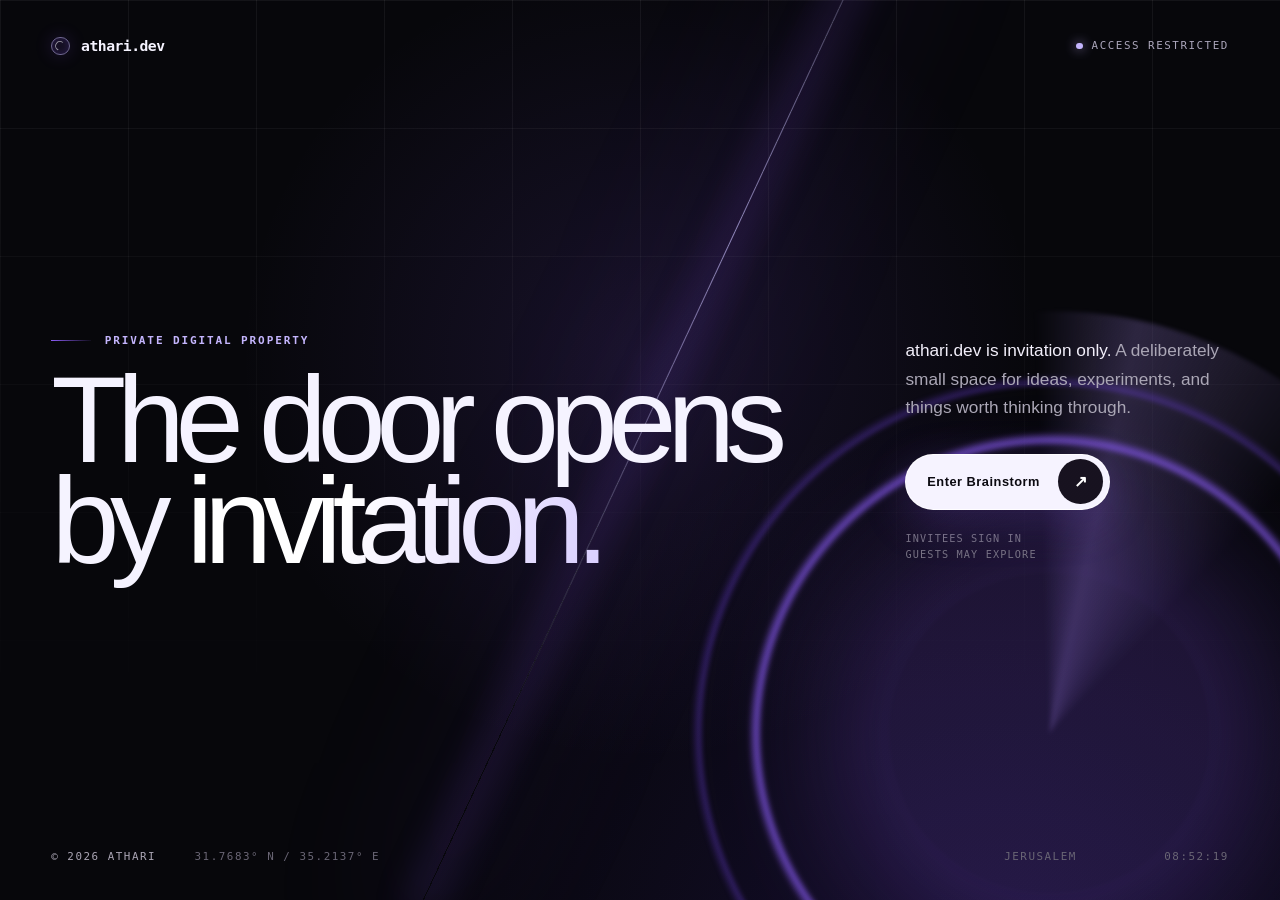
==== commit 5eec3a1d: "Redesign athari.dev as an invitation-only property" ====
--- a/index.html
+++ b/index.html
@@ -1,81 +1,496 @@
-<!doctype html>
+<!DOCTYPE html>
 <html lang="en">
   <head>
-    <meta charset="utf-8" />
-    <meta name="viewport" content="width=device-width, initial-scale=1" />
-    <meta name="description" content="athari.dev" />
-    <meta name="theme-color" content="#000000" />
-    <link rel="icon" type="image/svg+xml" href="/favicon.svg" />
-    <title>athari.dev</title>
+    <meta charset="utf-8">
+    <meta name="viewport" content="width=device-width, initial-scale=1">
+    <meta name="description" content="athari.dev is a private, invitation-only digital property.">
+    <meta name="theme-color" content="#07070b">
+    <meta property="og:type" content="website">
+    <meta property="og:url" content="https://athari.dev/">
+    <meta property="og:title" content="athari.dev — Invitation only">
+    <meta property="og:description" content="A private digital property. Access is granted by invitation.">
+    <meta property="og:image" content="https://athari.dev/og.png">
+    <meta name="twitter:card" content="summary_large_image">
+    <meta name="twitter:title" content="athari.dev — Invitation only">
+    <meta name="twitter:description" content="A private digital property. Access is granted by invitation.">
+    <meta name="twitter:image" content="https://athari.dev/og.png">
+    <link rel="canonical" href="https://athari.dev/">
+    <link rel="icon" type="image/svg+xml" href="/favicon.svg">
+    <title>athari.dev — Invitation only</title>
     <style>
-      * { box-sizing: border-box; margin: 0; }
-      html, body { height: 100%; }
+      :root {
+        color-scheme: dark;
+        --ink: #f5f3ff;
+        --muted: #9d99ad;
+        --line: rgba(255, 255, 255, 0.105);
+        --violet: #8b5cf6;
+        --violet-light: #c4b5fd;
+        --surface: rgba(14, 12, 22, 0.68);
+        --mx: 50%;
+        --my: 40%;
+      }
+
+      * { box-sizing: border-box; }
+
+      html {
+        min-width: 320px;
+        min-height: 100%;
+        background: #07070b;
+      }
+
       body {
-        display: grid;
-        place-items: center;
-        background: #000;
-        color: #46f27a;
-        font-family: ui-monospace, "SF Mono", SFMono-Regular, Menlo, Consolas, monospace;
-        overflow: hidden;
-      }
-      /* Faint scanlines, very quiet. */
-      body::after {
-        content: "";
+        min-height: 100svh;
+        margin: 0;
+        overflow-x: hidden;
+        background:
+          radial-gradient(circle at var(--mx) var(--my), rgba(139, 92, 246, 0.13), transparent 25rem),
+          radial-gradient(ellipse at 78% 112%, rgba(84, 46, 190, 0.2), transparent 42%),
+          #07070b;
+        color: var(--ink);
+        font-family: Inter, ui-sans-serif, -apple-system, BlinkMacSystemFont, "Segoe UI", sans-serif;
+        -webkit-font-smoothing: antialiased;
+      }
+
+      body::before {
         position: fixed;
         inset: 0;
-        background: repeating-linear-gradient(0deg, rgba(0, 0, 0, 0.25) 0 1px, transparent 1px 3px);
+        z-index: 5;
         pointer-events: none;
-      }
-      main { text-align: center; padding: 24px; }
-      .logo {
-        font-size: clamp(2.2rem, 8vw, 4.6rem);
-        font-weight: 700;
+        content: "";
+        opacity: 0.26;
+        background-image:
+          repeating-radial-gradient(circle at 17% 39%, transparent 0 1px, rgba(255,255,255,.045) 1px 1.5px),
+          repeating-linear-gradient(91deg, transparent 0 34px, rgba(255,255,255,.012) 35px);
+        background-size: 4px 4px, 100% 100%;
+        mix-blend-mode: soft-light;
+      }
+
+      a { color: inherit; }
+
+      .shell {
+        position: relative;
+        isolation: isolate;
+        display: grid;
+        min-height: 100svh;
+        grid-template-rows: auto 1fr auto;
+        padding: clamp(1.25rem, 3vw, 2.3rem) clamp(1.15rem, 4vw, 4.75rem);
+      }
+
+      .grid {
+        position: fixed;
+        z-index: -3;
+        inset: 0;
+        pointer-events: none;
+        opacity: 0.55;
+        background-image:
+          linear-gradient(var(--line) 1px, transparent 1px),
+          linear-gradient(90deg, var(--line) 1px, transparent 1px);
+        background-size: clamp(5rem, 10vw, 9rem) clamp(5rem, 10vw, 9rem);
+        mask-image: linear-gradient(to bottom, black, transparent 86%);
+      }
+
+      .beam {
+        position: fixed;
+        z-index: -2;
+        top: -42vh;
+        left: 55%;
+        width: 1px;
+        height: 150vh;
+        pointer-events: none;
+        transform: rotate(25deg);
+        background: linear-gradient(transparent 7%, rgba(196,181,253,.72) 45%, transparent 86%);
+        box-shadow: 0 0 38px 8px rgba(139,92,246,.25), 0 0 150px 38px rgba(139,92,246,.08);
+      }
+
+      .aurora {
+        position: fixed;
+        z-index: -2;
+        right: -12rem;
+        bottom: -16rem;
+        width: min(66vw, 60rem);
+        aspect-ratio: 1;
+        border-radius: 50%;
+        pointer-events: none;
+        filter: blur(2px);
+        background:
+          radial-gradient(circle at 50% 50%, transparent 48%, rgba(138,92,246,.7) 49%, transparent 50.5%),
+          radial-gradient(circle at 50% 50%, transparent 58%, rgba(109,63,227,.38) 58.5%, transparent 60%),
+          conic-gradient(from 185deg, transparent 0 48%, rgba(179,147,255,.22) 52%, transparent 61%);
+        animation: drift 15s ease-in-out infinite alternate;
+      }
+
+      .aurora::after {
+        position: absolute;
+        inset: 31%;
+        border-radius: 50%;
+        content: "";
+        background: rgba(139, 92, 246, 0.14);
+        box-shadow: 0 0 130px 55px rgba(139, 92, 246, 0.22);
+      }
+
+      .nav,
+      .footer {
+        display: flex;
+        align-items: center;
+        justify-content: space-between;
+        gap: 1.5rem;
+        font-family: ui-monospace, "SFMono-Regular", Consolas, monospace;
+        font-size: 0.68rem;
+        letter-spacing: 0.14em;
+        text-transform: uppercase;
+      }
+
+      .brand {
+        display: inline-flex;
+        align-items: center;
+        gap: 0.72rem;
+        color: var(--ink);
+        font-family: inherit;
+        font-size: 0.92rem;
+        font-weight: 680;
+        letter-spacing: -0.035em;
+        text-decoration: none;
+        text-transform: none;
+      }
+
+      .brand-mark {
+        position: relative;
+        width: 1.15rem;
+        aspect-ratio: 1;
+        border: 1px solid rgba(196,181,253,.55);
+        border-radius: 50%;
+        box-shadow: inset 0 0 12px rgba(139,92,246,.3), 0 0 18px rgba(139,92,246,.2);
+      }
+
+      .brand-mark::before {
+        position: absolute;
+        inset: 3px;
+        border: 1px solid rgba(255,255,255,.55);
+        border-radius: 50%;
+        content: "";
+        clip-path: inset(0 47% 0 0);
+        transform: rotate(32deg);
+      }
+
+      .access-state {
+        display: inline-flex;
+        align-items: center;
+        gap: 0.55rem;
+        color: #aaa5ba;
+      }
+
+      .access-state::before {
+        width: 0.42rem;
+        height: 0.42rem;
+        border-radius: 50%;
+        background: var(--violet-light);
+        box-shadow: 0 0 12px rgba(196,181,253,.85);
+        content: "";
+        animation: pulse 2.8s ease-in-out infinite;
+      }
+
+      main {
+        display: grid;
+        align-items: center;
+        padding: clamp(4rem, 10vh, 8.5rem) 0;
+      }
+
+      .hero {
+        display: grid;
+        width: min(100%, 82rem);
+        margin: 0 auto;
+        grid-template-columns: minmax(0, 1fr) minmax(16rem, 0.43fr);
+        align-items: end;
+        gap: clamp(3rem, 8vw, 9rem);
+      }
+
+      .eyebrow {
+        display: flex;
+        align-items: center;
+        gap: 0.85rem;
+        margin: 0 0 1.45rem;
+        color: var(--violet-light);
+        font-family: ui-monospace, "SFMono-Regular", Consolas, monospace;
+        font-size: 0.69rem;
+        font-weight: 560;
+        letter-spacing: 0.17em;
+        text-transform: uppercase;
+      }
+
+      .eyebrow::before {
+        width: 2.5rem;
+        height: 1px;
+        content: "";
+        background: linear-gradient(90deg, var(--violet), rgba(139,92,246,.08));
+      }
+
+      h1 {
+        max-width: 11ch;
+        margin: 0;
+        font-size: clamp(4rem, 9.6vw, 9.5rem);
+        font-weight: 470;
+        letter-spacing: -0.078em;
+        line-height: 0.82;
+        text-wrap: balance;
+      }
+
+      .word {
+        position: relative;
+        display: inline-block;
+        color: transparent;
+        background: linear-gradient(112deg, #fff 18%, #d9ceff 48%, #8b5cf6 76%, #faf9ff 90%);
+        background-clip: text;
+        -webkit-background-clip: text;
+        background-size: 220% auto;
+        animation: shimmer 8s linear infinite;
+      }
+
+      .side {
+        padding-bottom: 0.6rem;
+      }
+
+      .description {
+        max-width: 28rem;
+        margin: 0 0 2rem;
+        color: #aaa6b5;
+        font-size: clamp(1rem, 1.35vw, 1.18rem);
+        line-height: 1.65;
+        text-wrap: pretty;
+      }
+
+      .description strong {
+        color: #f2effa;
+        font-weight: 520;
+      }
+
+      .actions {
+        display: flex;
+        flex-wrap: wrap;
+        align-items: center;
+        gap: 1.35rem;
+      }
+
+      .enter {
+        --tx: 0px;
+        --ty: 0px;
+        position: relative;
+        display: inline-flex;
+        min-height: 3.5rem;
+        align-items: center;
+        justify-content: center;
+        gap: 1.15rem;
+        overflow: hidden;
+        padding: 0.2rem 0.35rem 0.2rem 1.3rem;
+        border: 1px solid rgba(255,255,255,.85);
+        border-radius: 999px;
+        color: #0b0910;
+        background: #f6f3ff;
+        box-shadow: 0 12px 45px rgba(139,92,246,.22);
+        font-size: 0.8rem;
+        font-weight: 720;
         letter-spacing: 0.04em;
-        color: #eafbe7;
-        text-shadow: 0 0 18px rgba(70, 242, 122, 0.35);
-      }
-      .logo em { font-style: normal; color: #46f27a; }
-      .line {
-        margin-top: 22px;
-        min-height: 1.4em;
-        font-size: clamp(0.95rem, 2.6vw, 1.25rem);
-        letter-spacing: 0.12em;
-        color: rgba(70, 242, 122, 0.85);
-      }
-      .cursor {
-        display: inline-block;
-        width: 0.55em;
-        height: 1.1em;
-        margin-left: 2px;
-        background: #46f27a;
-        vertical-align: text-bottom;
-        animation: blink 1.05s steps(1) infinite;
-      }
-      @keyframes blink { 50% { opacity: 0; } }
+        text-decoration: none;
+        transform: translate(var(--tx), var(--ty));
+        transition: transform .25s ease, box-shadow .25s ease;
+      }
+
+      .enter::before {
+        position: absolute;
+        inset: 0;
+        content: "";
+        background: linear-gradient(100deg, transparent 20%, rgba(139,92,246,.16) 45%, transparent 70%);
+        transform: translateX(-120%);
+        transition: transform .65s ease;
+      }
+
+      .enter:hover::before { transform: translateX(120%); }
+
+      .enter:hover {
+        box-shadow: 0 18px 60px rgba(139,92,246,.34);
+      }
+
+      .enter:focus-visible,
+      .brand:focus-visible {
+        outline: 2px solid var(--violet-light);
+        outline-offset: 5px;
+      }
+
+      .enter-icon {
+        display: grid;
+        width: 2.8rem;
+        height: 2.8rem;
+        place-items: center;
+        border-radius: 50%;
+        color: white;
+        background: #17121f;
+        font-size: 1rem;
+        transition: transform .3s ease;
+      }
+
+      .enter:hover .enter-icon { transform: rotate(45deg); }
+
+      .microcopy {
+        color: #777282;
+        font-family: ui-monospace, "SFMono-Regular", Consolas, monospace;
+        font-size: 0.64rem;
+        line-height: 1.5;
+        letter-spacing: 0.11em;
+        text-transform: uppercase;
+      }
+
+      .footer {
+        color: #696574;
+      }
+
+      .footer > div {
+        display: flex;
+        align-items: center;
+        gap: clamp(1rem, 3vw, 2.6rem);
+      }
+
+      .index { color: #aaa5b4; }
+
+      .clock { min-width: 7.1rem; text-align: right; }
+
+      .reveal {
+        opacity: 0;
+        transform: translateY(16px);
+        animation: reveal .9s cubic-bezier(.2,.8,.2,1) forwards;
+      }
+
+      .delay-1 { animation-delay: .08s; }
+      .delay-2 { animation-delay: .2s; }
+      .delay-3 { animation-delay: .34s; }
+
+      @keyframes reveal { to { opacity: 1; transform: translateY(0); } }
+      @keyframes shimmer { to { background-position: -220% center; } }
+      @keyframes pulse { 50% { opacity: .45; transform: scale(.75); } }
+      @keyframes drift { to { transform: translate(-2.5rem, -1.5rem) rotate(8deg); } }
+
+      @media (max-width: 860px) {
+        .hero {
+          width: min(100%, 42rem);
+          grid-template-columns: 1fr;
+          align-items: start;
+          gap: 2.8rem;
+        }
+
+        h1 { font-size: clamp(4.2rem, 16vw, 7.2rem); }
+        .side { padding-left: clamp(0rem, 8vw, 4rem); }
+        .aurora { right: -16rem; width: 52rem; opacity: .7; }
+      }
+
+      @media (max-width: 560px) {
+        .shell { padding: 1.25rem; }
+        .access-state span { display: none; }
+        main { padding: 4.8rem 0; }
+        .hero { gap: 2.3rem; }
+        h1 { font-size: clamp(4rem, 19.5vw, 6.2rem); }
+        .side { padding-left: 0; }
+        .footer .coordinates { display: none; }
+        .description { font-size: .98rem; }
+        .microcopy { width: 100%; }
+      }
+
       @media (prefers-reduced-motion: reduce) {
-        .cursor { animation: none; }
+        *, *::before, *::after {
+          scroll-behavior: auto !important;
+          animation-duration: .01ms !important;
+          animation-iteration-count: 1 !important;
+          transition-duration: .01ms !important;
+        }
       }
     </style>
   </head>
   <body>
-    <main>
-      <p class="logo">athari<em>.dev</em></p>
-      <p class="line" aria-label="welcome to the matrix"><span id="typed"></span><span class="cursor"></span></p>
-    </main>
+    <div class="shell">
+      <div class="grid" aria-hidden="true"></div>
+      <div class="beam" aria-hidden="true"></div>
+      <div class="aurora" aria-hidden="true"></div>
+
+      <nav class="nav reveal" aria-label="Primary">
+        <a class="brand" href="/" aria-label="athari.dev home">
+          <span class="brand-mark" aria-hidden="true"></span>
+          <span>athari.dev</span>
+        </a>
+        <div class="access-state" role="status" aria-label="Access is restricted">
+          <span>Access restricted</span>
+        </div>
+      </nav>
+
+      <main>
+        <section class="hero" aria-labelledby="hero-title">
+          <div>
+            <p class="eyebrow reveal delay-1">Private digital property</p>
+            <h1 id="hero-title" class="reveal delay-2">The door opens by <span class="word">invitation.</span></h1>
+          </div>
+
+          <div class="side reveal delay-3">
+            <p class="description">
+              <strong>athari.dev is invitation only.</strong> A deliberately small space for ideas, experiments, and things worth thinking through.
+            </p>
+            <div class="actions">
+              <a class="enter" href="https://brainstorm.athari.dev/" data-magnetic>
+                <span>Enter Brainstorm</span>
+                <span class="enter-icon" aria-hidden="true">↗</span>
+              </a>
+              <span class="microcopy">Invitees sign in<br>Guests may explore</span>
+            </div>
+          </div>
+        </section>
+      </main>
+
+      <footer class="footer reveal delay-3">
+        <div>
+          <span class="index">© <span id="year">2026</span> Athari</span>
+          <span class="coordinates">31.7683° N / 35.2137° E</span>
+        </div>
+        <div>
+          <span>Jerusalem</span>
+          <time class="clock" id="clock">--:--:--</time>
+        </div>
+      </footer>
+    </div>
+
     <script>
-      const text = "welcome to the matrix";
-      const out = document.getElementById("typed");
-      const reduce = matchMedia("(prefers-reduced-motion: reduce)").matches;
-      if (reduce) {
-        out.textContent = text;
-      } else {
-        let i = 0;
-        (function type() {
-          if (i <= text.length) {
-            out.textContent = text.slice(0, i++);
-            setTimeout(type, 46 + Math.random() * 70);
-          }
-        })();
+      const reduceMotion = matchMedia('(prefers-reduced-motion: reduce)').matches;
+      const root = document.documentElement;
+      const magnetic = document.querySelector('[data-magnetic]');
+      const clock = document.getElementById('clock');
+
+      document.getElementById('year').textContent = new Date().getFullYear();
+
+      function updateClock() {
+        clock.textContent = new Intl.DateTimeFormat('en-GB', {
+          timeZone: 'Asia/Jerusalem',
+          hour: '2-digit',
+          minute: '2-digit',
+          second: '2-digit',
+          hour12: false
+        }).format(new Date());
+      }
+
+      updateClock();
+      setInterval(updateClock, 1000);
+
+      if (!reduceMotion) {
+        window.addEventListener('pointermove', (event) => {
+          root.style.setProperty('--mx', `${event.clientX}px`);
+          root.style.setProperty('--my', `${event.clientY}px`);
+        }, { passive: true });
+
+        magnetic.addEventListener('pointermove', (event) => {
+          const bounds = magnetic.getBoundingClientRect();
+          const x = (event.clientX - bounds.left - bounds.width / 2) * 0.12;
+          const y = (event.clientY - bounds.top - bounds.height / 2) * 0.16;
+          magnetic.style.setProperty('--tx', `${x}px`);
+          magnetic.style.setProperty('--ty', `${y}px`);
+        });
+
+        magnetic.addEventListener('pointerleave', () => {
+          magnetic.style.setProperty('--tx', '0px');
+          magnetic.style.setProperty('--ty', '0px');
+        });
       }
     </script>
   </body>
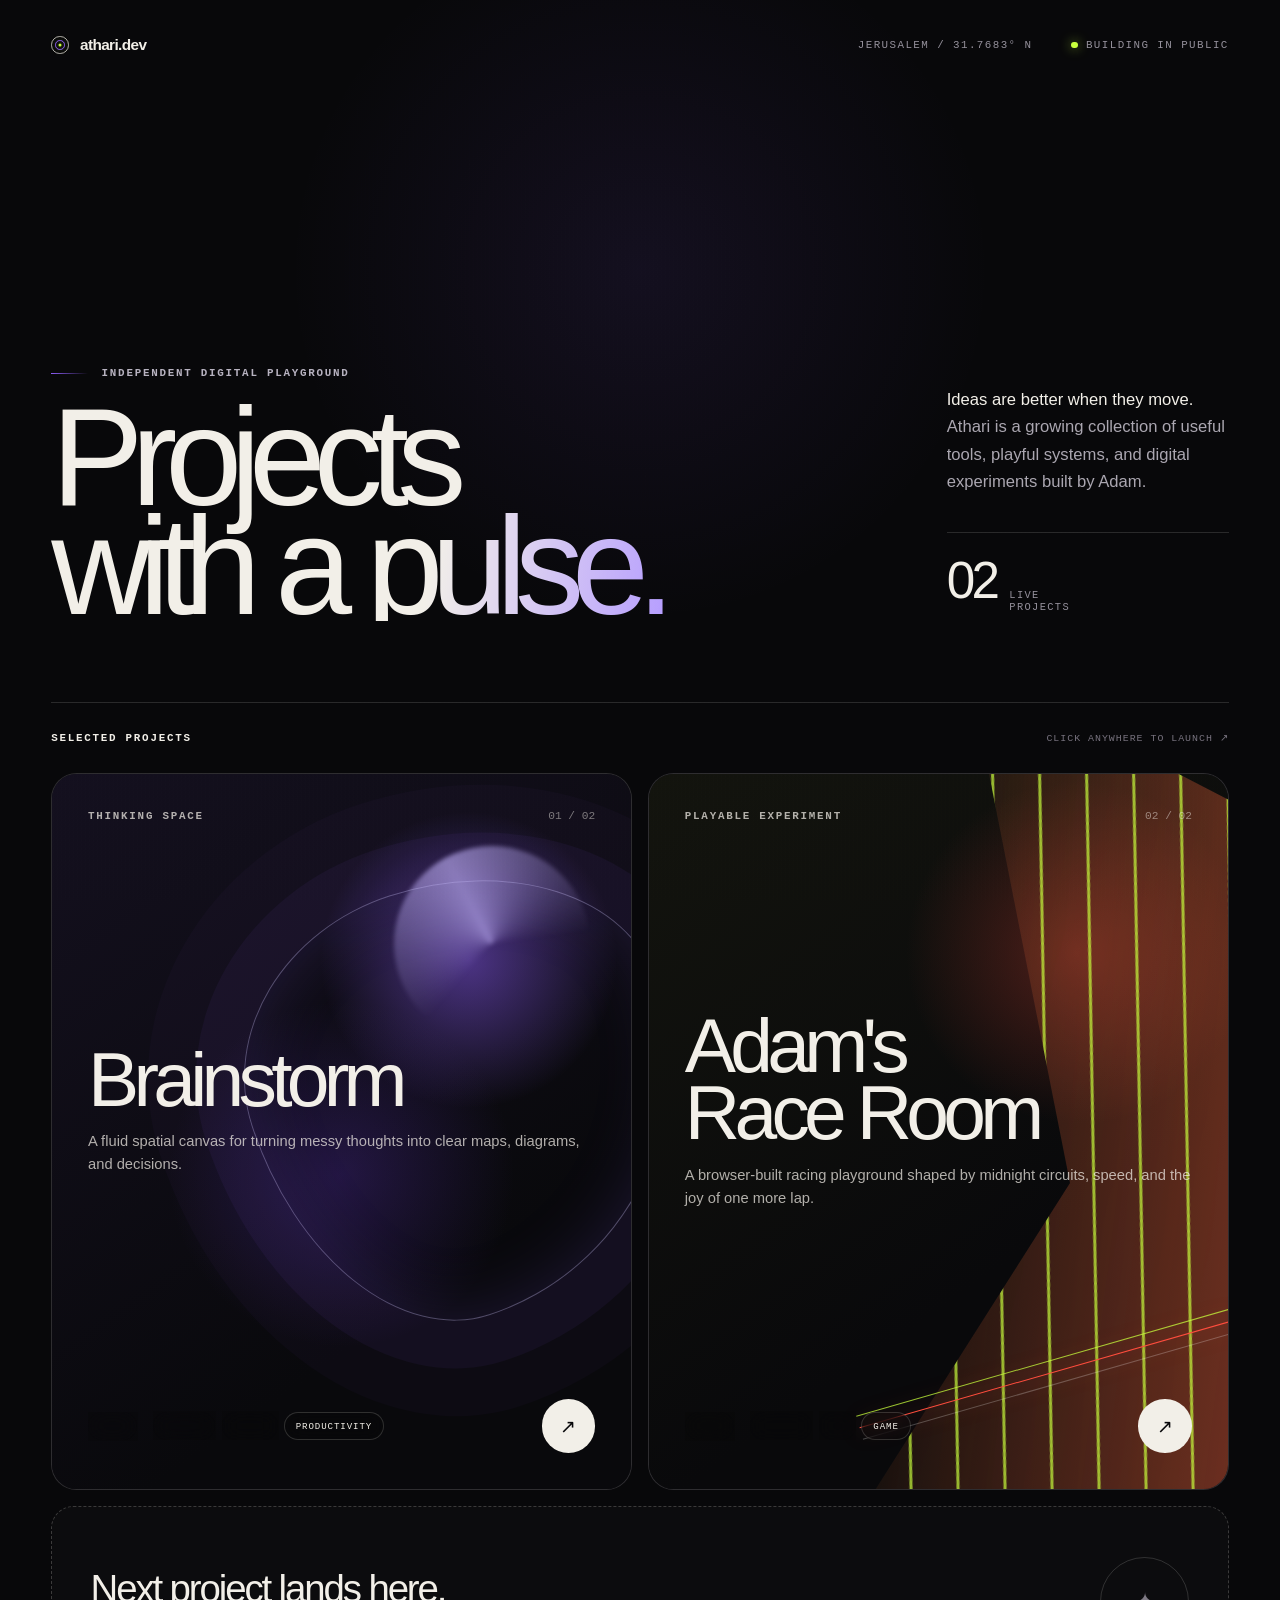
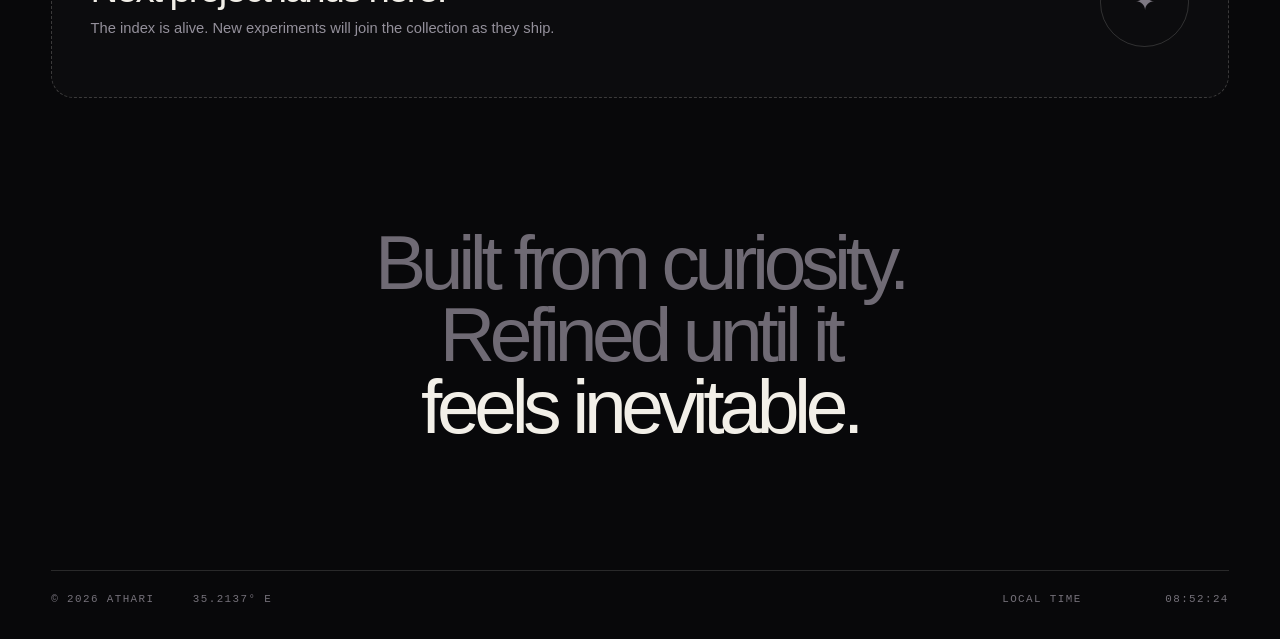
==== commit f7845585: "Turn athari.dev into an expandable project index" ====
--- a/index.html
+++ b/index.html
@@ -3,398 +3,601 @@
   <head>
     <meta charset="utf-8">
     <meta name="viewport" content="width=device-width, initial-scale=1">
-    <meta name="description" content="athari.dev is a private, invitation-only digital property.">
-    <meta name="theme-color" content="#07070b">
+    <meta name="description" content="athari.dev is an independent collection of digital experiments, tools, and playable ideas.">
+    <meta name="theme-color" content="#08080a">
     <meta property="og:type" content="website">
     <meta property="og:url" content="https://athari.dev/">
-    <meta property="og:title" content="athari.dev — Invitation only">
-    <meta property="og:description" content="A private digital property. Access is granted by invitation.">
+    <meta property="og:title" content="athari.dev — Projects with a pulse">
+    <meta property="og:description" content="Independent digital experiments, tools, and playable ideas.">
     <meta property="og:image" content="https://athari.dev/og.png">
     <meta name="twitter:card" content="summary_large_image">
-    <meta name="twitter:title" content="athari.dev — Invitation only">
-    <meta name="twitter:description" content="A private digital property. Access is granted by invitation.">
+    <meta name="twitter:title" content="athari.dev — Projects with a pulse">
+    <meta name="twitter:description" content="Independent digital experiments, tools, and playable ideas.">
     <meta name="twitter:image" content="https://athari.dev/og.png">
     <link rel="canonical" href="https://athari.dev/">
     <link rel="icon" type="image/svg+xml" href="/favicon.svg">
-    <title>athari.dev — Invitation only</title>
+    <title>athari.dev — Projects with a pulse</title>
     <style>
       :root {
         color-scheme: dark;
-        --ink: #f5f3ff;
-        --muted: #9d99ad;
-        --line: rgba(255, 255, 255, 0.105);
+        --paper: #f2efe8;
+        --ink: #08080a;
+        --muted: #94909b;
+        --line: rgba(242, 239, 232, 0.14);
+        --grid: rgba(242, 239, 232, 0.055);
         --violet: #8b5cf6;
-        --violet-light: #c4b5fd;
-        --surface: rgba(14, 12, 22, 0.68);
-        --mx: 50%;
-        --my: 40%;
+        --acid: #c8ff3d;
+        --red: #ff4d3d;
+        --mx: 50vw;
+        --my: 30vh;
       }
 
       * { box-sizing: border-box; }
 
       html {
         min-width: 320px;
-        min-height: 100%;
-        background: #07070b;
+        background: var(--ink);
+        scroll-behavior: smooth;
       }
 
       body {
-        min-height: 100svh;
+        min-height: 100vh;
         margin: 0;
         overflow-x: hidden;
+        color: var(--paper);
         background:
-          radial-gradient(circle at var(--mx) var(--my), rgba(139, 92, 246, 0.13), transparent 25rem),
-          radial-gradient(ellipse at 78% 112%, rgba(84, 46, 190, 0.2), transparent 42%),
-          #07070b;
-        color: var(--ink);
+          radial-gradient(circle at var(--mx) var(--my), rgba(139, 92, 246, 0.09), transparent 22rem),
+          var(--ink);
         font-family: Inter, ui-sans-serif, -apple-system, BlinkMacSystemFont, "Segoe UI", sans-serif;
         -webkit-font-smoothing: antialiased;
       }
 
       body::before {
         position: fixed;
+        z-index: 10;
         inset: 0;
-        z-index: 5;
         pointer-events: none;
         content: "";
-        opacity: 0.26;
+        opacity: 0.28;
         background-image:
-          repeating-radial-gradient(circle at 17% 39%, transparent 0 1px, rgba(255,255,255,.045) 1px 1.5px),
-          repeating-linear-gradient(91deg, transparent 0 34px, rgba(255,255,255,.012) 35px);
+          repeating-radial-gradient(circle at 12% 26%, transparent 0 1px, rgba(255,255,255,.055) 1px 1.5px),
+          repeating-linear-gradient(88deg, transparent 0 54px, rgba(255,255,255,.012) 55px);
         background-size: 4px 4px, 100% 100%;
         mix-blend-mode: soft-light;
       }
 
       a { color: inherit; }
 
-      .shell {
+      .page {
         position: relative;
         isolation: isolate;
-        display: grid;
-        min-height: 100svh;
-        grid-template-rows: auto 1fr auto;
-        padding: clamp(1.25rem, 3vw, 2.3rem) clamp(1.15rem, 4vw, 4.75rem);
-      }
-
-      .grid {
+        width: min(100%, 104rem);
+        margin: 0 auto;
+        padding: clamp(1.15rem, 3vw, 2.25rem) clamp(1.1rem, 4vw, 4.5rem) 2rem;
+      }
+
+      .grid-field {
         position: fixed;
-        z-index: -3;
+        z-index: -2;
         inset: 0;
         pointer-events: none;
-        opacity: 0.55;
         background-image:
-          linear-gradient(var(--line) 1px, transparent 1px),
-          linear-gradient(90deg, var(--line) 1px, transparent 1px);
-        background-size: clamp(5rem, 10vw, 9rem) clamp(5rem, 10vw, 9rem);
-        mask-image: linear-gradient(to bottom, black, transparent 86%);
-      }
-
-      .beam {
-        position: fixed;
-        z-index: -2;
-        top: -42vh;
-        left: 55%;
-        width: 1px;
-        height: 150vh;
-        pointer-events: none;
-        transform: rotate(25deg);
-        background: linear-gradient(transparent 7%, rgba(196,181,253,.72) 45%, transparent 86%);
-        box-shadow: 0 0 38px 8px rgba(139,92,246,.25), 0 0 150px 38px rgba(139,92,246,.08);
-      }
-
-      .aurora {
-        position: fixed;
-        z-index: -2;
-        right: -12rem;
-        bottom: -16rem;
-        width: min(66vw, 60rem);
-        aspect-ratio: 1;
-        border-radius: 50%;
-        pointer-events: none;
-        filter: blur(2px);
-        background:
-          radial-gradient(circle at 50% 50%, transparent 48%, rgba(138,92,246,.7) 49%, transparent 50.5%),
-          radial-gradient(circle at 50% 50%, transparent 58%, rgba(109,63,227,.38) 58.5%, transparent 60%),
-          conic-gradient(from 185deg, transparent 0 48%, rgba(179,147,255,.22) 52%, transparent 61%);
-        animation: drift 15s ease-in-out infinite alternate;
-      }
-
-      .aurora::after {
-        position: absolute;
-        inset: 31%;
-        border-radius: 50%;
-        content: "";
-        background: rgba(139, 92, 246, 0.14);
-        box-shadow: 0 0 130px 55px rgba(139, 92, 246, 0.22);
-      }
-
-      .nav,
+          linear-gradient(var(--grid) 1px, transparent 1px),
+          linear-gradient(90deg, var(--grid) 1px, transparent 1px);
+        background-size: clamp(4.5rem, 9vw, 8rem) clamp(4.5rem, 9vw, 8rem);
+        mask-image: linear-gradient(to bottom, #000 0 70%, transparent 100%);
+      }
+
+      .topbar,
       .footer {
         display: flex;
         align-items: center;
         justify-content: space-between;
         gap: 1.5rem;
         font-family: ui-monospace, "SFMono-Regular", Consolas, monospace;
-        font-size: 0.68rem;
-        letter-spacing: 0.14em;
+        font-size: .68rem;
+        letter-spacing: .13em;
         text-transform: uppercase;
       }
 
       .brand {
         display: inline-flex;
         align-items: center;
-        gap: 0.72rem;
-        color: var(--ink);
-        font-family: inherit;
-        font-size: 0.92rem;
-        font-weight: 680;
-        letter-spacing: -0.035em;
+        gap: .7rem;
+        color: var(--paper);
+        font-family: Inter, ui-sans-serif, sans-serif;
+        font-size: .96rem;
+        font-weight: 690;
+        letter-spacing: -.04em;
         text-decoration: none;
         text-transform: none;
       }
 
       .brand-mark {
         position: relative;
-        width: 1.15rem;
+        width: 1.1rem;
         aspect-ratio: 1;
-        border: 1px solid rgba(196,181,253,.55);
+        border: 1px solid rgba(242,239,232,.7);
         border-radius: 50%;
-        box-shadow: inset 0 0 12px rgba(139,92,246,.3), 0 0 18px rgba(139,92,246,.2);
+      }
+
+      .brand-mark::before,
+      .brand-mark::after {
+        position: absolute;
+        content: "";
+        border-radius: 50%;
       }
 
       .brand-mark::before {
-        position: absolute;
         inset: 3px;
-        border: 1px solid rgba(255,255,255,.55);
-        border-radius: 50%;
-        content: "";
-        clip-path: inset(0 47% 0 0);
-        transform: rotate(32deg);
-      }
-
-      .access-state {
+        border: 1px solid var(--violet);
+      }
+
+      .brand-mark::after {
+        top: 50%;
+        left: 50%;
+        width: 3px;
+        height: 3px;
+        background: var(--acid);
+        transform: translate(-50%, -50%);
+        box-shadow: 0 0 9px var(--acid);
+      }
+
+      .top-meta {
+        display: flex;
+        align-items: center;
+        gap: clamp(1rem, 3vw, 2.75rem);
+        color: var(--muted);
+      }
+
+      .live {
         display: inline-flex;
         align-items: center;
-        gap: 0.55rem;
-        color: #aaa5ba;
-      }
-
-      .access-state::before {
-        width: 0.42rem;
-        height: 0.42rem;
+        gap: .52rem;
+      }
+
+      .live::before {
+        width: .42rem;
+        height: .42rem;
         border-radius: 50%;
-        background: var(--violet-light);
-        box-shadow: 0 0 12px rgba(196,181,253,.85);
+        background: var(--acid);
+        box-shadow: 0 0 12px rgba(200,255,61,.65);
         content: "";
-        animation: pulse 2.8s ease-in-out infinite;
-      }
-
-      main {
-        display: grid;
-        align-items: center;
-        padding: clamp(4rem, 10vh, 8.5rem) 0;
+        animation: blink 2.2s ease-in-out infinite;
       }
 
       .hero {
         display: grid;
-        width: min(100%, 82rem);
-        margin: 0 auto;
-        grid-template-columns: minmax(0, 1fr) minmax(16rem, 0.43fr);
+        min-height: min(72vh, 48rem);
+        grid-template-columns: minmax(0, 1fr) minmax(14rem, .35fr);
         align-items: end;
-        gap: clamp(3rem, 8vw, 9rem);
-      }
-
-      .eyebrow {
+        gap: clamp(2rem, 7vw, 8rem);
+        padding: clamp(5.5rem, 13vh, 10rem) 0 clamp(4rem, 9vh, 7rem);
+      }
+
+      .hero-kicker,
+      .section-label,
+      .project-kicker {
+        font-family: ui-monospace, "SFMono-Regular", Consolas, monospace;
+        font-size: .68rem;
+        font-weight: 560;
+        letter-spacing: .16em;
+        text-transform: uppercase;
+      }
+
+      .hero-kicker {
         display: flex;
         align-items: center;
-        gap: 0.85rem;
+        gap: .85rem;
         margin: 0 0 1.45rem;
-        color: var(--violet-light);
-        font-family: ui-monospace, "SFMono-Regular", Consolas, monospace;
-        font-size: 0.69rem;
-        font-weight: 560;
-        letter-spacing: 0.17em;
-        text-transform: uppercase;
-      }
-
-      .eyebrow::before {
-        width: 2.5rem;
+        color: #b7b2c0;
+      }
+
+      .hero-kicker::before {
+        width: 2.3rem;
         height: 1px;
+        background: linear-gradient(90deg, var(--violet), transparent);
         content: "";
-        background: linear-gradient(90deg, var(--violet), rgba(139,92,246,.08));
       }
 
       h1 {
-        max-width: 11ch;
+        max-width: 8.8ch;
         margin: 0;
-        font-size: clamp(4rem, 9.6vw, 9.5rem);
-        font-weight: 470;
-        letter-spacing: -0.078em;
-        line-height: 0.82;
+        font-size: clamp(4.4rem, 10.8vw, 11.5rem);
+        font-weight: 460;
+        letter-spacing: -.087em;
+        line-height: .79;
         text-wrap: balance;
       }
 
-      .word {
+      .pulse-word {
         position: relative;
         display: inline-block;
         color: transparent;
-        background: linear-gradient(112deg, #fff 18%, #d9ceff 48%, #8b5cf6 76%, #faf9ff 90%);
+        background: linear-gradient(100deg, var(--paper) 10%, #b59cff 44%, var(--acid) 80%, var(--paper));
         background-clip: text;
         -webkit-background-clip: text;
-        background-size: 220% auto;
-        animation: shimmer 8s linear infinite;
-      }
-
-      .side {
-        padding-bottom: 0.6rem;
-      }
-
-      .description {
+        background-size: 240% auto;
+        animation: shimmer 9s linear infinite;
+      }
+
+      .hero-side {
+        padding-bottom: .5rem;
+      }
+
+      .hero-copy {
         max-width: 28rem;
-        margin: 0 0 2rem;
-        color: #aaa6b5;
-        font-size: clamp(1rem, 1.35vw, 1.18rem);
+        margin: 0 0 2.3rem;
+        color: #aaa6b0;
+        font-size: clamp(1rem, 1.3vw, 1.18rem);
         line-height: 1.65;
         text-wrap: pretty;
       }
 
-      .description strong {
-        color: #f2effa;
-        font-weight: 520;
-      }
-
-      .actions {
+      .hero-copy strong { color: var(--paper); font-weight: 540; }
+
+      .counter {
         display: flex;
-        flex-wrap: wrap;
+        align-items: baseline;
+        gap: .8rem;
+        padding-top: 1.1rem;
+        border-top: 1px solid var(--line);
+      }
+
+      .counter strong {
+        font-size: clamp(2.5rem, 4vw, 4rem);
+        font-weight: 460;
+        letter-spacing: -.07em;
+      }
+
+      .counter span {
+        color: var(--muted);
+        font-family: ui-monospace, "SFMono-Regular", Consolas, monospace;
+        font-size: .65rem;
+        letter-spacing: .13em;
+        text-transform: uppercase;
+      }
+
+      .projects-head {
+        display: flex;
         align-items: center;
-        gap: 1.35rem;
-      }
-
-      .enter {
-        --tx: 0px;
-        --ty: 0px;
+        justify-content: space-between;
+        gap: 1rem;
+        padding: 1.25rem 0;
+        border-top: 1px solid var(--line);
+      }
+
+      .section-label { color: var(--paper); }
+
+      .section-note {
+        color: #77727e;
+        font-family: ui-monospace, "SFMono-Regular", Consolas, monospace;
+        font-size: .62rem;
+        letter-spacing: .1em;
+        text-transform: uppercase;
+      }
+
+      .project-grid {
+        display: grid;
+        grid-template-columns: repeat(2, minmax(0, 1fr));
+        gap: 1rem;
+      }
+
+      .project {
+        --accent: var(--violet);
+        --accent-2: #c4b5fd;
+        --rx: 0deg;
+        --ry: 0deg;
+        --px: 50%;
+        --py: 50%;
         position: relative;
-        display: inline-flex;
-        min-height: 3.5rem;
+        min-height: clamp(29rem, 56vw, 46rem);
+        overflow: hidden;
+        border: 1px solid var(--line);
+        border-radius: clamp(1.2rem, 2vw, 1.9rem);
+        background: #0e0d12;
+        transform: perspective(1200px) rotateX(var(--rx)) rotateY(var(--ry));
+        transform-style: preserve-3d;
+        transition: transform .35s cubic-bezier(.2,.8,.2,1), border-color .35s ease;
+      }
+
+      .project::before {
+        position: absolute;
+        z-index: 3;
+        inset: 0;
+        pointer-events: none;
+        content: "";
+        opacity: 0;
+        background: radial-gradient(circle at var(--px) var(--py), rgba(255,255,255,.16), transparent 25%);
+        transition: opacity .35s ease;
+      }
+
+      .project:hover {
+        border-color: rgba(242,239,232,.3);
+      }
+
+      .project:hover::before { opacity: 1; }
+
+      .project-link {
+        position: absolute;
+        z-index: 5;
+        inset: 0;
+        display: flex;
+        flex-direction: column;
+        justify-content: space-between;
+        padding: clamp(1.25rem, 2.8vw, 2.4rem);
+        text-decoration: none;
+      }
+
+      .project-link:focus-visible {
+        outline: 2px solid var(--accent);
+        outline-offset: -6px;
+        border-radius: inherit;
+      }
+
+      .project-top,
+      .project-bottom,
+      .project-meta,
+      .tags {
+        display: flex;
         align-items: center;
-        justify-content: center;
-        gap: 1.15rem;
-        overflow: hidden;
-        padding: 0.2rem 0.35rem 0.2rem 1.3rem;
-        border: 1px solid rgba(255,255,255,.85);
+      }
+
+      .project-top,
+      .project-bottom { justify-content: space-between; gap: 1.5rem; }
+
+      .project-kicker { color: rgba(242,239,232,.72); }
+
+      .project-number {
+        color: rgba(242,239,232,.48);
+        font-family: ui-monospace, "SFMono-Regular", Consolas, monospace;
+        font-size: .7rem;
+      }
+
+      .project-content {
+        max-width: 35rem;
+        transform: translateZ(22px);
+      }
+
+      .project-title {
+        margin: 0 0 1.05rem;
+        font-size: clamp(3rem, 6vw, 6.5rem);
+        font-weight: 480;
+        letter-spacing: -.075em;
+        line-height: .88;
+        text-wrap: balance;
+      }
+
+      .project-description {
+        max-width: 32rem;
+        margin: 0;
+        color: rgba(242,239,232,.72);
+        font-size: clamp(.92rem, 1.15vw, 1.08rem);
+        line-height: 1.55;
+      }
+
+      .project-meta { gap: 1rem; flex-wrap: wrap; }
+
+      .tags { gap: .4rem; flex-wrap: wrap; }
+
+      .tag,
+      .status {
+        padding: .48rem .68rem;
+        border: 1px solid rgba(242,239,232,.17);
         border-radius: 999px;
-        color: #0b0910;
-        background: #f6f3ff;
-        box-shadow: 0 12px 45px rgba(139,92,246,.22);
-        font-size: 0.8rem;
-        font-weight: 720;
-        letter-spacing: 0.04em;
-        text-decoration: none;
-        transform: translate(var(--tx), var(--ty));
-        transition: transform .25s ease, box-shadow .25s ease;
-      }
-
-      .enter::before {
-        position: absolute;
-        inset: 0;
-        content: "";
-        background: linear-gradient(100deg, transparent 20%, rgba(139,92,246,.16) 45%, transparent 70%);
-        transform: translateX(-120%);
-        transition: transform .65s ease;
-      }
-
-      .enter:hover::before { transform: translateX(120%); }
-
-      .enter:hover {
-        box-shadow: 0 18px 60px rgba(139,92,246,.34);
-      }
-
-      .enter:focus-visible,
-      .brand:focus-visible {
-        outline: 2px solid var(--violet-light);
-        outline-offset: 5px;
-      }
-
-      .enter-icon {
+        background: rgba(8,8,10,.28);
+        backdrop-filter: blur(10px);
+        font-family: ui-monospace, "SFMono-Regular", Consolas, monospace;
+        font-size: .57rem;
+        letter-spacing: .1em;
+        text-transform: uppercase;
+      }
+
+      .status {
+        color: var(--accent-2);
+        border-color: var(--accent);
+      }
+
+      .launch {
         display: grid;
-        width: 2.8rem;
-        height: 2.8rem;
+        flex: 0 0 auto;
+        width: 3.35rem;
+        aspect-ratio: 1;
         place-items: center;
         border-radius: 50%;
-        color: white;
-        background: #17121f;
-        font-size: 1rem;
-        transition: transform .3s ease;
-      }
-
-      .enter:hover .enter-icon { transform: rotate(45deg); }
-
-      .microcopy {
-        color: #777282;
-        font-family: ui-monospace, "SFMono-Regular", Consolas, monospace;
-        font-size: 0.64rem;
-        line-height: 1.5;
-        letter-spacing: 0.11em;
-        text-transform: uppercase;
-      }
+        color: var(--ink);
+        background: var(--paper);
+        font-size: 1.2rem;
+        transition: transform .35s ease, background .35s ease;
+      }
+
+      .project:hover .launch {
+        background: var(--accent-2);
+        transform: rotate(45deg) scale(1.06);
+      }
+
+      .project-visual {
+        position: absolute;
+        z-index: 1;
+        inset: 0;
+        overflow: hidden;
+        pointer-events: none;
+      }
+
+      .project-visual::before,
+      .project-visual::after {
+        position: absolute;
+        content: "";
+      }
+
+      .visual-brainstorm {
+        background:
+          radial-gradient(circle at 72% 26%, rgba(139,92,246,.5), transparent 22%),
+          radial-gradient(circle at 50% 56%, rgba(85,47,172,.32), transparent 35%),
+          linear-gradient(145deg, #14101f, #09090c 70%);
+      }
+
+      .visual-brainstorm::before {
+        top: 15%;
+        right: -9%;
+        width: 74%;
+        aspect-ratio: 1;
+        border: 1px solid rgba(196,181,253,.38);
+        border-radius: 47% 53% 61% 39% / 41% 38% 62% 59%;
+        box-shadow:
+          inset 0 0 70px rgba(139,92,246,.16),
+          0 0 0 3rem rgba(139,92,246,.055),
+          0 0 0 6rem rgba(139,92,246,.028);
+        transform: rotate(-18deg);
+        animation: morph 13s ease-in-out infinite alternate;
+      }
+
+      .visual-brainstorm::after {
+        top: 10%;
+        right: 7%;
+        width: 34%;
+        aspect-ratio: 1;
+        border-radius: 50%;
+        background: conic-gradient(from 220deg, transparent, rgba(196,181,253,.6), transparent 62%);
+        filter: blur(2px);
+        animation: spin 18s linear infinite;
+      }
+
+      .visual-race {
+        background:
+          radial-gradient(circle at 74% 25%, rgba(255,77,61,.28), transparent 25%),
+          linear-gradient(145deg, #13140e, #09090b 66%);
+      }
+
+      .visual-race::before {
+        top: -12%;
+        right: -30%;
+        width: 95%;
+        height: 135%;
+        background:
+          repeating-linear-gradient(82deg, transparent 0 22px, rgba(200,255,61,.7) 23px 25px, transparent 26px 47px),
+          linear-gradient(90deg, transparent, rgba(255,77,61,.48));
+        clip-path: polygon(10% 0, 100% 19%, 100% 78%, 0 100%, 40% 52%);
+        filter: drop-shadow(0 0 18px rgba(200,255,61,.22));
+        transform: rotate(7deg);
+        animation: rush 7s ease-in-out infinite alternate;
+      }
+
+      .visual-race::after {
+        right: -3%;
+        bottom: 16%;
+        width: 68%;
+        height: 1px;
+        background: var(--red);
+        box-shadow: 0 -12px 0 rgba(200,255,61,.75), 0 12px 0 rgba(255,255,255,.24), 0 0 25px var(--red);
+        transform: rotate(-16deg);
+      }
+
+      .future {
+        grid-column: 1 / -1;
+        display: grid;
+        min-height: 12rem;
+        grid-template-columns: 1fr auto;
+        align-items: center;
+        gap: 2rem;
+        padding: clamp(1.5rem, 3vw, 2.7rem);
+        border: 1px dashed rgba(242,239,232,.2);
+        border-radius: 1.4rem;
+        background: rgba(242,239,232,.018);
+      }
+
+      .future h2 {
+        margin: 0 0 .55rem;
+        font-size: clamp(1.8rem, 3vw, 3rem);
+        font-weight: 490;
+        letter-spacing: -.055em;
+      }
+
+      .future p {
+        margin: 0;
+        color: var(--muted);
+        font-size: .92rem;
+      }
+
+      .future-mark {
+        display: grid;
+        width: clamp(4rem, 7vw, 6rem);
+        aspect-ratio: 1;
+        place-items: center;
+        border: 1px solid rgba(242,239,232,.16);
+        border-radius: 50%;
+        color: #7e7983;
+        font-size: 1.5rem;
+        animation: spin 16s linear infinite;
+      }
+
+      .manifesto {
+        display: grid;
+        min-height: 48vh;
+        place-items: center;
+        padding: 8rem 0;
+        text-align: center;
+      }
+
+      .manifesto p {
+        max-width: 16ch;
+        margin: 0;
+        color: #6f6a74;
+        font-size: clamp(2.5rem, 6vw, 6.4rem);
+        font-weight: 480;
+        letter-spacing: -.07em;
+        line-height: .94;
+        text-wrap: balance;
+      }
+
+      .manifesto strong { color: var(--paper); font-weight: inherit; }
 
       .footer {
-        color: #696574;
-      }
-
-      .footer > div {
-        display: flex;
-        align-items: center;
-        gap: clamp(1rem, 3vw, 2.6rem);
-      }
-
-      .index { color: #aaa5b4; }
-
-      .clock { min-width: 7.1rem; text-align: right; }
+        padding-top: 1.35rem;
+        border-top: 1px solid var(--line);
+        color: #75717a;
+      }
+
+      .footer > div { display: flex; gap: clamp(1rem,3vw,2.5rem); }
+      .clock { min-width: 6.8rem; text-align: right; }
 
       .reveal {
         opacity: 0;
-        transform: translateY(16px);
-        animation: reveal .9s cubic-bezier(.2,.8,.2,1) forwards;
-      }
-
-      .delay-1 { animation-delay: .08s; }
-      .delay-2 { animation-delay: .2s; }
-      .delay-3 { animation-delay: .34s; }
-
-      @keyframes reveal { to { opacity: 1; transform: translateY(0); } }
-      @keyframes shimmer { to { background-position: -220% center; } }
-      @keyframes pulse { 50% { opacity: .45; transform: scale(.75); } }
-      @keyframes drift { to { transform: translate(-2.5rem, -1.5rem) rotate(8deg); } }
-
-      @media (max-width: 860px) {
-        .hero {
-          width: min(100%, 42rem);
-          grid-template-columns: 1fr;
-          align-items: start;
-          gap: 2.8rem;
-        }
-
-        h1 { font-size: clamp(4.2rem, 16vw, 7.2rem); }
-        .side { padding-left: clamp(0rem, 8vw, 4rem); }
-        .aurora { right: -16rem; width: 52rem; opacity: .7; }
+        transform: translateY(18px);
+        transition: opacity .8s ease, transform .8s cubic-bezier(.2,.8,.2,1);
+      }
+
+      .reveal.is-visible { opacity: 1; transform: translateY(0); }
+
+      @keyframes shimmer { to { background-position: -240% center; } }
+      @keyframes blink { 50% { opacity: .35; transform: scale(.72); } }
+      @keyframes spin { to { transform: rotate(360deg); } }
+      @keyframes morph { to { border-radius: 62% 38% 44% 56% / 55% 62% 38% 45%; transform: rotate(12deg) scale(1.06); } }
+      @keyframes rush { to { transform: rotate(3deg) translateX(2.2rem); } }
+
+      @media (max-width: 900px) {
+        .hero { grid-template-columns: 1fr; gap: 3rem; }
+        .hero-side { max-width: 35rem; margin-left: auto; }
+        .project-grid { grid-template-columns: 1fr; }
+        .future { grid-column: auto; }
+        .project { min-height: min(82vh, 42rem); }
       }
 
       @media (max-width: 560px) {
-        .shell { padding: 1.25rem; }
-        .access-state span { display: none; }
-        main { padding: 4.8rem 0; }
-        .hero { gap: 2.3rem; }
-        h1 { font-size: clamp(4rem, 19.5vw, 6.2rem); }
-        .side { padding-left: 0; }
-        .footer .coordinates { display: none; }
-        .description { font-size: .98rem; }
-        .microcopy { width: 100%; }
+        .page { padding-inline: 1rem; }
+        .top-meta .location, .footer .coordinates { display: none; }
+        .hero { min-height: 82svh; padding-top: 5rem; }
+        h1 { font-size: clamp(4.1rem, 19vw, 6.7rem); }
+        .project { min-height: 36rem; }
+        .project-bottom { align-items: end; }
+        .tags .tag:nth-child(n+3) { display: none; }
+        .future { min-height: 10rem; }
+        .section-note { display: none; }
       }
 
       @media (prefers-reduced-motion: reduce) {
+        html { scroll-behavior: auto; }
         *, *::before, *::after {
-          scroll-behavior: auto !important;
           animation-duration: .01ms !important;
           animation-iteration-count: 1 !important;
           transition-duration: .01ms !important;
@@ -403,93 +606,148 @@
     </style>
   </head>
   <body>
-    <div class="shell">
-      <div class="grid" aria-hidden="true"></div>
-      <div class="beam" aria-hidden="true"></div>
-      <div class="aurora" aria-hidden="true"></div>
-
-      <nav class="nav reveal" aria-label="Primary">
+    <div class="grid-field" aria-hidden="true"></div>
+    <div class="page">
+      <header class="topbar">
         <a class="brand" href="/" aria-label="athari.dev home">
           <span class="brand-mark" aria-hidden="true"></span>
           <span>athari.dev</span>
         </a>
-        <div class="access-state" role="status" aria-label="Access is restricted">
-          <span>Access restricted</span>
+        <div class="top-meta">
+          <span class="location">Jerusalem / 31.7683° N</span>
+          <span class="live">Building in public</span>
         </div>
-      </nav>
+      </header>
 
       <main>
         <section class="hero" aria-labelledby="hero-title">
           <div>
-            <p class="eyebrow reveal delay-1">Private digital property</p>
-            <h1 id="hero-title" class="reveal delay-2">The door opens by <span class="word">invitation.</span></h1>
+            <p class="hero-kicker">Independent digital playground</p>
+            <h1 id="hero-title">Projects with a <span class="pulse-word">pulse.</span></h1>
           </div>
-
-          <div class="side reveal delay-3">
-            <p class="description">
-              <strong>athari.dev is invitation only.</strong> A deliberately small space for ideas, experiments, and things worth thinking through.
-            </p>
-            <div class="actions">
-              <a class="enter" href="https://brainstorm.athari.dev/" data-magnetic>
-                <span>Enter Brainstorm</span>
-                <span class="enter-icon" aria-hidden="true">↗</span>
-              </a>
-              <span class="microcopy">Invitees sign in<br>Guests may explore</span>
+          <div class="hero-side">
+            <p class="hero-copy"><strong>Ideas are better when they move.</strong> Athari is a growing collection of useful tools, playful systems, and digital experiments built by Adam.</p>
+            <div class="counter" aria-live="polite">
+              <strong id="project-count">02</strong>
+              <span>Live<br>projects</span>
             </div>
           </div>
         </section>
+
+        <section aria-labelledby="projects-title">
+          <div class="projects-head">
+            <h2 class="section-label" id="projects-title">Selected projects</h2>
+            <span class="section-note">Click anywhere to launch ↗</span>
+          </div>
+          <div class="project-grid" id="project-grid"></div>
+        </section>
+
+        <section class="manifesto reveal" aria-label="Studio statement">
+          <p>Built from curiosity. Refined until it <strong>feels inevitable.</strong></p>
+        </section>
       </main>
 
-      <footer class="footer reveal delay-3">
+      <footer class="footer">
         <div>
-          <span class="index">© <span id="year">2026</span> Athari</span>
-          <span class="coordinates">31.7683° N / 35.2137° E</span>
+          <span>© <span id="year">2026</span> Athari</span>
+          <span class="coordinates">35.2137° E</span>
         </div>
         <div>
-          <span>Jerusalem</span>
+          <span>Local time</span>
           <time class="clock" id="clock">--:--:--</time>
         </div>
       </footer>
     </div>
 
+    <script src="/projects.js"></script>
     <script>
+      const grid = document.getElementById('project-grid');
+      const projects = window.ATHARI_PROJECTS || [];
       const reduceMotion = matchMedia('(prefers-reduced-motion: reduce)').matches;
-      const root = document.documentElement;
-      const magnetic = document.querySelector('[data-magnetic]');
-      const clock = document.getElementById('clock');
-
+
+      const escapeHtml = (value) => String(value).replace(/[&<>'"]/g, (character) => ({
+        '&': '&amp;', '<': '&lt;', '>': '&gt;', "'": '&#39;', '"': '&quot;'
+      })[character]);
+
+      projects.forEach((project, index) => {
+        const article = document.createElement('article');
+        article.className = 'project reveal';
+        article.style.setProperty('--accent', project.accent);
+        article.style.setProperty('--accent-2', project.accentLight);
+        article.innerHTML = `
+          <div class="project-visual visual-${escapeHtml(project.visual)}" aria-hidden="true"></div>
+          <a class="project-link" href="${escapeHtml(project.url)}" aria-label="Open ${escapeHtml(project.name)}">
+            <div class="project-top">
+              <span class="project-kicker">${escapeHtml(project.kicker)}</span>
+              <span class="project-number">${String(index + 1).padStart(2, '0')} / ${String(projects.length).padStart(2, '0')}</span>
+            </div>
+            <div class="project-content">
+              <h3 class="project-title">${escapeHtml(project.name)}</h3>
+              <p class="project-description">${escapeHtml(project.description)}</p>
+            </div>
+            <div class="project-bottom">
+              <div class="project-meta">
+                <span class="status">${escapeHtml(project.status)}</span>
+                <div class="tags">${project.tags.map((tag) => `<span class="tag">${escapeHtml(tag)}</span>`).join('')}</div>
+              </div>
+              <span class="launch" aria-hidden="true">↗</span>
+            </div>
+          </a>`;
+        grid.appendChild(article);
+      });
+
+      grid.insertAdjacentHTML('beforeend', `
+        <aside class="future reveal" aria-label="Future projects">
+          <div>
+            <h2>Next project lands here.</h2>
+            <p>The index is alive. New experiments will join the collection as they ship.</p>
+          </div>
+          <div class="future-mark" aria-hidden="true">✦</div>
+        </aside>`);
+
+      document.getElementById('project-count').textContent = String(projects.length).padStart(2, '0');
       document.getElementById('year').textContent = new Date().getFullYear();
 
       function updateClock() {
-        clock.textContent = new Intl.DateTimeFormat('en-GB', {
-          timeZone: 'Asia/Jerusalem',
-          hour: '2-digit',
-          minute: '2-digit',
-          second: '2-digit',
-          hour12: false
+        document.getElementById('clock').textContent = new Intl.DateTimeFormat('en-GB', {
+          timeZone: 'Asia/Jerusalem', hour: '2-digit', minute: '2-digit', second: '2-digit', hour12: false
         }).format(new Date());
       }
 
       updateClock();
       setInterval(updateClock, 1000);
 
+      const observer = new IntersectionObserver((entries) => {
+        entries.forEach((entry) => {
+          if (entry.isIntersecting) {
+            entry.target.classList.add('is-visible');
+            observer.unobserve(entry.target);
+          }
+        });
+      }, { threshold: .13 });
+
+      document.querySelectorAll('.reveal').forEach((element) => observer.observe(element));
+
       if (!reduceMotion) {
         window.addEventListener('pointermove', (event) => {
-          root.style.setProperty('--mx', `${event.clientX}px`);
-          root.style.setProperty('--my', `${event.clientY}px`);
+          document.documentElement.style.setProperty('--mx', `${event.clientX}px`);
+          document.documentElement.style.setProperty('--my', `${event.clientY}px`);
         }, { passive: true });
 
-        magnetic.addEventListener('pointermove', (event) => {
-          const bounds = magnetic.getBoundingClientRect();
-          const x = (event.clientX - bounds.left - bounds.width / 2) * 0.12;
-          const y = (event.clientY - bounds.top - bounds.height / 2) * 0.16;
-          magnetic.style.setProperty('--tx', `${x}px`);
-          magnetic.style.setProperty('--ty', `${y}px`);
-        });
-
-        magnetic.addEventListener('pointerleave', () => {
-          magnetic.style.setProperty('--tx', '0px');
-          magnetic.style.setProperty('--ty', '0px');
+        document.querySelectorAll('.project').forEach((card) => {
+          card.addEventListener('pointermove', (event) => {
+            const bounds = card.getBoundingClientRect();
+            const x = (event.clientX - bounds.left) / bounds.width;
+            const y = (event.clientY - bounds.top) / bounds.height;
+            card.style.setProperty('--px', `${x * 100}%`);
+            card.style.setProperty('--py', `${y * 100}%`);
+            card.style.setProperty('--ry', `${(x - .5) * 2.8}deg`);
+            card.style.setProperty('--rx', `${(.5 - y) * 2.8}deg`);
+          });
+          card.addEventListener('pointerleave', () => {
+            card.style.setProperty('--rx', '0deg');
+            card.style.setProperty('--ry', '0deg');
+          });
         });
       }
     </script>
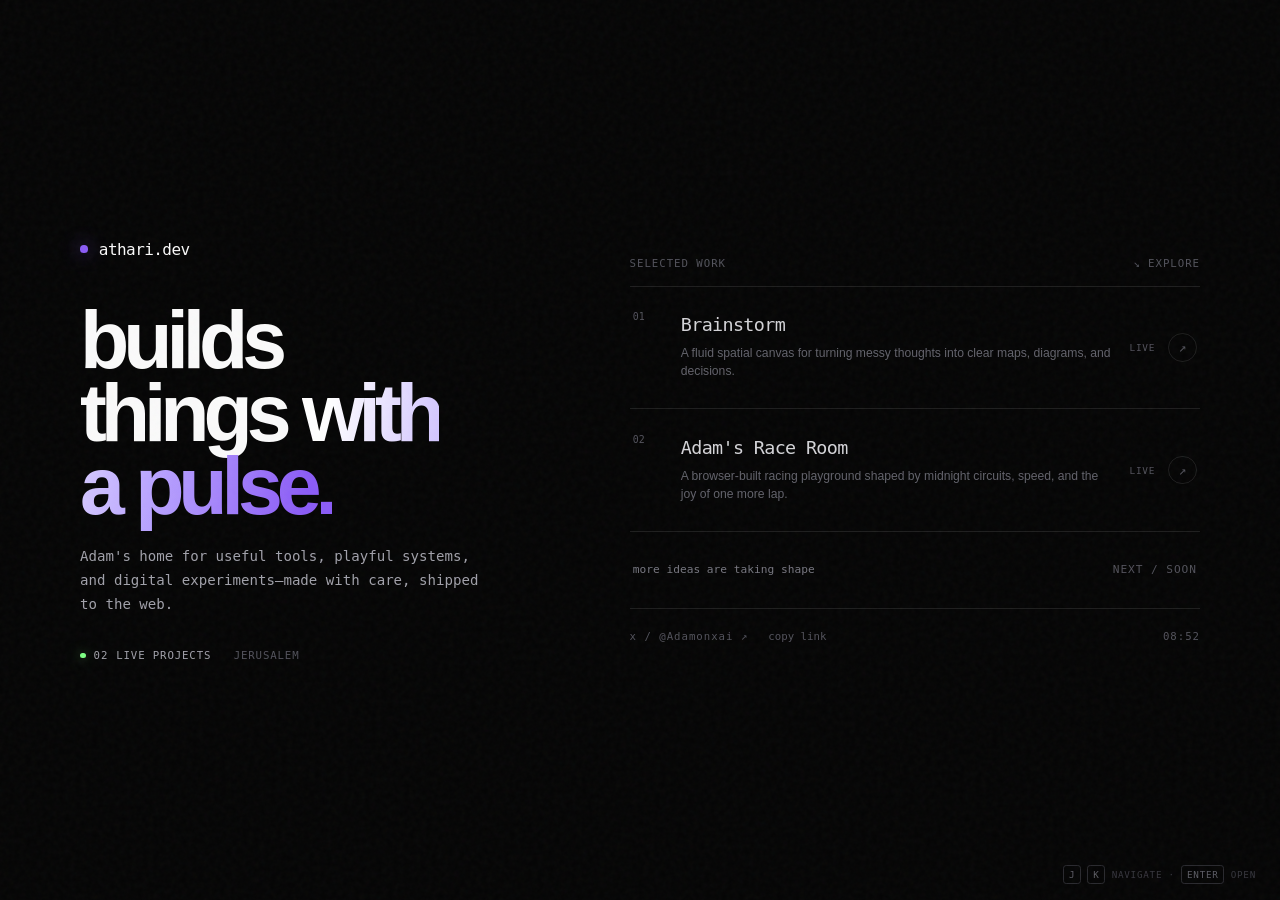
==== commit cbbdac61: "redesign athari portfolio" ====
--- a/index.html
+++ b/index.html
@@ -3,40 +3,40 @@
   <head>
     <meta charset="utf-8">
     <meta name="viewport" content="width=device-width, initial-scale=1">
-    <meta name="description" content="athari.dev is an independent collection of digital experiments, tools, and playable ideas.">
-    <meta name="theme-color" content="#08080a">
+    <meta name="description" content="Athari is Adam's home for useful tools, playful systems, and digital experiments.">
+    <meta name="theme-color" content="#050505">
     <meta property="og:type" content="website">
     <meta property="og:url" content="https://athari.dev/">
-    <meta property="og:title" content="athari.dev — Projects with a pulse">
-    <meta property="og:description" content="Independent digital experiments, tools, and playable ideas.">
+    <meta property="og:title" content="athari.dev — builds things with a pulse.">
+    <meta property="og:description" content="Useful tools, playful systems, and digital experiments by Adam.">
     <meta property="og:image" content="https://athari.dev/og.png">
     <meta name="twitter:card" content="summary_large_image">
-    <meta name="twitter:title" content="athari.dev — Projects with a pulse">
-    <meta name="twitter:description" content="Independent digital experiments, tools, and playable ideas.">
+    <meta name="twitter:creator" content="@Adamonxai">
+    <meta name="twitter:title" content="athari.dev — builds things with a pulse.">
+    <meta name="twitter:description" content="Useful tools, playful systems, and digital experiments by Adam.">
     <meta name="twitter:image" content="https://athari.dev/og.png">
     <link rel="canonical" href="https://athari.dev/">
     <link rel="icon" type="image/svg+xml" href="/favicon.svg">
-    <title>athari.dev — Projects with a pulse</title>
+    <title>athari.dev — builds things with a pulse.</title>
     <style>
       :root {
         color-scheme: dark;
-        --paper: #f2efe8;
-        --ink: #08080a;
-        --muted: #94909b;
-        --line: rgba(242, 239, 232, 0.14);
-        --grid: rgba(242, 239, 232, 0.055);
-        --violet: #8b5cf6;
-        --acid: #c8ff3d;
-        --red: #ff4d3d;
-        --mx: 50vw;
-        --my: 30vh;
+        --bg: #050505;
+        --text: #fafafa;
+        --subtle: #a1a1aa;
+        --muted: #52525b;
+        --line: rgba(250, 250, 250, .1);
+        --accent: #8b5cf6;
+        --accent-rgb: 139, 92, 246;
+        --mx: 50%;
+        --my: 50%;
       }
 
       * { box-sizing: border-box; }
 
       html {
         min-width: 320px;
-        background: var(--ink);
+        background: var(--bg);
         scroll-behavior: smooth;
       }
 
@@ -44,555 +44,391 @@
         min-height: 100vh;
         margin: 0;
         overflow-x: hidden;
-        color: var(--paper);
-        background:
-          radial-gradient(circle at var(--mx) var(--my), rgba(139, 92, 246, 0.09), transparent 22rem),
-          var(--ink);
-        font-family: Inter, ui-sans-serif, -apple-system, BlinkMacSystemFont, "Segoe UI", sans-serif;
+        color: var(--text);
+        background: var(--bg);
+        font-family: ui-monospace, "SFMono-Regular", "SF Mono", Menlo, Consolas, monospace;
         -webkit-font-smoothing: antialiased;
       }
 
       body::before {
-        position: fixed;
-        z-index: 10;
-        inset: 0;
-        pointer-events: none;
-        content: "";
-        opacity: 0.28;
-        background-image:
-          repeating-radial-gradient(circle at 12% 26%, transparent 0 1px, rgba(255,255,255,.055) 1px 1.5px),
-          repeating-linear-gradient(88deg, transparent 0 54px, rgba(255,255,255,.012) 55px);
-        background-size: 4px 4px, 100% 100%;
-        mix-blend-mode: soft-light;
-      }
-
-      a { color: inherit; }
-
-      .page {
-        position: relative;
-        isolation: isolate;
-        width: min(100%, 104rem);
-        margin: 0 auto;
-        padding: clamp(1.15rem, 3vw, 2.25rem) clamp(1.1rem, 4vw, 4.5rem) 2rem;
-      }
-
-      .grid-field {
         position: fixed;
         z-index: -2;
         inset: 0;
         pointer-events: none;
-        background-image:
-          linear-gradient(var(--grid) 1px, transparent 1px),
-          linear-gradient(90deg, var(--grid) 1px, transparent 1px);
-        background-size: clamp(4.5rem, 9vw, 8rem) clamp(4.5rem, 9vw, 8rem);
-        mask-image: linear-gradient(to bottom, #000 0 70%, transparent 100%);
-      }
-
-      .topbar,
+        content: "";
+        background:
+          radial-gradient(circle 30rem at var(--mx) var(--my), rgba(var(--accent-rgb), .095), transparent 72%),
+          radial-gradient(circle 36rem at 50% 50%, rgba(var(--accent-rgb), .035), transparent 72%);
+        transition: background .55s ease;
+      }
+
+      body::after {
+        position: fixed;
+        z-index: 20;
+        inset: 0;
+        pointer-events: none;
+        content: "";
+        opacity: .055;
+        background-image: url("data:image/svg+xml,%3Csvg viewBox='0 0 180 180' xmlns='http://www.w3.org/2000/svg'%3E%3Cfilter id='n'%3E%3CfeTurbulence type='fractalNoise' baseFrequency='.9' numOctaves='4' stitchTiles='stitch'/%3E%3C/filter%3E%3Crect width='100%25' height='100%25' filter='url(%23n)' opacity='.65'/%3E%3C/svg%3E");
+      }
+
+      a { color: inherit; }
+      button { color: inherit; font: inherit; }
+
+      .ambient-word {
+        position: fixed;
+        z-index: -1;
+        right: -2.5vw;
+        bottom: -5vw;
+        pointer-events: none;
+        color: rgba(255, 255, 255, .018);
+        font-family: ui-sans-serif, -apple-system, BlinkMacSystemFont, "Segoe UI", sans-serif;
+        font-size: clamp(8rem, 23vw, 27rem);
+        font-weight: 800;
+        letter-spacing: -.1em;
+        line-height: .72;
+        user-select: none;
+      }
+
+      .shell {
+        display: grid;
+        width: min(100% - 3rem, 70rem);
+        min-height: 100svh;
+        margin: 0 auto;
+        grid-template-columns: minmax(17rem, .85fr) minmax(21rem, 1.15fr);
+        align-items: center;
+        gap: clamp(4rem, 10vw, 9rem);
+        padding: clamp(3rem, 8vh, 6rem) 0;
+      }
+
+      .identity {
+        opacity: 0;
+        animation: arrive .75s cubic-bezier(.2,.8,.2,1) .05s forwards;
+      }
+
+      .brand {
+        display: inline-flex;
+        align-items: center;
+        gap: .7rem;
+        color: var(--text);
+        font-size: 1rem;
+        letter-spacing: -.035em;
+        text-decoration: none;
+      }
+
+      .brand-dot {
+        width: .48rem;
+        height: .48rem;
+        border-radius: 50%;
+        background: var(--accent);
+        box-shadow: 0 0 1.15rem rgba(var(--accent-rgb), .75);
+        transition: background .4s ease, box-shadow .4s ease;
+        animation: breathe 2.8s ease-in-out infinite;
+      }
+
+      h1 {
+        max-width: 9ch;
+        margin: clamp(2rem, 5vh, 3.8rem) 0 1.35rem;
+        font-family: ui-sans-serif, -apple-system, BlinkMacSystemFont, "Segoe UI", sans-serif;
+        font-size: clamp(3.35rem, 6.3vw, 6.1rem);
+        font-weight: 560;
+        letter-spacing: -.075em;
+        line-height: .91;
+        text-wrap: balance;
+      }
+
+      h1 span {
+        color: transparent;
+        background: linear-gradient(100deg, #fff 8%, #bba7ff 52%, var(--accent) 92%);
+        background-clip: text;
+        -webkit-background-clip: text;
+        transition: background .5s ease;
+      }
+
+      .intro {
+        max-width: 31rem;
+        margin: 0;
+        color: var(--subtle);
+        font-size: .88rem;
+        line-height: 1.7;
+        text-wrap: pretty;
+      }
+
+      .identity-meta {
+        display: flex;
+        align-items: center;
+        gap: 1.4rem;
+        margin-top: 2rem;
+        color: var(--muted);
+        font-size: .67rem;
+        letter-spacing: .08em;
+        text-transform: uppercase;
+      }
+
+      .live-count {
+        display: inline-flex;
+        align-items: center;
+        gap: .5rem;
+        color: var(--subtle);
+      }
+
+      .live-count::before {
+        width: .35rem;
+        height: .35rem;
+        border-radius: 50%;
+        background: #7dff84;
+        box-shadow: 0 0 .75rem rgba(125,255,132,.5);
+        content: "";
+      }
+
+      .directory {
+        width: 100%;
+        opacity: 0;
+        animation: arrive .75s cubic-bezier(.2,.8,.2,1) .16s forwards;
+      }
+
+      .directory-head,
       .footer {
         display: flex;
         align-items: center;
         justify-content: space-between;
-        gap: 1.5rem;
-        font-family: ui-monospace, "SFMono-Regular", Consolas, monospace;
-        font-size: .68rem;
-        letter-spacing: .13em;
+        gap: 1rem;
+        color: var(--muted);
+        font-size: .67rem;
+        letter-spacing: .09em;
         text-transform: uppercase;
       }
 
-      .brand {
-        display: inline-flex;
-        align-items: center;
-        gap: .7rem;
-        color: var(--paper);
-        font-family: Inter, ui-sans-serif, sans-serif;
-        font-size: .96rem;
-        font-weight: 690;
-        letter-spacing: -.04em;
-        text-decoration: none;
-        text-transform: none;
-      }
-
-      .brand-mark {
+      .directory-head {
+        padding-bottom: 1rem;
+        border-bottom: 1px solid var(--line);
+      }
+
+      .project-list { counter-reset: projects; }
+
+      .project {
         position: relative;
-        width: 1.1rem;
-        aspect-ratio: 1;
-        border: 1px solid rgba(242,239,232,.7);
-        border-radius: 50%;
-      }
-
-      .brand-mark::before,
-      .brand-mark::after {
-        position: absolute;
-        content: "";
-        border-radius: 50%;
-      }
-
-      .brand-mark::before {
-        inset: 3px;
-        border: 1px solid var(--violet);
-      }
-
-      .brand-mark::after {
-        top: 50%;
-        left: 50%;
-        width: 3px;
-        height: 3px;
-        background: var(--acid);
-        transform: translate(-50%, -50%);
-        box-shadow: 0 0 9px var(--acid);
-      }
-
-      .top-meta {
-        display: flex;
-        align-items: center;
-        gap: clamp(1rem, 3vw, 2.75rem);
-        color: var(--muted);
-      }
-
-      .live {
-        display: inline-flex;
-        align-items: center;
-        gap: .52rem;
-      }
-
-      .live::before {
-        width: .42rem;
-        height: .42rem;
-        border-radius: 50%;
-        background: var(--acid);
-        box-shadow: 0 0 12px rgba(200,255,61,.65);
-        content: "";
-        animation: blink 2.2s ease-in-out infinite;
-      }
-
-      .hero {
-        display: grid;
-        min-height: min(72vh, 48rem);
-        grid-template-columns: minmax(0, 1fr) minmax(14rem, .35fr);
-        align-items: end;
-        gap: clamp(2rem, 7vw, 8rem);
-        padding: clamp(5.5rem, 13vh, 10rem) 0 clamp(4rem, 9vh, 7rem);
-      }
-
-      .hero-kicker,
-      .section-label,
-      .project-kicker {
-        font-family: ui-monospace, "SFMono-Regular", Consolas, monospace;
-        font-size: .68rem;
-        font-weight: 560;
-        letter-spacing: .16em;
-        text-transform: uppercase;
-      }
-
-      .hero-kicker {
-        display: flex;
-        align-items: center;
-        gap: .85rem;
-        margin: 0 0 1.45rem;
-        color: #b7b2c0;
-      }
-
-      .hero-kicker::before {
-        width: 2.3rem;
-        height: 1px;
-        background: linear-gradient(90deg, var(--violet), transparent);
-        content: "";
-      }
-
-      h1 {
-        max-width: 8.8ch;
-        margin: 0;
-        font-size: clamp(4.4rem, 10.8vw, 11.5rem);
-        font-weight: 460;
-        letter-spacing: -.087em;
-        line-height: .79;
-        text-wrap: balance;
-      }
-
-      .pulse-word {
-        position: relative;
-        display: inline-block;
-        color: transparent;
-        background: linear-gradient(100deg, var(--paper) 10%, #b59cff 44%, var(--acid) 80%, var(--paper));
-        background-clip: text;
-        -webkit-background-clip: text;
-        background-size: 240% auto;
-        animation: shimmer 9s linear infinite;
-      }
-
-      .hero-side {
-        padding-bottom: .5rem;
-      }
-
-      .hero-copy {
-        max-width: 28rem;
-        margin: 0 0 2.3rem;
-        color: #aaa6b0;
-        font-size: clamp(1rem, 1.3vw, 1.18rem);
-        line-height: 1.65;
-        text-wrap: pretty;
-      }
-
-      .hero-copy strong { color: var(--paper); font-weight: 540; }
-
-      .counter {
-        display: flex;
-        align-items: baseline;
-        gap: .8rem;
-        padding-top: 1.1rem;
-        border-top: 1px solid var(--line);
-      }
-
-      .counter strong {
-        font-size: clamp(2.5rem, 4vw, 4rem);
-        font-weight: 460;
-        letter-spacing: -.07em;
-      }
-
-      .counter span {
-        color: var(--muted);
-        font-family: ui-monospace, "SFMono-Regular", Consolas, monospace;
-        font-size: .65rem;
-        letter-spacing: .13em;
-        text-transform: uppercase;
-      }
-
-      .projects-head {
-        display: flex;
-        align-items: center;
-        justify-content: space-between;
-        gap: 1rem;
-        padding: 1.25rem 0;
-        border-top: 1px solid var(--line);
-      }
-
-      .section-label { color: var(--paper); }
-
-      .section-note {
-        color: #77727e;
-        font-family: ui-monospace, "SFMono-Regular", Consolas, monospace;
-        font-size: .62rem;
-        letter-spacing: .1em;
-        text-transform: uppercase;
-      }
-
-      .project-grid {
-        display: grid;
-        grid-template-columns: repeat(2, minmax(0, 1fr));
-        gap: 1rem;
-      }
-
-      .project {
-        --accent: var(--violet);
-        --accent-2: #c4b5fd;
-        --rx: 0deg;
-        --ry: 0deg;
-        --px: 50%;
-        --py: 50%;
-        position: relative;
-        min-height: clamp(29rem, 56vw, 46rem);
-        overflow: hidden;
-        border: 1px solid var(--line);
-        border-radius: clamp(1.2rem, 2vw, 1.9rem);
-        background: #0e0d12;
-        transform: perspective(1200px) rotateX(var(--rx)) rotateY(var(--ry));
-        transform-style: preserve-3d;
-        transition: transform .35s cubic-bezier(.2,.8,.2,1), border-color .35s ease;
+        counter-increment: projects;
+        border-bottom: 1px solid var(--line);
       }
 
       .project::before {
         position: absolute;
-        z-index: 3;
         inset: 0;
         pointer-events: none;
         content: "";
         opacity: 0;
-        background: radial-gradient(circle at var(--px) var(--py), rgba(255,255,255,.16), transparent 25%);
-        transition: opacity .35s ease;
-      }
-
-      .project:hover {
-        border-color: rgba(242,239,232,.3);
-      }
-
-      .project:hover::before { opacity: 1; }
+        background: linear-gradient(90deg, rgba(var(--project-rgb), .115), transparent 72%);
+        transition: opacity .3s ease;
+      }
 
       .project-link {
+        position: relative;
+        display: grid;
+        min-height: 7.6rem;
+        grid-template-columns: 2rem minmax(0, 1fr) auto;
+        align-items: center;
+        gap: 1rem;
+        padding: 1.25rem .2rem;
+        text-decoration: none;
+      }
+
+      .project-link::after {
         position: absolute;
-        z-index: 5;
-        inset: 0;
+        right: 0;
+        bottom: -1px;
+        left: 0;
+        height: 1px;
+        content: "";
+        background: var(--project-accent);
+        transform: scaleX(0);
+        transform-origin: left;
+        transition: transform .35s cubic-bezier(.2,.8,.2,1);
+      }
+
+      .project-index {
+        align-self: start;
+        padding-top: .28rem;
+        color: var(--muted);
+        font-size: .62rem;
+      }
+
+      .project-index::before { content: "0" counter(projects); }
+
+      .project-name {
+        display: block;
+        color: #d4d4d8;
+        font-size: clamp(1rem, 1.6vw, 1.15rem);
+        letter-spacing: -.035em;
+        transition: color .25s ease, transform .3s cubic-bezier(.2,.8,.2,1);
+      }
+
+      .project-description {
+        display: block;
+        max-width: 35rem;
+        margin-top: .55rem;
+        color: #62626b;
+        font-family: ui-sans-serif, -apple-system, BlinkMacSystemFont, "Segoe UI", sans-serif;
+        font-size: .76rem;
+        line-height: 1.5;
+        transition: color .25s ease;
+      }
+
+      .project-meta {
         display: flex;
-        flex-direction: column;
+        align-items: center;
+        gap: .8rem;
+      }
+
+      .project-status {
+        color: var(--muted);
+        font-size: .59rem;
+        letter-spacing: .08em;
+        text-transform: uppercase;
+      }
+
+      .project-arrow {
+        display: grid;
+        width: 1.8rem;
+        height: 1.8rem;
+        place-items: center;
+        border: 1px solid var(--line);
+        border-radius: 50%;
+        color: var(--muted);
+        font-size: .8rem;
+        transition: color .25s ease, border-color .25s ease, transform .3s cubic-bezier(.2,.8,.2,1);
+      }
+
+      .project:hover::before,
+      .project:focus-within::before { opacity: 1; }
+
+      .project:hover .project-link::after,
+      .project:focus-within .project-link::after { transform: scaleX(1); }
+
+      .project:hover .project-name,
+      .project:focus-within .project-name { color: var(--text); transform: translateX(.3rem); }
+
+      .project:hover .project-description,
+      .project:focus-within .project-description { color: var(--subtle); }
+
+      .project:hover .project-arrow,
+      .project:focus-within .project-arrow {
+        color: var(--text);
+        border-color: var(--project-accent);
+        transform: translate(.15rem, -.15rem);
+      }
+
+      .project-link:focus-visible { outline: 1px solid var(--project-accent); outline-offset: 4px; }
+
+      .future {
+        display: flex;
+        min-height: 4.8rem;
+        align-items: center;
         justify-content: space-between;
-        padding: clamp(1.25rem, 2.8vw, 2.4rem);
-        text-decoration: none;
-      }
-
-      .project-link:focus-visible {
-        outline: 2px solid var(--accent);
-        outline-offset: -6px;
-        border-radius: inherit;
-      }
-
-      .project-top,
-      .project-bottom,
-      .project-meta,
-      .tags {
-        display: flex;
-        align-items: center;
-      }
-
-      .project-top,
-      .project-bottom { justify-content: space-between; gap: 1.5rem; }
-
-      .project-kicker { color: rgba(242,239,232,.72); }
-
-      .project-number {
-        color: rgba(242,239,232,.48);
-        font-family: ui-monospace, "SFMono-Regular", Consolas, monospace;
+        gap: 1rem;
+        padding: 1rem .2rem;
+        border-bottom: 1px solid var(--line);
+        color: var(--muted);
         font-size: .7rem;
       }
 
-      .project-content {
-        max-width: 35rem;
-        transform: translateZ(22px);
-      }
-
-      .project-title {
-        margin: 0 0 1.05rem;
-        font-size: clamp(3rem, 6vw, 6.5rem);
-        font-weight: 480;
-        letter-spacing: -.075em;
-        line-height: .88;
-        text-wrap: balance;
-      }
-
-      .project-description {
-        max-width: 32rem;
-        margin: 0;
-        color: rgba(242,239,232,.72);
-        font-size: clamp(.92rem, 1.15vw, 1.08rem);
-        line-height: 1.55;
-      }
-
-      .project-meta { gap: 1rem; flex-wrap: wrap; }
-
-      .tags { gap: .4rem; flex-wrap: wrap; }
-
-      .tag,
-      .status {
-        padding: .48rem .68rem;
-        border: 1px solid rgba(242,239,232,.17);
-        border-radius: 999px;
-        background: rgba(8,8,10,.28);
-        backdrop-filter: blur(10px);
-        font-family: ui-monospace, "SFMono-Regular", Consolas, monospace;
-        font-size: .57rem;
-        letter-spacing: .1em;
-        text-transform: uppercase;
-      }
-
-      .status {
-        color: var(--accent-2);
-        border-color: var(--accent);
-      }
-
-      .launch {
-        display: grid;
-        flex: 0 0 auto;
-        width: 3.35rem;
-        aspect-ratio: 1;
-        place-items: center;
-        border-radius: 50%;
-        color: var(--ink);
-        background: var(--paper);
-        font-size: 1.2rem;
-        transition: transform .35s ease, background .35s ease;
-      }
-
-      .project:hover .launch {
-        background: var(--accent-2);
-        transform: rotate(45deg) scale(1.06);
-      }
-
-      .project-visual {
-        position: absolute;
-        z-index: 1;
-        inset: 0;
-        overflow: hidden;
-        pointer-events: none;
-      }
-
-      .project-visual::before,
-      .project-visual::after {
-        position: absolute;
-        content: "";
-      }
-
-      .visual-brainstorm {
-        background:
-          radial-gradient(circle at 72% 26%, rgba(139,92,246,.5), transparent 22%),
-          radial-gradient(circle at 50% 56%, rgba(85,47,172,.32), transparent 35%),
-          linear-gradient(145deg, #14101f, #09090c 70%);
-      }
-
-      .visual-brainstorm::before {
-        top: 15%;
-        right: -9%;
-        width: 74%;
-        aspect-ratio: 1;
-        border: 1px solid rgba(196,181,253,.38);
-        border-radius: 47% 53% 61% 39% / 41% 38% 62% 59%;
-        box-shadow:
-          inset 0 0 70px rgba(139,92,246,.16),
-          0 0 0 3rem rgba(139,92,246,.055),
-          0 0 0 6rem rgba(139,92,246,.028);
-        transform: rotate(-18deg);
-        animation: morph 13s ease-in-out infinite alternate;
-      }
-
-      .visual-brainstorm::after {
-        top: 10%;
-        right: 7%;
-        width: 34%;
-        aspect-ratio: 1;
-        border-radius: 50%;
-        background: conic-gradient(from 220deg, transparent, rgba(196,181,253,.6), transparent 62%);
-        filter: blur(2px);
-        animation: spin 18s linear infinite;
-      }
-
-      .visual-race {
-        background:
-          radial-gradient(circle at 74% 25%, rgba(255,77,61,.28), transparent 25%),
-          linear-gradient(145deg, #13140e, #09090b 66%);
-      }
-
-      .visual-race::before {
-        top: -12%;
-        right: -30%;
-        width: 95%;
-        height: 135%;
-        background:
-          repeating-linear-gradient(82deg, transparent 0 22px, rgba(200,255,61,.7) 23px 25px, transparent 26px 47px),
-          linear-gradient(90deg, transparent, rgba(255,77,61,.48));
-        clip-path: polygon(10% 0, 100% 19%, 100% 78%, 0 100%, 40% 52%);
-        filter: drop-shadow(0 0 18px rgba(200,255,61,.22));
-        transform: rotate(7deg);
-        animation: rush 7s ease-in-out infinite alternate;
-      }
-
-      .visual-race::after {
-        right: -3%;
-        bottom: 16%;
-        width: 68%;
-        height: 1px;
-        background: var(--red);
-        box-shadow: 0 -12px 0 rgba(200,255,61,.75), 0 12px 0 rgba(255,255,255,.24), 0 0 25px var(--red);
-        transform: rotate(-16deg);
-      }
-
-      .future {
-        grid-column: 1 / -1;
-        display: grid;
-        min-height: 12rem;
-        grid-template-columns: 1fr auto;
-        align-items: center;
-        gap: 2rem;
-        padding: clamp(1.5rem, 3vw, 2.7rem);
-        border: 1px dashed rgba(242,239,232,.2);
-        border-radius: 1.4rem;
-        background: rgba(242,239,232,.018);
-      }
-
-      .future h2 {
-        margin: 0 0 .55rem;
-        font-size: clamp(1.8rem, 3vw, 3rem);
-        font-weight: 490;
-        letter-spacing: -.055em;
-      }
-
-      .future p {
-        margin: 0;
-        color: var(--muted);
-        font-size: .92rem;
-      }
-
-      .future-mark {
-        display: grid;
-        width: clamp(4rem, 7vw, 6rem);
-        aspect-ratio: 1;
-        place-items: center;
-        border: 1px solid rgba(242,239,232,.16);
-        border-radius: 50%;
-        color: #7e7983;
-        font-size: 1.5rem;
-        animation: spin 16s linear infinite;
-      }
-
-      .manifesto {
-        display: grid;
-        min-height: 48vh;
-        place-items: center;
-        padding: 8rem 0;
-        text-align: center;
-      }
-
-      .manifesto p {
-        max-width: 16ch;
-        margin: 0;
-        color: #6f6a74;
-        font-size: clamp(2.5rem, 6vw, 6.4rem);
-        font-weight: 480;
-        letter-spacing: -.07em;
-        line-height: .94;
-        text-wrap: balance;
-      }
-
-      .manifesto strong { color: var(--paper); font-weight: inherit; }
+      .future strong { color: #777780; font-weight: 400; }
+      .future span:last-child { letter-spacing: .08em; text-transform: uppercase; }
 
       .footer {
         padding-top: 1.35rem;
-        border-top: 1px solid var(--line);
-        color: #75717a;
-      }
-
-      .footer > div { display: flex; gap: clamp(1rem,3vw,2.5rem); }
-      .clock { min-width: 6.8rem; text-align: right; }
-
-      .reveal {
-        opacity: 0;
-        transform: translateY(18px);
-        transition: opacity .8s ease, transform .8s cubic-bezier(.2,.8,.2,1);
-      }
-
-      .reveal.is-visible { opacity: 1; transform: translateY(0); }
-
-      @keyframes shimmer { to { background-position: -240% center; } }
-      @keyframes blink { 50% { opacity: .35; transform: scale(.72); } }
-      @keyframes spin { to { transform: rotate(360deg); } }
-      @keyframes morph { to { border-radius: 62% 38% 44% 56% / 55% 62% 38% 45%; transform: rotate(12deg) scale(1.06); } }
-      @keyframes rush { to { transform: rotate(3deg) translateX(2.2rem); } }
-
-      @media (max-width: 900px) {
-        .hero { grid-template-columns: 1fr; gap: 3rem; }
-        .hero-side { max-width: 35rem; margin-left: auto; }
-        .project-grid { grid-template-columns: 1fr; }
-        .future { grid-column: auto; }
-        .project { min-height: min(82vh, 42rem); }
-      }
-
-      @media (max-width: 560px) {
-        .page { padding-inline: 1rem; }
-        .top-meta .location, .footer .coordinates { display: none; }
-        .hero { min-height: 82svh; padding-top: 5rem; }
-        h1 { font-size: clamp(4.1rem, 19vw, 6.7rem); }
-        .project { min-height: 36rem; }
-        .project-bottom { align-items: end; }
-        .tags .tag:nth-child(n+3) { display: none; }
-        .future { min-height: 10rem; }
-        .section-note { display: none; }
+        text-transform: none;
+      }
+
+      .socials { display: flex; align-items: center; gap: 1.25rem; }
+
+      .social-link,
+      .copy-link {
+        position: relative;
+        padding: 0;
+        border: 0;
+        color: var(--muted);
+        background: none;
+        text-decoration: none;
+        cursor: pointer;
+        transition: color .2s ease;
+      }
+
+      .social-link::after,
+      .copy-link::after {
+        position: absolute;
+        right: 0;
+        bottom: -.25rem;
+        left: 0;
+        height: 1px;
+        content: "";
+        background: currentColor;
+        transform: scaleX(0);
+        transform-origin: left;
+        transition: transform .25s ease;
+      }
+
+      .social-link:hover,
+      .social-link:focus-visible,
+      .copy-link:hover,
+      .copy-link:focus-visible { color: var(--text); }
+
+      .social-link:hover::after,
+      .social-link:focus-visible::after,
+      .copy-link:hover::after,
+      .copy-link:focus-visible::after { transform: scaleX(1); }
+
+      .social-link:focus-visible,
+      .copy-link:focus-visible { outline: none; }
+
+      .keyboard-hint {
+        position: fixed;
+        right: 1.5rem;
+        bottom: 1.25rem;
+        color: #36363d;
+        font-size: .58rem;
+        letter-spacing: .08em;
+        text-transform: uppercase;
+      }
+
+      .keyboard-hint kbd {
+        padding: .18rem .3rem;
+        border: 1px solid #29292e;
+        border-radius: .2rem;
+        color: #5c5c65;
+        font: inherit;
+      }
+
+      @keyframes arrive {
+        from { opacity: 0; transform: translateY(1rem); filter: blur(5px); }
+        to { opacity: 1; transform: translateY(0); filter: blur(0); }
+      }
+
+      @keyframes breathe { 50% { opacity: .55; transform: scale(.72); } }
+
+      @media (max-width: 800px) {
+        .shell {
+          width: min(100% - 2.25rem, 38rem);
+          min-height: auto;
+          grid-template-columns: 1fr;
+          align-items: start;
+          gap: 4.5rem;
+          padding: 4rem 0 2rem;
+        }
+
+        h1 { margin-top: 3.4rem; }
+        .keyboard-hint { display: none; }
+        .ambient-word { bottom: 2rem; }
+      }
+
+      @media (max-width: 480px) {
+        .shell { width: calc(100% - 2rem); padding-top: 2rem; }
+        h1 { font-size: clamp(3.2rem, 16vw, 4.65rem); }
+        .project-link { grid-template-columns: 1.5rem minmax(0, 1fr) auto; gap: .65rem; }
+        .project-status { display: none; }
+        .project-description { max-width: 30ch; }
+        .footer { align-items: flex-end; }
+        .socials { flex-direction: column; align-items: flex-start; gap: .65rem; }
       }
 
       @media (prefers-reduced-motion: reduce) {
@@ -606,150 +442,136 @@
     </style>
   </head>
   <body>
-    <div class="grid-field" aria-hidden="true"></div>
-    <div class="page">
-      <header class="topbar">
+    <div class="ambient-word" aria-hidden="true">A</div>
+    <main class="shell">
+      <section class="identity" aria-labelledby="hero-title">
         <a class="brand" href="/" aria-label="athari.dev home">
-          <span class="brand-mark" aria-hidden="true"></span>
+          <span class="brand-dot" aria-hidden="true"></span>
           <span>athari.dev</span>
         </a>
-        <div class="top-meta">
-          <span class="location">Jerusalem / 31.7683° N</span>
-          <span class="live">Building in public</span>
+        <h1 id="hero-title">builds things <span>with a pulse.</span></h1>
+        <p class="intro">Adam's home for useful tools, playful systems, and digital experiments—made with care, shipped to the web.</p>
+        <div class="identity-meta">
+          <span class="live-count"><span id="project-count">02</span> live projects</span>
+          <span>Jerusalem</span>
         </div>
-      </header>
-
-      <main>
-        <section class="hero" aria-labelledby="hero-title">
-          <div>
-            <p class="hero-kicker">Independent digital playground</p>
-            <h1 id="hero-title">Projects with a <span class="pulse-word">pulse.</span></h1>
+      </section>
+
+      <section class="directory" aria-labelledby="projects-title">
+        <div class="directory-head">
+          <span id="projects-title">selected work</span>
+          <span>↘ explore</span>
+        </div>
+        <div class="project-list" id="project-list"></div>
+        <div class="future">
+          <strong>more ideas are taking shape</strong>
+          <span>next / soon</span>
+        </div>
+        <footer class="footer">
+          <div class="socials">
+            <a class="social-link" href="https://x.com/Adamonxai" target="_blank" rel="me noopener noreferrer">x / @Adamonxai ↗</a>
+            <button class="copy-link" id="copy-link" type="button">copy link</button>
           </div>
-          <div class="hero-side">
-            <p class="hero-copy"><strong>Ideas are better when they move.</strong> Athari is a growing collection of useful tools, playful systems, and digital experiments built by Adam.</p>
-            <div class="counter" aria-live="polite">
-              <strong id="project-count">02</strong>
-              <span>Live<br>projects</span>
-            </div>
-          </div>
-        </section>
-
-        <section aria-labelledby="projects-title">
-          <div class="projects-head">
-            <h2 class="section-label" id="projects-title">Selected projects</h2>
-            <span class="section-note">Click anywhere to launch ↗</span>
-          </div>
-          <div class="project-grid" id="project-grid"></div>
-        </section>
-
-        <section class="manifesto reveal" aria-label="Studio statement">
-          <p>Built from curiosity. Refined until it <strong>feels inevitable.</strong></p>
-        </section>
-      </main>
-
-      <footer class="footer">
-        <div>
-          <span>© <span id="year">2026</span> Athari</span>
-          <span class="coordinates">35.2137° E</span>
-        </div>
-        <div>
-          <span>Local time</span>
-          <time class="clock" id="clock">--:--:--</time>
-        </div>
-      </footer>
-    </div>
+          <time id="clock" title="Local time in Jerusalem">--:--</time>
+        </footer>
+      </section>
+    </main>
+
+    <div class="keyboard-hint" aria-hidden="true"><kbd>j</kbd> <kbd>k</kbd> navigate · <kbd>enter</kbd> open</div>
 
     <script src="/projects.js"></script>
     <script>
-      const grid = document.getElementById('project-grid');
       const projects = window.ATHARI_PROJECTS || [];
+      const list = document.getElementById('project-list');
+      const root = document.documentElement;
       const reduceMotion = matchMedia('(prefers-reduced-motion: reduce)').matches;
 
       const escapeHtml = (value) => String(value).replace(/[&<>'"]/g, (character) => ({
         '&': '&amp;', '<': '&lt;', '>': '&gt;', "'": '&#39;', '"': '&quot;'
       })[character]);
 
-      projects.forEach((project, index) => {
-        const article = document.createElement('article');
-        article.className = 'project reveal';
-        article.style.setProperty('--accent', project.accent);
-        article.style.setProperty('--accent-2', project.accentLight);
-        article.innerHTML = `
-          <div class="project-visual visual-${escapeHtml(project.visual)}" aria-hidden="true"></div>
+      const hexToRgb = (hex) => {
+        const value = hex.replace('#', '');
+        const numeric = Number.parseInt(value.length === 3 ? value.split('').map((x) => x + x).join('') : value, 16);
+        return `${numeric >> 16}, ${(numeric >> 8) & 255}, ${numeric & 255}`;
+      };
+
+      projects.forEach((project) => {
+        const item = document.createElement('article');
+        item.className = 'project';
+        item.style.setProperty('--project-accent', project.accent);
+        item.style.setProperty('--project-rgb', hexToRgb(project.accent));
+        item.dataset.accent = project.accent;
+        item.dataset.rgb = hexToRgb(project.accent);
+        item.innerHTML = `
           <a class="project-link" href="${escapeHtml(project.url)}" aria-label="Open ${escapeHtml(project.name)}">
-            <div class="project-top">
-              <span class="project-kicker">${escapeHtml(project.kicker)}</span>
-              <span class="project-number">${String(index + 1).padStart(2, '0')} / ${String(projects.length).padStart(2, '0')}</span>
-            </div>
-            <div class="project-content">
-              <h3 class="project-title">${escapeHtml(project.name)}</h3>
-              <p class="project-description">${escapeHtml(project.description)}</p>
-            </div>
-            <div class="project-bottom">
-              <div class="project-meta">
-                <span class="status">${escapeHtml(project.status)}</span>
-                <div class="tags">${project.tags.map((tag) => `<span class="tag">${escapeHtml(tag)}</span>`).join('')}</div>
-              </div>
-              <span class="launch" aria-hidden="true">↗</span>
-            </div>
+            <span class="project-index" aria-hidden="true"></span>
+            <span>
+              <span class="project-name">${escapeHtml(project.name)}</span>
+              <span class="project-description">${escapeHtml(project.description)}</span>
+            </span>
+            <span class="project-meta">
+              <span class="project-status">${escapeHtml(project.status)}</span>
+              <span class="project-arrow" aria-hidden="true">↗</span>
+            </span>
           </a>`;
-        grid.appendChild(article);
+        list.appendChild(item);
       });
 
-      grid.insertAdjacentHTML('beforeend', `
-        <aside class="future reveal" aria-label="Future projects">
-          <div>
-            <h2>Next project lands here.</h2>
-            <p>The index is alive. New experiments will join the collection as they ship.</p>
-          </div>
-          <div class="future-mark" aria-hidden="true">✦</div>
-        </aside>`);
-
+      const links = [...document.querySelectorAll('.project-link')];
       document.getElementById('project-count').textContent = String(projects.length).padStart(2, '0');
-      document.getElementById('year').textContent = new Date().getFullYear();
-
-      function updateClock() {
+
+      const setAccent = (item) => {
+        root.style.setProperty('--accent', item.dataset.accent);
+        root.style.setProperty('--accent-rgb', item.dataset.rgb);
+      };
+
+      document.querySelectorAll('.project').forEach((item) => {
+        item.addEventListener('pointerenter', () => setAccent(item));
+        item.addEventListener('focusin', () => setAccent(item));
+      });
+
+      if (!reduceMotion) {
+        addEventListener('pointermove', (event) => {
+          root.style.setProperty('--mx', `${event.clientX}px`);
+          root.style.setProperty('--my', `${event.clientY}px`);
+        }, { passive: true });
+      }
+
+      let activeIndex = -1;
+      addEventListener('keydown', (event) => {
+        if (!links.length || /input|textarea|select/i.test(document.activeElement.tagName)) return;
+        if (event.key.toLowerCase() === 'j' || event.key === 'ArrowDown') {
+          event.preventDefault();
+          activeIndex = (activeIndex + 1) % links.length;
+          links[activeIndex].focus();
+        }
+        if (event.key.toLowerCase() === 'k' || event.key === 'ArrowUp') {
+          event.preventDefault();
+          activeIndex = (activeIndex - 1 + links.length) % links.length;
+          links[activeIndex].focus();
+        }
+      });
+
+      const copyButton = document.getElementById('copy-link');
+      copyButton.addEventListener('click', async () => {
+        try {
+          await navigator.clipboard.writeText('https://athari.dev/');
+          copyButton.textContent = 'copied ✓';
+          setTimeout(() => { copyButton.textContent = 'copy link'; }, 1800);
+        } catch {
+          copyButton.textContent = 'athari.dev';
+        }
+      });
+
+      const updateClock = () => {
         document.getElementById('clock').textContent = new Intl.DateTimeFormat('en-GB', {
-          timeZone: 'Asia/Jerusalem', hour: '2-digit', minute: '2-digit', second: '2-digit', hour12: false
+          timeZone: 'Asia/Jerusalem', hour: '2-digit', minute: '2-digit', hour12: false
         }).format(new Date());
-      }
+      };
 
       updateClock();
-      setInterval(updateClock, 1000);
-
-      const observer = new IntersectionObserver((entries) => {
-        entries.forEach((entry) => {
-          if (entry.isIntersecting) {
-            entry.target.classList.add('is-visible');
-            observer.unobserve(entry.target);
-          }
-        });
-      }, { threshold: .13 });
-
-      document.querySelectorAll('.reveal').forEach((element) => observer.observe(element));
-
-      if (!reduceMotion) {
-        window.addEventListener('pointermove', (event) => {
-          document.documentElement.style.setProperty('--mx', `${event.clientX}px`);
-          document.documentElement.style.setProperty('--my', `${event.clientY}px`);
-        }, { passive: true });
-
-        document.querySelectorAll('.project').forEach((card) => {
-          card.addEventListener('pointermove', (event) => {
-            const bounds = card.getBoundingClientRect();
-            const x = (event.clientX - bounds.left) / bounds.width;
-            const y = (event.clientY - bounds.top) / bounds.height;
-            card.style.setProperty('--px', `${x * 100}%`);
-            card.style.setProperty('--py', `${y * 100}%`);
-            card.style.setProperty('--ry', `${(x - .5) * 2.8}deg`);
-            card.style.setProperty('--rx', `${(.5 - y) * 2.8}deg`);
-          });
-          card.addEventListener('pointerleave', () => {
-            card.style.setProperty('--rx', '0deg');
-            card.style.setProperty('--ry', '0deg');
-          });
-        });
-      }
+      setInterval(updateClock, 30000);
     </script>
   </body>
 </html>
